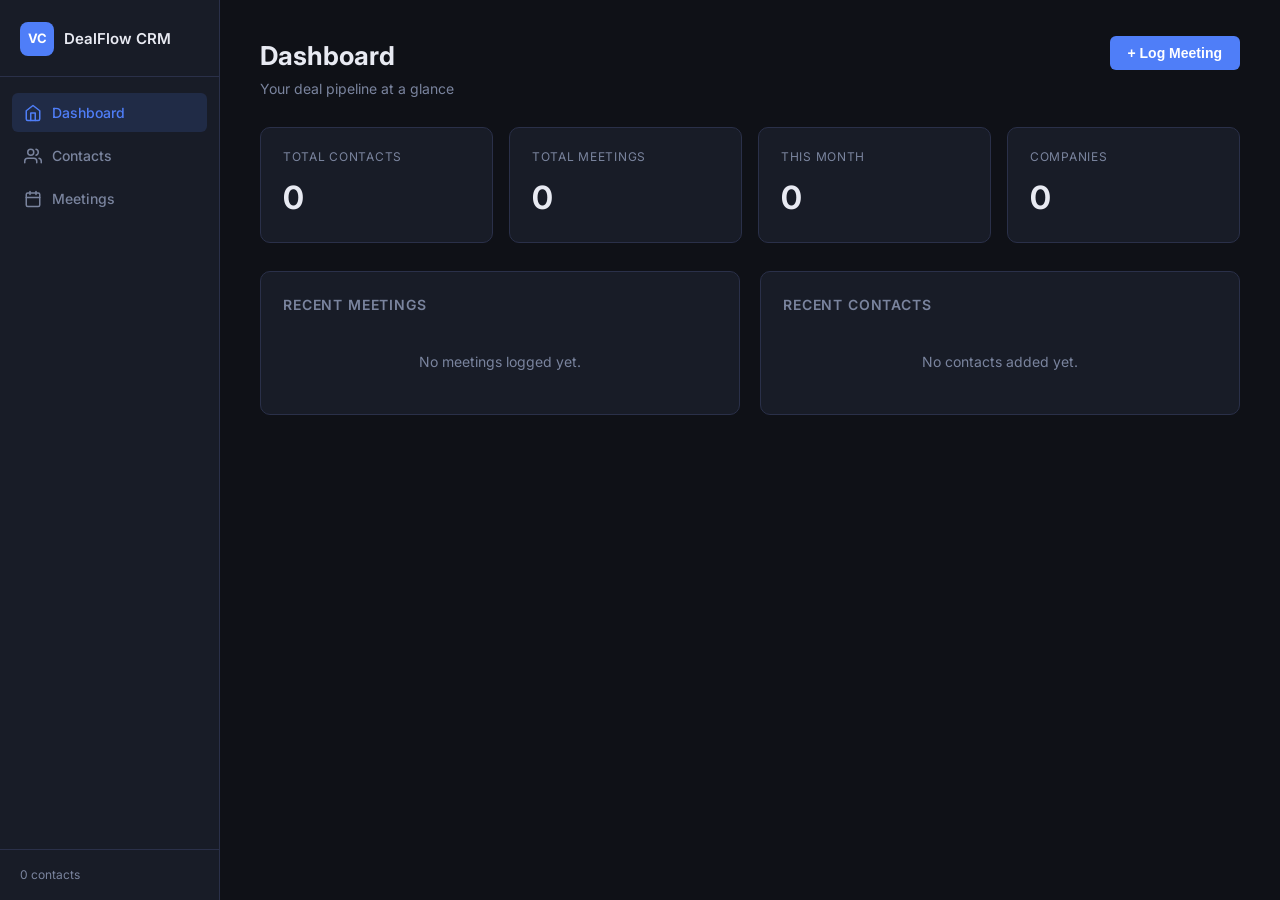
==== index.html @ 414da404 "Build VC CRM: contacts, meetings & notes management Replaces wedding website with a full-featured Ve" ====
<!DOCTYPE html>
<html lang="en">
<head>
  <meta charset="UTF-8" />
  <meta name="viewport" content="width=device-width, initial-scale=1.0" />
  <title>VC CRM</title>
  <link rel="stylesheet" href="styles.css" />
  <link rel="preconnect" href="https://fonts.googleapis.com" />
  <link href="https://fonts.googleapis.com/css2?family=Inter:wght@300;400;500;600;700&display=swap" rel="stylesheet" />
</head>
<body>

  <!-- ══ SIDEBAR ══ -->
  <aside id="sidebar">
    <div class="sidebar-logo">
      <div class="logo-mark">VC</div>
      <span class="logo-text">DealFlow CRM</span>
    </div>
    <nav class="sidebar-nav">
      <a href="#" class="nav-item active" data-view="dashboard">
        <svg viewBox="0 0 24 24"><path d="M3 9l9-7 9 7v11a2 2 0 0 1-2 2H5a2 2 0 0 1-2-2z"/><polyline points="9 22 9 12 15 12 15 22"/></svg>
        Dashboard
      </a>
      <a href="#" class="nav-item" data-view="contacts">
        <svg viewBox="0 0 24 24"><path d="M17 21v-2a4 4 0 0 0-4-4H5a4 4 0 0 0-4 4v2"/><circle cx="9" cy="7" r="4"/><path d="M23 21v-2a4 4 0 0 0-3-3.87"/><path d="M16 3.13a4 4 0 0 1 0 7.75"/></svg>
        Contacts
      </a>
      <a href="#" class="nav-item" data-view="meetings">
        <svg viewBox="0 0 24 24"><rect x="3" y="4" width="18" height="18" rx="2" ry="2"/><line x1="16" y1="2" x2="16" y2="6"/><line x1="8" y1="2" x2="8" y2="6"/><line x1="3" y1="10" x2="21" y2="10"/></svg>
        Meetings
      </a>
    </nav>
    <div class="sidebar-footer">
      <span id="total-contacts-badge">0 contacts</span>
    </div>
  </aside>

  <!-- ══ MAIN ══ -->
  <main id="main">

    <!-- ── DASHBOARD ── -->
    <section id="view-dashboard" class="view active">
      <div class="view-header">
        <div>
          <h1>Dashboard</h1>
          <p class="view-subtitle">Your deal pipeline at a glance</p>
        </div>
        <button class="btn-primary" id="dash-add-meeting">+ Log Meeting</button>
      </div>

      <div class="stats-grid">
        <div class="stat-card">
          <div class="stat-label">Total Contacts</div>
          <div class="stat-value" id="stat-contacts">0</div>
        </div>
        <div class="stat-card">
          <div class="stat-label">Total Meetings</div>
          <div class="stat-value" id="stat-meetings">0</div>
        </div>
        <div class="stat-card">
          <div class="stat-label">This Month</div>
          <div class="stat-value" id="stat-this-month">0</div>
        </div>
        <div class="stat-card">
          <div class="stat-label">Companies</div>
          <div class="stat-value" id="stat-companies">0</div>
        </div>
      </div>

      <div class="dash-grid">
        <div class="dash-panel">
          <h2 class="panel-title">Recent Meetings</h2>
          <div id="recent-meetings-list" class="activity-list">
            <div class="empty-state">No meetings logged yet.</div>
          </div>
        </div>
        <div class="dash-panel">
          <h2 class="panel-title">Recent Contacts</h2>
          <div id="recent-contacts-list" class="activity-list">
            <div class="empty-state">No contacts added yet.</div>
          </div>
        </div>
      </div>
    </section>

    <!-- ── CONTACTS ── -->
    <section id="view-contacts" class="view">
      <div class="view-header">
        <div>
          <h1>Contacts</h1>
          <p class="view-subtitle">Founders, investors & partners</p>
        </div>
        <button class="btn-primary" id="add-contact-btn">+ Add Contact</button>
      </div>

      <div class="toolbar">
        <input type="text" id="contacts-search" class="search-input" placeholder="Search by name, company, or tag…" />
        <select id="contacts-filter-tag" class="filter-select">
          <option value="">All tags</option>
        </select>
      </div>

      <div id="contacts-grid" class="contacts-grid">
        <div class="empty-state full-width">No contacts yet. Add your first one!</div>
      </div>
    </section>

    <!-- ── MEETINGS ── -->
    <section id="view-meetings" class="view">
      <div class="view-header">
        <div>
          <h1>Meetings</h1>
          <p class="view-subtitle">All logged meetings & notes</p>
        </div>
        <button class="btn-primary" id="add-meeting-btn">+ Log Meeting</button>
      </div>

      <div class="toolbar">
        <input type="text" id="meetings-search" class="search-input" placeholder="Search meetings…" />
        <select id="meetings-filter-contact" class="filter-select">
          <option value="">All contacts</option>
        </select>
      </div>

      <div id="meetings-list" class="meetings-list">
        <div class="empty-state">No meetings logged yet.</div>
      </div>
    </section>

  </main>

  <!-- ══ MODAL: CONTACT ══ -->
  <div id="contact-modal" class="modal-backdrop hidden">
    <div class="modal">
      <div class="modal-header">
        <h2 id="contact-modal-title">Add Contact</h2>
        <button class="modal-close" data-close="contact-modal">&times;</button>
      </div>
      <form id="contact-form" class="modal-form" novalidate>
        <input type="hidden" id="contact-id" />
        <div class="form-row">
          <div class="form-group">
            <label for="contact-name">Name *</label>
            <input type="text" id="contact-name" placeholder="Jane Smith" required />
          </div>
          <div class="form-group">
            <label for="contact-company">Company</label>
            <input type="text" id="contact-company" placeholder="Acme Ventures" />
          </div>
        </div>
        <div class="form-row">
          <div class="form-group">
            <label for="contact-role">Role / Title</label>
            <input type="text" id="contact-role" placeholder="Founder & CEO" />
          </div>
          <div class="form-group">
            <label for="contact-email">Email</label>
            <input type="email" id="contact-email" placeholder="jane@acme.com" />
          </div>
        </div>
        <div class="form-row">
          <div class="form-group">
            <label for="contact-phone">Phone</label>
            <input type="tel" id="contact-phone" placeholder="+1 555 000 0000" />
          </div>
          <div class="form-group">
            <label for="contact-linkedin">LinkedIn URL</label>
            <input type="url" id="contact-linkedin" placeholder="https://linkedin.com/in/…" />
          </div>
        </div>
        <div class="form-group">
          <label for="contact-tags">Tags <span class="label-hint">(comma-separated, e.g. Founder, SaaS, Series A)</span></label>
          <input type="text" id="contact-tags" placeholder="Founder, FinTech, Warm Lead" />
        </div>
        <div class="form-group">
          <label for="contact-notes">Notes</label>
          <textarea id="contact-notes" rows="3" placeholder="Background, context, relationship notes…"></textarea>
        </div>
        <div class="modal-actions">
          <button type="button" class="btn-secondary" data-close="contact-modal">Cancel</button>
          <button type="submit" class="btn-primary">Save Contact</button>
        </div>
      </form>
    </div>
  </div>

  <!-- ══ MODAL: MEETING ══ -->
  <div id="meeting-modal" class="modal-backdrop hidden">
    <div class="modal">
      <div class="modal-header">
        <h2 id="meeting-modal-title">Log Meeting</h2>
        <button class="modal-close" data-close="meeting-modal">&times;</button>
      </div>
      <form id="meeting-form" class="modal-form" novalidate>
        <input type="hidden" id="meeting-id" />
        <div class="form-row">
          <div class="form-group">
            <label for="meeting-title">Meeting Title *</label>
            <input type="text" id="meeting-title" placeholder="Intro call with Jane Smith" required />
          </div>
          <div class="form-group">
            <label for="meeting-date">Date *</label>
            <input type="date" id="meeting-date" required />
          </div>
        </div>
        <div class="form-group">
          <label for="meeting-contacts">Contacts</label>
          <select id="meeting-contacts" multiple class="multi-select">
          </select>
          <p class="label-hint">Hold Ctrl / Cmd to select multiple</p>
        </div>
        <div class="form-group">
          <label for="meeting-notes">Meeting Notes</label>
          <textarea id="meeting-notes" rows="5" placeholder="Key discussion points, decisions, impressions…"></textarea>
        </div>
        <div class="form-group">
          <label for="meeting-followups">Follow-up Actions</label>
          <textarea id="meeting-followups" rows="3" placeholder="Send deck, schedule follow-up call, intro to partner…"></textarea>
        </div>
        <div class="modal-actions">
          <button type="button" class="btn-secondary" data-close="meeting-modal">Cancel</button>
          <button type="submit" class="btn-primary">Save Meeting</button>
        </div>
      </form>
    </div>
  </div>

  <!-- ══ MODAL: CONTACT DETAIL ══ -->
  <div id="contact-detail-modal" class="modal-backdrop hidden">
    <div class="modal modal-lg">
      <div class="modal-header">
        <h2 id="detail-name"></h2>
        <button class="modal-close" data-close="contact-detail-modal">&times;</button>
      </div>
      <div id="contact-detail-body" class="contact-detail-body">
      </div>
    </div>
  </div>

  <!-- ══ CONFIRM DELETE ══ -->
  <div id="confirm-modal" class="modal-backdrop hidden">
    <div class="modal modal-sm">
      <div class="modal-header">
        <h2>Confirm Delete</h2>
      </div>
      <div class="modal-body">
        <p id="confirm-message">Are you sure you want to delete this item?</p>
      </div>
      <div class="modal-actions">
        <button class="btn-secondary" id="confirm-cancel">Cancel</button>
        <button class="btn-danger" id="confirm-ok">Delete</button>
      </div>
    </div>
  </div>

  <script src="script.js"></script>
</body>
</html>
---- styles.css ----
/* ══ RESET & BASE ══ */
*, *::before, *::after { box-sizing: border-box; margin: 0; padding: 0; }

:root {
  --bg:        #0f1117;
  --surface:   #181c27;
  --surface2:  #1e2436;
  --border:    #2a3049;
  --accent:    #4f7ef8;
  --accent-dim:#3a5fc4;
  --success:   #2dca73;
  --danger:    #e5534b;
  --warn:      #f0a030;
  --text:      #e8eaf2;
  --text-muted:#7a849e;
  --radius:    10px;
  --radius-sm: 6px;
  --sidebar-w: 220px;
  --shadow:    0 4px 24px rgba(0,0,0,.45);
}

html { font-size: 15px; }
body {
  font-family: 'Inter', system-ui, sans-serif;
  background: var(--bg);
  color: var(--text);
  min-height: 100vh;
  display: flex;
  line-height: 1.5;
}

/* ══ SIDEBAR ══ */
#sidebar {
  width: var(--sidebar-w);
  background: var(--surface);
  border-right: 1px solid var(--border);
  display: flex;
  flex-direction: column;
  position: fixed;
  top: 0; left: 0; bottom: 0;
  z-index: 100;
}

.sidebar-logo {
  display: flex;
  align-items: center;
  gap: 10px;
  padding: 22px 20px 20px;
  border-bottom: 1px solid var(--border);
}
.logo-mark {
  width: 34px; height: 34px;
  background: var(--accent);
  border-radius: 8px;
  display: flex; align-items: center; justify-content: center;
  font-size: 13px; font-weight: 700; color: #fff;
  flex-shrink: 0;
}
.logo-text { font-weight: 600; font-size: 15px; }

.sidebar-nav {
  flex: 1;
  padding: 16px 12px;
  display: flex;
  flex-direction: column;
  gap: 4px;
}
.nav-item {
  display: flex;
  align-items: center;
  gap: 10px;
  padding: 9px 12px;
  border-radius: var(--radius-sm);
  color: var(--text-muted);
  text-decoration: none;
  font-size: 14px;
  font-weight: 500;
  transition: all .15s;
}
.nav-item svg {
  width: 18px; height: 18px;
  stroke: currentColor;
  fill: none;
  stroke-width: 2;
  stroke-linecap: round;
  stroke-linejoin: round;
  flex-shrink: 0;
}
.nav-item:hover { background: var(--surface2); color: var(--text); }
.nav-item.active { background: rgba(79,126,248,.15); color: var(--accent); }

.sidebar-footer {
  padding: 16px 20px;
  border-top: 1px solid var(--border);
  font-size: 12px;
  color: var(--text-muted);
}

/* ══ MAIN ══ */
#main {
  margin-left: var(--sidebar-w);
  flex: 1;
  min-height: 100vh;
  padding: 36px 40px;
  max-width: calc(100vw - var(--sidebar-w));
}

/* ══ VIEWS ══ */
.view { display: none; }
.view.active { display: block; }

.view-header {
  display: flex;
  align-items: flex-start;
  justify-content: space-between;
  margin-bottom: 28px;
  gap: 16px;
}
.view-header h1 { font-size: 26px; font-weight: 700; }
.view-subtitle { color: var(--text-muted); font-size: 14px; margin-top: 3px; }

/* ══ STATS ══ */
.stats-grid {
  display: grid;
  grid-template-columns: repeat(4, 1fr);
  gap: 16px;
  margin-bottom: 28px;
}
.stat-card {
  background: var(--surface);
  border: 1px solid var(--border);
  border-radius: var(--radius);
  padding: 20px 22px;
}
.stat-label { font-size: 12px; color: var(--text-muted); text-transform: uppercase; letter-spacing: .06em; margin-bottom: 8px; }
.stat-value { font-size: 32px; font-weight: 700; color: var(--text); }

/* ══ DASH GRID ══ */
.dash-grid {
  display: grid;
  grid-template-columns: 1fr 1fr;
  gap: 20px;
}
.dash-panel {
  background: var(--surface);
  border: 1px solid var(--border);
  border-radius: var(--radius);
  padding: 22px;
}
.panel-title {
  font-size: 14px;
  font-weight: 600;
  text-transform: uppercase;
  letter-spacing: .06em;
  color: var(--text-muted);
  margin-bottom: 16px;
}

/* Activity list */
.activity-list { display: flex; flex-direction: column; gap: 10px; }
.activity-item {
  display: flex;
  align-items: center;
  gap: 12px;
  padding: 10px 12px;
  background: var(--surface2);
  border-radius: var(--radius-sm);
  cursor: pointer;
  transition: background .15s;
}
.activity-item:hover { background: var(--border); }
.activity-avatar {
  width: 36px; height: 36px;
  border-radius: 50%;
  background: rgba(79,126,248,.2);
  color: var(--accent);
  display: flex; align-items: center; justify-content: center;
  font-size: 13px; font-weight: 700;
  flex-shrink: 0;
}
.activity-avatar.meeting-av {
  background: rgba(45,202,115,.15);
  color: var(--success);
}
.activity-info { flex: 1; min-width: 0; }
.activity-name { font-size: 14px; font-weight: 500; white-space: nowrap; overflow: hidden; text-overflow: ellipsis; }
.activity-meta { font-size: 12px; color: var(--text-muted); margin-top: 2px; }

/* ══ TOOLBAR ══ */
.toolbar {
  display: flex;
  gap: 12px;
  margin-bottom: 24px;
}
.search-input {
  flex: 1;
  background: var(--surface);
  border: 1px solid var(--border);
  border-radius: var(--radius-sm);
  padding: 9px 14px;
  color: var(--text);
  font-size: 14px;
  outline: none;
  transition: border-color .15s;
}
.search-input::placeholder { color: var(--text-muted); }
.search-input:focus { border-color: var(--accent); }
.filter-select {
  background: var(--surface);
  border: 1px solid var(--border);
  border-radius: var(--radius-sm);
  padding: 9px 12px;
  color: var(--text);
  font-size: 14px;
  outline: none;
  cursor: pointer;
  min-width: 160px;
}
.filter-select:focus { border-color: var(--accent); }

/* ══ CONTACTS GRID ══ */
.contacts-grid {
  display: grid;
  grid-template-columns: repeat(auto-fill, minmax(280px, 1fr));
  gap: 16px;
}
.contact-card {
  background: var(--surface);
  border: 1px solid var(--border);
  border-radius: var(--radius);
  padding: 20px;
  cursor: pointer;
  transition: border-color .15s, transform .12s;
  position: relative;
}
.contact-card:hover { border-color: var(--accent); transform: translateY(-2px); }
.contact-card-header { display: flex; align-items: center; gap: 12px; margin-bottom: 12px; }
.contact-card-avatar {
  width: 44px; height: 44px;
  border-radius: 50%;
  background: rgba(79,126,248,.2);
  color: var(--accent);
  display: flex; align-items: center; justify-content: center;
  font-size: 16px; font-weight: 700;
  flex-shrink: 0;
}
.contact-card-name { font-size: 15px; font-weight: 600; }
.contact-card-role { font-size: 12px; color: var(--text-muted); margin-top: 2px; }
.contact-card-company {
  font-size: 13px;
  color: var(--text-muted);
  margin-bottom: 10px;
}
.contact-card-company strong { color: var(--text); }
.contact-card-email {
  font-size: 12px;
  color: var(--text-muted);
  margin-bottom: 10px;
  word-break: break-all;
}
.tags { display: flex; flex-wrap: wrap; gap: 6px; margin-top: 10px; }
.tag {
  background: rgba(79,126,248,.15);
  color: var(--accent);
  font-size: 11px;
  font-weight: 500;
  padding: 2px 8px;
  border-radius: 99px;
  white-space: nowrap;
}

.card-actions {
  position: absolute;
  top: 12px; right: 12px;
  display: flex; gap: 6px;
  opacity: 0;
  transition: opacity .15s;
}
.contact-card:hover .card-actions { opacity: 1; }
.btn-icon {
  width: 28px; height: 28px;
  border-radius: var(--radius-sm);
  border: 1px solid var(--border);
  background: var(--surface2);
  color: var(--text-muted);
  font-size: 14px;
  cursor: pointer;
  display: flex; align-items: center; justify-content: center;
  transition: all .12s;
}
.btn-icon:hover { background: var(--border); color: var(--text); }
.btn-icon.danger:hover { background: rgba(229,83,75,.2); color: var(--danger); border-color: var(--danger); }

/* ══ MEETINGS LIST ══ */
.meetings-list { display: flex; flex-direction: column; gap: 14px; }
.meeting-card {
  background: var(--surface);
  border: 1px solid var(--border);
  border-radius: var(--radius);
  padding: 20px 22px;
  transition: border-color .15s;
  position: relative;
}
.meeting-card:hover { border-color: var(--accent); }
.meeting-card-header { display: flex; align-items: flex-start; justify-content: space-between; gap: 12px; margin-bottom: 10px; }
.meeting-card-title { font-size: 16px; font-weight: 600; }
.meeting-card-date {
  font-size: 12px;
  color: var(--text-muted);
  background: var(--surface2);
  border: 1px solid var(--border);
  padding: 3px 9px;
  border-radius: 99px;
  white-space: nowrap;
  flex-shrink: 0;
}
.meeting-card-contacts { font-size: 13px; color: var(--accent); margin-bottom: 10px; }
.meeting-card-notes {
  font-size: 13px;
  color: var(--text-muted);
  line-height: 1.6;
  white-space: pre-wrap;
  word-break: break-word;
}
.meeting-card-followups {
  margin-top: 10px;
  padding-top: 10px;
  border-top: 1px solid var(--border);
  font-size: 13px;
}
.meeting-followup-label {
  font-size: 11px;
  font-weight: 600;
  text-transform: uppercase;
  letter-spacing: .06em;
  color: var(--warn);
  margin-bottom: 4px;
}
.meeting-followup-text {
  color: var(--text-muted);
  white-space: pre-wrap;
  word-break: break-word;
}
.meeting-card-actions {
  position: absolute;
  top: 14px; right: 16px;
  display: flex; gap: 6px;
  opacity: 0;
  transition: opacity .15s;
}
.meeting-card:hover .meeting-card-actions { opacity: 1; }

/* ══ BUTTONS ══ */
.btn-primary {
  background: var(--accent);
  color: #fff;
  border: none;
  border-radius: var(--radius-sm);
  padding: 9px 18px;
  font-size: 14px;
  font-weight: 600;
  cursor: pointer;
  transition: background .15s;
  white-space: nowrap;
}
.btn-primary:hover { background: var(--accent-dim); }
.btn-secondary {
  background: var(--surface2);
  color: var(--text);
  border: 1px solid var(--border);
  border-radius: var(--radius-sm);
  padding: 9px 18px;
  font-size: 14px;
  font-weight: 500;
  cursor: pointer;
  transition: background .15s;
}
.btn-secondary:hover { background: var(--border); }
.btn-danger {
  background: var(--danger);
  color: #fff;
  border: none;
  border-radius: var(--radius-sm);
  padding: 9px 18px;
  font-size: 14px;
  font-weight: 600;
  cursor: pointer;
  transition: background .15s;
}
.btn-danger:hover { background: #c7392f; }

/* ══ MODAL ══ */
.modal-backdrop {
  position: fixed;
  inset: 0;
  background: rgba(0,0,0,.65);
  display: flex;
  align-items: center;
  justify-content: center;
  z-index: 200;
  padding: 20px;
  backdrop-filter: blur(4px);
}
.modal-backdrop.hidden { display: none; }
.modal {
  background: var(--surface);
  border: 1px solid var(--border);
  border-radius: 14px;
  width: 100%;
  max-width: 560px;
  max-height: 90vh;
  overflow-y: auto;
  box-shadow: var(--shadow);
}
.modal-lg { max-width: 700px; }
.modal-sm { max-width: 380px; }
.modal-header {
  display: flex;
  align-items: center;
  justify-content: space-between;
  padding: 20px 24px 16px;
  border-bottom: 1px solid var(--border);
}
.modal-header h2 { font-size: 18px; font-weight: 600; }
.modal-close {
  width: 30px; height: 30px;
  background: none;
  border: none;
  color: var(--text-muted);
  font-size: 22px;
  cursor: pointer;
  border-radius: var(--radius-sm);
  display: flex; align-items: center; justify-content: center;
  transition: background .12s, color .12s;
}
.modal-close:hover { background: var(--surface2); color: var(--text); }

/* Modal form */
.modal-form { padding: 20px 24px; }
.modal-body { padding: 16px 24px; }
.form-row { display: grid; grid-template-columns: 1fr 1fr; gap: 14px; }
.form-group { display: flex; flex-direction: column; gap: 6px; margin-bottom: 14px; }
.form-group label { font-size: 13px; font-weight: 500; color: var(--text-muted); }
.label-hint { font-size: 11px; color: var(--text-muted); font-weight: 400; display: block; margin-top: 2px; }
.form-group input,
.form-group textarea,
.form-group select {
  background: var(--surface2);
  border: 1px solid var(--border);
  border-radius: var(--radius-sm);
  padding: 9px 12px;
  color: var(--text);
  font-size: 14px;
  font-family: inherit;
  outline: none;
  transition: border-color .15s;
  resize: vertical;
}
.form-group input::placeholder,
.form-group textarea::placeholder { color: var(--text-muted); }
.form-group input:focus,
.form-group textarea:focus,
.form-group select:focus { border-color: var(--accent); }
.multi-select { min-height: 100px; }
.modal-actions {
  display: flex;
  justify-content: flex-end;
  gap: 10px;
  padding-top: 4px;
}

/* ══ CONTACT DETAIL ══ */
.contact-detail-body { padding: 20px 24px 24px; }
.detail-section { margin-bottom: 22px; }
.detail-section-title {
  font-size: 11px;
  font-weight: 700;
  text-transform: uppercase;
  letter-spacing: .08em;
  color: var(--text-muted);
  margin-bottom: 10px;
  padding-bottom: 6px;
  border-bottom: 1px solid var(--border);
}
.detail-row { display: flex; gap: 8px; margin-bottom: 8px; font-size: 14px; }
.detail-row-label { color: var(--text-muted); min-width: 80px; flex-shrink: 0; }
.detail-row-value { color: var(--text); }
.detail-row-value a { color: var(--accent); text-decoration: none; }
.detail-row-value a:hover { text-decoration: underline; }
.detail-notes {
  font-size: 14px;
  color: var(--text-muted);
  line-height: 1.7;
  white-space: pre-wrap;
  word-break: break-word;
}
.detail-meetings-list { display: flex; flex-direction: column; gap: 8px; }
.detail-meeting-item {
  background: var(--surface2);
  border: 1px solid var(--border);
  border-radius: var(--radius-sm);
  padding: 10px 14px;
  cursor: pointer;
  transition: border-color .15s;
}
.detail-meeting-item:hover { border-color: var(--accent); }
.detail-meeting-title { font-size: 14px; font-weight: 500; }
.detail-meeting-date { font-size: 12px; color: var(--text-muted); margin-top: 2px; }

/* ══ EMPTY STATE ══ */
.empty-state {
  color: var(--text-muted);
  font-size: 14px;
  padding: 20px;
  text-align: center;
}
.full-width { grid-column: 1 / -1; }

/* ══ SCROLLBAR ══ */
::-webkit-scrollbar { width: 6px; height: 6px; }
::-webkit-scrollbar-track { background: transparent; }
::-webkit-scrollbar-thumb { background: var(--border); border-radius: 99px; }
::-webkit-scrollbar-thumb:hover { background: var(--text-muted); }

/* ══ RESPONSIVE ══ */
@media (max-width: 1100px) {
  .stats-grid { grid-template-columns: repeat(2, 1fr); }
  .dash-grid { grid-template-columns: 1fr; }
}
@media (max-width: 800px) {
  :root { --sidebar-w: 60px; }
  .logo-text, .sidebar-footer { display: none; }
  .nav-item { justify-content: center; padding: 10px; }
  #main { padding: 24px 20px; }
  .form-row { grid-template-columns: 1fr; }
  .stats-grid { grid-template-columns: repeat(2, 1fr); }
}
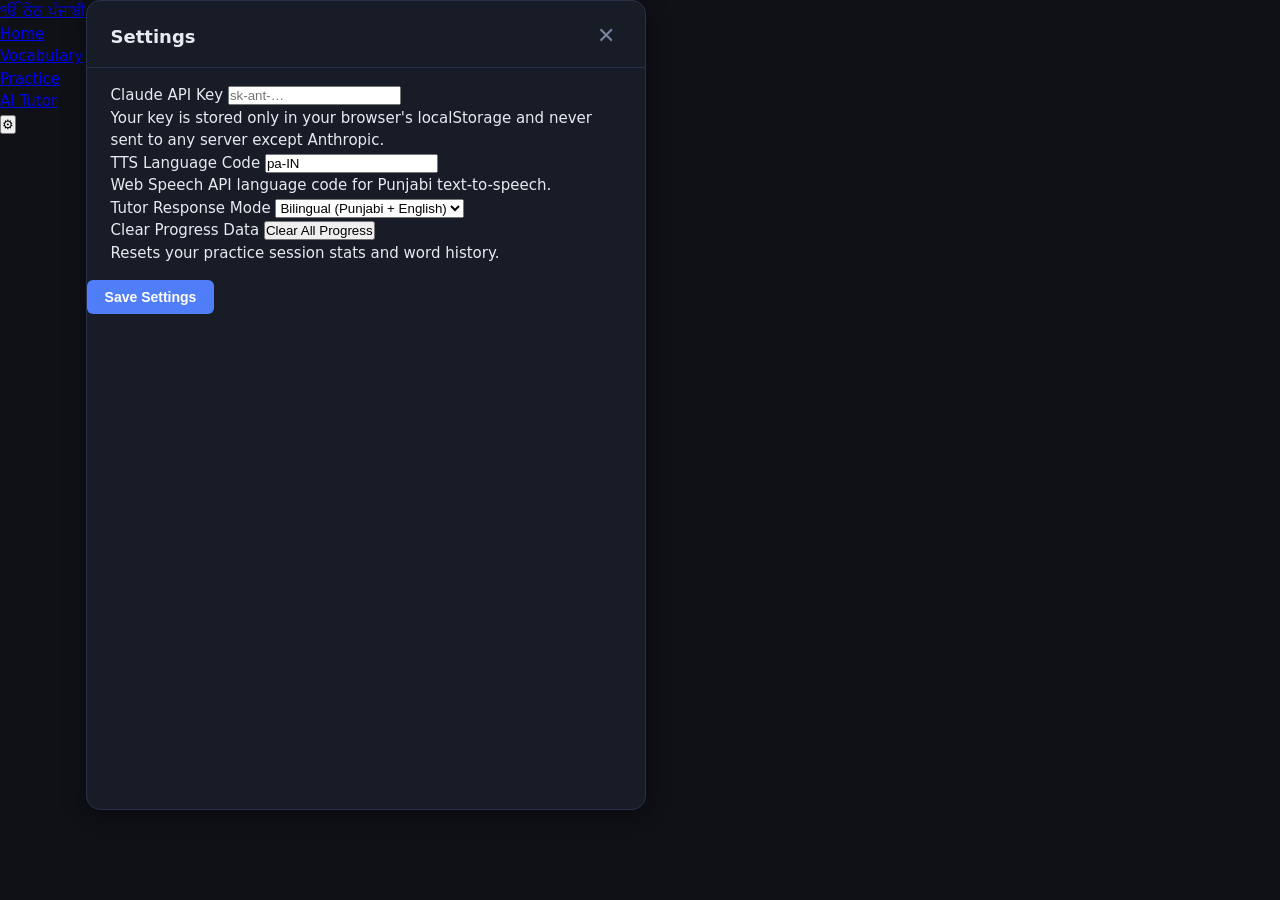
==== commit 788507d5: "Bootstrap Theth Punjabi app: SPA shell and Netlify config Replace wedding website content with a Pun" ====
--- a/index.html
+++ b/index.html
@@ -1,257 +1,367 @@
 <!DOCTYPE html>
-<html lang="en">
+<html lang="pa">
 <head>
   <meta charset="UTF-8" />
   <meta name="viewport" content="width=device-width, initial-scale=1.0" />
-  <title>VC CRM</title>
+  <title>ਠੇਠ ਪੰਜਾਬੀ — Theth Punjabi</title>
   <link rel="stylesheet" href="styles.css" />
   <link rel="preconnect" href="https://fonts.googleapis.com" />
-  <link href="https://fonts.googleapis.com/css2?family=Inter:wght@300;400;500;600;700&display=swap" rel="stylesheet" />
+  <link rel="preconnect" href="https://fonts.gstatic.com" crossorigin />
+  <link href="https://fonts.googleapis.com/css2?family=Cormorant+Garamond:ital,wght@0,300;0,400;0,600;1,300;1,400&family=Playfair+Display:ital,wght@0,400;0,700;1,400&family=Lato:wght@300;400&family=Noto+Sans+Gurmukhi:wght@300;400;600;700&display=swap" rel="stylesheet" />
 </head>
 <body>
 
-  <!-- ══ SIDEBAR ══ -->
-  <aside id="sidebar">
-    <div class="sidebar-logo">
-      <div class="logo-mark">VC</div>
-      <span class="logo-text">DealFlow CRM</span>
+  <!-- ══ NAV ══ -->
+  <nav id="navbar">
+    <div class="nav-inner">
+      <a class="nav-brand" href="#" data-view="home">
+        <span class="nav-brand-ik">ੴ</span>
+        <span class="nav-brand-text">ਠੇਠ ਪੰਜਾਬੀ</span>
+      </a>
+      <ul class="nav-links">
+        <li><a href="#" data-view="home" class="nav-link active">Home</a></li>
+        <li><a href="#" data-view="vocabulary" class="nav-link">Vocabulary</a></li>
+        <li><a href="#" data-view="practice" class="nav-link">Practice</a></li>
+        <li><a href="#" data-view="tutor" class="nav-link">AI Tutor</a></li>
+      </ul>
+      <button class="nav-settings-btn" id="btn-settings" aria-label="Settings">⚙</button>
     </div>
-    <nav class="sidebar-nav">
-      <a href="#" class="nav-item active" data-view="dashboard">
-        <svg viewBox="0 0 24 24"><path d="M3 9l9-7 9 7v11a2 2 0 0 1-2 2H5a2 2 0 0 1-2-2z"/><polyline points="9 22 9 12 15 12 15 22"/></svg>
-        Dashboard
-      </a>
-      <a href="#" class="nav-item" data-view="contacts">
-        <svg viewBox="0 0 24 24"><path d="M17 21v-2a4 4 0 0 0-4-4H5a4 4 0 0 0-4 4v2"/><circle cx="9" cy="7" r="4"/><path d="M23 21v-2a4 4 0 0 0-3-3.87"/><path d="M16 3.13a4 4 0 0 1 0 7.75"/></svg>
-        Contacts
-      </a>
-      <a href="#" class="nav-item" data-view="meetings">
-        <svg viewBox="0 0 24 24"><rect x="3" y="4" width="18" height="18" rx="2" ry="2"/><line x1="16" y1="2" x2="16" y2="6"/><line x1="8" y1="2" x2="8" y2="6"/><line x1="3" y1="10" x2="21" y2="10"/></svg>
-        Meetings
-      </a>
-    </nav>
-    <div class="sidebar-footer">
-      <span id="total-contacts-badge">0 contacts</span>
+  </nav>
+
+  <!-- ══ APP VIEWS ══ -->
+  <main id="app">
+
+    <!-- ── HOME VIEW ── -->
+    <section class="view" id="view-home">
+
+      <!-- Hero -->
+      <header id="home-hero">
+        <div class="mandala mandala-left" aria-hidden="true"></div>
+        <div class="mandala mandala-right" aria-hidden="true"></div>
+
+        <div class="hero-content">
+          <p class="hero-bless">ੴ ਸਤਿ ਨਾਮੁ</p>
+          <h1 class="hero-heading gurmukhi">ਠੇਠ ਪੰਜਾਬੀ ਸਿੱਖੋ</h1>
+          <p class="hero-sub">Learn Pure Punjabi — the way it has always been spoken</p>
+          <div class="hero-divider">
+            <span class="divider-flower">✿</span>
+            <span class="divider-line"></span>
+            <span class="divider-flower">✿</span>
+          </div>
+          <p class="hero-tagline">Rooted in Gurmukhī script · Backed by AI · Inspired by tradition</p>
+          <div class="hero-ctas">
+            <button class="btn-primary" data-view="vocabulary">Browse Vocabulary</button>
+            <button class="btn-secondary" data-view="tutor">Talk to AI Tutor</button>
+          </div>
+        </div>
+
+        <!-- Floating marigolds -->
+        <div class="marigold m1" aria-hidden="true">🌼</div>
+        <div class="marigold m2" aria-hidden="true">🌸</div>
+        <div class="marigold m3" aria-hidden="true">🌼</div>
+        <div class="marigold m4" aria-hidden="true">🌸</div>
+        <div class="marigold m5" aria-hidden="true">🌼</div>
+      </header>
+
+      <!-- Word of the Day -->
+      <section class="section wotd-section">
+        <div class="section-inner">
+          <span class="section-tag">Daily Learning</span>
+          <h2 class="section-title">Word of the Day</h2>
+          <div class="divider-gold"></div>
+          <div class="wotd-card fade-in" id="wotd-card">
+            <div class="wotd-gurmukhi gurmukhi" id="wotd-gur">ਲੋਢਾ</div>
+            <div class="wotd-latin" id="wotd-latin">loṛhā</div>
+            <div class="wotd-pos" id="wotd-pos">noun · masculine</div>
+            <div class="wotd-meaning" id="wotd-meaning">a heavy stone roller used to flatten rooftops</div>
+            <div class="wotd-example gurmukhi" id="wotd-example">ਛੱਤ ਉੱਤੇ ਲੋਢਾ ਫੇਰੋ।</div>
+            <div class="wotd-example-tr" id="wotd-example-tr">Roll the stone on the roof.</div>
+            <button class="btn-listen wotd-listen" id="wotd-listen-btn" aria-label="Listen to pronunciation">
+              <span class="listen-icon">🔊</span> Listen
+            </button>
+          </div>
+        </div>
+      </section>
+
+      <!-- Features -->
+      <section class="section features-section">
+        <div class="section-inner">
+          <span class="section-tag">What You Get</span>
+          <h2 class="section-title">Why Theth Punjabi?</h2>
+          <div class="divider-gold"></div>
+
+          <div class="features-grid">
+            <div class="feature-card fade-in">
+              <div class="feature-icon">📖</div>
+              <h3>Deep Vocabulary</h3>
+              <p>Thousands of authentic Punjabi words drawn from classical literature, folk poetry, and everyday village speech — not just transliterations.</p>
+            </div>
+            <div class="feature-card fade-in">
+              <div class="feature-icon">🎙️</div>
+              <h3>Speak & Listen</h3>
+              <p>Native-quality text-to-speech and browser speech recognition so you can hear correct Punjabi pronunciation and practise speaking aloud.</p>
+            </div>
+            <div class="feature-card fade-in">
+              <div class="feature-icon">🤖</div>
+              <h3>AI Conversation Tutor</h3>
+              <p>Chat in Punjabi with an AI tutor powered by Claude. Get instant corrections, explanations, and cultural context for any word or phrase.</p>
+            </div>
+          </div>
+        </div>
+      </section>
+
+      <!-- Theth Explainer -->
+      <section class="section explainer-section">
+        <div class="section-inner">
+          <span class="section-tag">About the Language</span>
+          <h2 class="section-title">What is "Theth" Punjabi?</h2>
+          <div class="divider-gold"></div>
+          <div class="explainer-body fade-in">
+            <p><strong>ਠੇਠ (Theth)</strong> means <em>pure</em> or <em>genuine</em>. Theth Punjabi refers to the unadulterated, classical form of the language — rich with words that have survived from ancient Indo-Aryan roots, preserved in Guru Granth Sahib Ji, in the poetry of Bulla Shah and Waris Shah, and in the mouths of elders in the villages of Majha, Malwa, and Doaba.</p>
+            <p>Unlike modern colloquial Punjabi — which borrows heavily from Urdu, Hindi, and English — Theth Punjabi carries the full flavour of the culture: its agricultural metaphors, its devotional vocabulary, its earthy humour.</p>
+            <blockquote class="explainer-quote">
+              "ਬੋਲੀ ਉਹ ਜੋ ਦਿਲ ਛੂਹੇ।"
+              <cite>The language that touches the heart.</cite>
+            </blockquote>
+          </div>
+        </div>
+      </section>
+
+    </section><!-- /view-home -->
+
+
+    <!-- ── VOCABULARY VIEW ── -->
+    <section class="view hidden" id="view-vocabulary">
+      <div class="section section-inner vocab-wrapper">
+        <span class="section-tag">Explore Words</span>
+        <h2 class="section-title">Vocabulary</h2>
+        <div class="divider-gold"></div>
+
+        <!-- Search + filter bar -->
+        <div class="vocab-toolbar">
+          <div class="vocab-search-wrap">
+            <input type="search" id="vocab-search" placeholder="Search in Punjabi or English…" autocomplete="off" />
+            <span class="vocab-search-icon">🔍</span>
+          </div>
+          <div class="vocab-categories" id="vocab-categories">
+            <button class="cat-chip active" data-cat="all">All</button>
+            <button class="cat-chip" data-cat="body">Body</button>
+            <button class="cat-chip" data-cat="nature">Nature</button>
+            <button class="cat-chip" data-cat="home">Home</button>
+            <button class="cat-chip" data-cat="farm">Farm</button>
+            <button class="cat-chip" data-cat="emotion">Emotion</button>
+            <button class="cat-chip" data-cat="food">Food</button>
+            <button class="cat-chip" data-cat="time">Time</button>
+            <button class="cat-chip" data-cat="kinship">Kinship</button>
+          </div>
+        </div>
+
+        <!-- Word lookup bar -->
+        <div class="vocab-lookup-bar">
+          <input type="text" id="vocab-lookup" placeholder="Type any Punjabi word for full details…" autocomplete="off" />
+          <button class="btn-primary btn-sm" id="btn-lookup">Look Up</button>
+        </div>
+
+        <!-- Vocab grid -->
+        <div class="vocab-grid" id="vocab-grid">
+          <!-- Populated by script.js -->
+          <div class="vocab-empty hidden" id="vocab-empty">No words found. Try a different search.</div>
+        </div>
+
+        <!-- Detail panel -->
+        <div class="vocab-detail hidden" id="vocab-detail">
+          <button class="vocab-detail-close" id="vocab-detail-close" aria-label="Close">✕</button>
+          <div class="vd-gurmukhi gurmukhi" id="vd-gur"></div>
+          <div class="vd-latin" id="vd-latin"></div>
+          <div class="vd-pos" id="vd-pos"></div>
+          <div class="vd-meaning" id="vd-meaning"></div>
+          <div class="vd-example gurmukhi" id="vd-example"></div>
+          <div class="vd-example-tr" id="vd-example-tr"></div>
+          <div class="vd-actions">
+            <button class="btn-listen" id="vd-listen-btn"><span class="listen-icon">🔊</span> Listen</button>
+            <button class="btn-practice" id="vd-practice-btn">Practice This Word</button>
+          </div>
+        </div>
+
+      </div>
+    </section><!-- /view-vocabulary -->
+
+
+    <!-- ── PRACTICE VIEW ── -->
+    <section class="view hidden" id="view-practice">
+      <div class="section section-inner practice-wrapper">
+        <span class="section-tag">Active Learning</span>
+        <h2 class="section-title">Practice</h2>
+        <div class="divider-gold"></div>
+
+        <!-- Word selector -->
+        <div class="practice-selector">
+          <label for="practice-cat-select">Practice category:</label>
+          <select id="practice-cat-select">
+            <option value="all">All Categories</option>
+            <option value="body">Body</option>
+            <option value="nature">Nature</option>
+            <option value="home">Home</option>
+            <option value="farm">Farm</option>
+            <option value="emotion">Emotion</option>
+            <option value="food">Food</option>
+            <option value="time">Time</option>
+            <option value="kinship">Kinship</option>
+          </select>
+          <button class="btn-primary btn-sm" id="btn-new-word">New Word</button>
+        </div>
+
+        <!-- Practice card -->
+        <div class="practice-card fade-in" id="practice-card">
+          <div class="practice-prompt" id="practice-prompt">
+            <!-- Content injected by JS -->
+            <div class="pc-gurmukhi gurmukhi" id="pc-gur">ਪਾਣੀ</div>
+            <div class="pc-latin" id="pc-latin">pāṇī</div>
+          </div>
+
+          <div class="practice-reveal hidden" id="practice-reveal">
+            <div class="pc-meaning" id="pc-meaning">water</div>
+            <div class="pc-pos" id="pc-pos">noun · masculine</div>
+            <div class="pc-example gurmukhi" id="pc-example">ਪਾਣੀ ਪੀਓ।</div>
+            <div class="pc-example-tr" id="pc-example-tr">Drink water.</div>
+          </div>
+
+          <div class="practice-actions">
+            <button class="btn-listen" id="pc-listen-btn"><span class="listen-icon">🔊</span> Listen</button>
+            <button class="btn-primary btn-sm" id="btn-reveal" style="display:inline-block;">Show Meaning</button>
+            <button class="btn-record" id="btn-record" aria-label="Record your pronunciation">🎙 Speak</button>
+          </div>
+
+          <div class="practice-feedback hidden" id="practice-feedback">
+            <div class="feedback-icon" id="feedback-icon">✓</div>
+            <div class="feedback-msg" id="feedback-msg"></div>
+          </div>
+
+          <div class="practice-rating hidden" id="practice-rating">
+            <p>How well did you know this?</p>
+            <div class="rating-btns">
+              <button class="rating-btn rating-bad"  data-rating="1">Again</button>
+              <button class="rating-btn rating-ok"   data-rating="2">Hard</button>
+              <button class="rating-btn rating-good" data-rating="3">Good</button>
+              <button class="rating-btn rating-easy" data-rating="4">Easy</button>
+            </div>
+          </div>
+        </div>
+
+        <!-- Session stats -->
+        <div class="practice-stats">
+          <div class="stat-pill"><span id="stat-seen">0</span> seen</div>
+          <div class="stat-pill"><span id="stat-correct">0</span> correct</div>
+          <div class="stat-pill"><span id="stat-streak">0</span> streak</div>
+        </div>
+
+      </div>
+    </section><!-- /view-practice -->
+
+
+    <!-- ── TUTOR VIEW ── -->
+    <section class="view hidden" id="view-tutor">
+      <div class="tutor-layout">
+
+        <!-- Sidebar -->
+        <aside class="tutor-sidebar">
+          <div class="sidebar-section">
+            <h3 class="sidebar-heading">Conversation Starters</h3>
+            <ul class="starter-list" id="starter-list">
+              <li><button class="starter-btn" data-msg="ਸਤਿ ਸ੍ਰੀ ਅਕਾਲ! ਮੈਂ ਪੰਜਾਬੀ ਸਿੱਖਣਾ ਚਾਹੁੰਦਾ ਹਾਂ।">Greet & introduce yourself</button></li>
+              <li><button class="starter-btn" data-msg="ਮੈਨੂੰ ਠੇਠ ਪੰਜਾਬੀ ਵਿੱਚ ਰੁੱਤਾਂ ਬਾਰੇ ਦੱਸੋ।">Ask about the seasons</button></li>
+              <li><button class="starter-btn" data-msg="ਦੱਸੋ ਕਿ ਪੰਜਾਬੀ ਵਿੱਚ ਖੇਤੀ ਦੇ ਸ਼ਬਦ ਕੀ ਹਨ।">Farming vocabulary</button></li>
+              <li><button class="starter-btn" data-msg="ਮੈਂ ਇੱਕ ਵਾਕ ਬਣਾਇਆ ਹੈ। ਕੀ ਤੁਸੀਂ ਠੀਕ ਕਰ ਸਕਦੇ ਹੋ?">Correct my sentence</button></li>
+              <li><button class="starter-btn" data-msg="ਵਾਰਿਸ ਸ਼ਾਹ ਦੀ ਕਵਿਤਾ ਵਿੱਚੋਂ ਇੱਕ ਸਤਰ ਦੱਸੋ।">Quote Waris Shah</button></li>
+              <li><button class="starter-btn" data-msg="ਠੇਠ ਪੰਜਾਬੀ ਅਤੇ ਆਮ ਪੰਜਾਬੀ ਵਿੱਚ ਕੀ ਫ਼ਰਕ ਹੈ?">Theth vs modern Punjabi</button></li>
+            </ul>
+          </div>
+          <div class="sidebar-section">
+            <h3 class="sidebar-heading">API Key</h3>
+            <div class="api-key-status" id="api-key-status">
+              <span class="api-dot api-dot-none" id="api-dot"></span>
+              <span id="api-status-text">No key set</span>
+            </div>
+            <button class="btn-secondary btn-sm" id="btn-set-key">Set API Key</button>
+          </div>
+          <div class="sidebar-section">
+            <button class="btn-outline btn-sm" id="btn-reset-chat">Reset Chat</button>
+          </div>
+        </aside>
+
+        <!-- Chat main -->
+        <div class="tutor-main">
+          <div class="chat-window" id="chat-window" role="log" aria-live="polite" aria-label="Chat messages">
+            <!-- Welcome message -->
+            <div class="chat-msg chat-msg-ai" id="chat-welcome">
+              <div class="chat-avatar">ੴ</div>
+              <div class="chat-bubble">
+                <p>ਸਤਿ ਸ੍ਰੀ ਅਕਾਲ! I am your Theth Punjabi AI Tutor. Ask me anything in Punjabi or English — I will respond in Punjabi with English explanations. To unlock full AI responses, add your Claude API key in the sidebar.</p>
+              </div>
+            </div>
+          </div>
+          <form class="chat-input-bar" id="chat-form" autocomplete="off">
+            <textarea
+              id="chat-input"
+              rows="1"
+              placeholder="Type in Punjabi or English… (Enter to send, Shift+Enter for newline)"
+              aria-label="Message input"
+            ></textarea>
+            <button type="submit" class="btn-primary chat-send-btn" aria-label="Send message">Send</button>
+          </form>
+        </div>
+
+      </div>
+    </section><!-- /view-tutor -->
+
+  </main><!-- /app -->
+
+
+  <!-- ══ SETTINGS MODAL ══ -->
+  <div class="modal-overlay hidden" id="modal-overlay"></div>
+  <div class="modal hidden" id="modal-settings" role="dialog" aria-modal="true" aria-labelledby="modal-title">
+    <div class="modal-header">
+      <h2 class="modal-title" id="modal-title">Settings</h2>
+      <button class="modal-close" id="modal-close" aria-label="Close settings">✕</button>
     </div>
-  </aside>
-
-  <!-- ══ MAIN ══ -->
-  <main id="main">
-
-    <!-- ── DASHBOARD ── -->
-    <section id="view-dashboard" class="view active">
-      <div class="view-header">
-        <div>
-          <h1>Dashboard</h1>
-          <p class="view-subtitle">Your deal pipeline at a glance</p>
-        </div>
-        <button class="btn-primary" id="dash-add-meeting">+ Log Meeting</button>
-      </div>
-
-      <div class="stats-grid">
-        <div class="stat-card">
-          <div class="stat-label">Total Contacts</div>
-          <div class="stat-value" id="stat-contacts">0</div>
-        </div>
-        <div class="stat-card">
-          <div class="stat-label">Total Meetings</div>
-          <div class="stat-value" id="stat-meetings">0</div>
-        </div>
-        <div class="stat-card">
-          <div class="stat-label">This Month</div>
-          <div class="stat-value" id="stat-this-month">0</div>
-        </div>
-        <div class="stat-card">
-          <div class="stat-label">Companies</div>
-          <div class="stat-value" id="stat-companies">0</div>
-        </div>
-      </div>
-
-      <div class="dash-grid">
-        <div class="dash-panel">
-          <h2 class="panel-title">Recent Meetings</h2>
-          <div id="recent-meetings-list" class="activity-list">
-            <div class="empty-state">No meetings logged yet.</div>
-          </div>
-        </div>
-        <div class="dash-panel">
-          <h2 class="panel-title">Recent Contacts</h2>
-          <div id="recent-contacts-list" class="activity-list">
-            <div class="empty-state">No contacts added yet.</div>
-          </div>
-        </div>
-      </div>
-    </section>
-
-    <!-- ── CONTACTS ── -->
-    <section id="view-contacts" class="view">
-      <div class="view-header">
-        <div>
-          <h1>Contacts</h1>
-          <p class="view-subtitle">Founders, investors & partners</p>
-        </div>
-        <button class="btn-primary" id="add-contact-btn">+ Add Contact</button>
-      </div>
-
-      <div class="toolbar">
-        <input type="text" id="contacts-search" class="search-input" placeholder="Search by name, company, or tag…" />
-        <select id="contacts-filter-tag" class="filter-select">
-          <option value="">All tags</option>
+    <div class="modal-body">
+
+      <div class="settings-group">
+        <label class="settings-label" for="settings-api-key">Claude API Key</label>
+        <input type="password" id="settings-api-key" placeholder="sk-ant-…" autocomplete="off" />
+        <p class="settings-hint">Your key is stored only in your browser's localStorage and never sent to any server except Anthropic.</p>
+      </div>
+
+      <div class="settings-group">
+        <label class="settings-label" for="settings-tts-lang">TTS Language Code</label>
+        <input type="text" id="settings-tts-lang" placeholder="pa-IN" value="pa-IN" />
+        <p class="settings-hint">Web Speech API language code for Punjabi text-to-speech.</p>
+      </div>
+
+      <div class="settings-group">
+        <label class="settings-label" for="settings-tutor-mode">Tutor Response Mode</label>
+        <select id="settings-tutor-mode">
+          <option value="bilingual">Bilingual (Punjabi + English)</option>
+          <option value="punjabi">Punjabi only</option>
+          <option value="english">English only</option>
         </select>
       </div>
 
-      <div id="contacts-grid" class="contacts-grid">
-        <div class="empty-state full-width">No contacts yet. Add your first one!</div>
-      </div>
-    </section>
-
-    <!-- ── MEETINGS ── -->
-    <section id="view-meetings" class="view">
-      <div class="view-header">
-        <div>
-          <h1>Meetings</h1>
-          <p class="view-subtitle">All logged meetings & notes</p>
-        </div>
-        <button class="btn-primary" id="add-meeting-btn">+ Log Meeting</button>
-      </div>
-
-      <div class="toolbar">
-        <input type="text" id="meetings-search" class="search-input" placeholder="Search meetings…" />
-        <select id="meetings-filter-contact" class="filter-select">
-          <option value="">All contacts</option>
-        </select>
-      </div>
-
-      <div id="meetings-list" class="meetings-list">
-        <div class="empty-state">No meetings logged yet.</div>
-      </div>
-    </section>
-
-  </main>
-
-  <!-- ══ MODAL: CONTACT ══ -->
-  <div id="contact-modal" class="modal-backdrop hidden">
-    <div class="modal">
-      <div class="modal-header">
-        <h2 id="contact-modal-title">Add Contact</h2>
-        <button class="modal-close" data-close="contact-modal">&times;</button>
-      </div>
-      <form id="contact-form" class="modal-form" novalidate>
-        <input type="hidden" id="contact-id" />
-        <div class="form-row">
-          <div class="form-group">
-            <label for="contact-name">Name *</label>
-            <input type="text" id="contact-name" placeholder="Jane Smith" required />
-          </div>
-          <div class="form-group">
-            <label for="contact-company">Company</label>
-            <input type="text" id="contact-company" placeholder="Acme Ventures" />
-          </div>
-        </div>
-        <div class="form-row">
-          <div class="form-group">
-            <label for="contact-role">Role / Title</label>
-            <input type="text" id="contact-role" placeholder="Founder & CEO" />
-          </div>
-          <div class="form-group">
-            <label for="contact-email">Email</label>
-            <input type="email" id="contact-email" placeholder="jane@acme.com" />
-          </div>
-        </div>
-        <div class="form-row">
-          <div class="form-group">
-            <label for="contact-phone">Phone</label>
-            <input type="tel" id="contact-phone" placeholder="+1 555 000 0000" />
-          </div>
-          <div class="form-group">
-            <label for="contact-linkedin">LinkedIn URL</label>
-            <input type="url" id="contact-linkedin" placeholder="https://linkedin.com/in/…" />
-          </div>
-        </div>
-        <div class="form-group">
-          <label for="contact-tags">Tags <span class="label-hint">(comma-separated, e.g. Founder, SaaS, Series A)</span></label>
-          <input type="text" id="contact-tags" placeholder="Founder, FinTech, Warm Lead" />
-        </div>
-        <div class="form-group">
-          <label for="contact-notes">Notes</label>
-          <textarea id="contact-notes" rows="3" placeholder="Background, context, relationship notes…"></textarea>
-        </div>
-        <div class="modal-actions">
-          <button type="button" class="btn-secondary" data-close="contact-modal">Cancel</button>
-          <button type="submit" class="btn-primary">Save Contact</button>
-        </div>
-      </form>
+      <div class="settings-group">
+        <label class="settings-label">Clear Progress Data</label>
+        <button class="btn-outline btn-sm" id="btn-clear-progress">Clear All Progress</button>
+        <p class="settings-hint">Resets your practice session stats and word history.</p>
+      </div>
+
+    </div>
+    <div class="modal-footer">
+      <button class="btn-primary" id="btn-save-settings">Save Settings</button>
     </div>
   </div>
 
-  <!-- ══ MODAL: MEETING ══ -->
-  <div id="meeting-modal" class="modal-backdrop hidden">
-    <div class="modal">
-      <div class="modal-header">
-        <h2 id="meeting-modal-title">Log Meeting</h2>
-        <button class="modal-close" data-close="meeting-modal">&times;</button>
-      </div>
-      <form id="meeting-form" class="modal-form" novalidate>
-        <input type="hidden" id="meeting-id" />
-        <div class="form-row">
-          <div class="form-group">
-            <label for="meeting-title">Meeting Title *</label>
-            <input type="text" id="meeting-title" placeholder="Intro call with Jane Smith" required />
-          </div>
-          <div class="form-group">
-            <label for="meeting-date">Date *</label>
-            <input type="date" id="meeting-date" required />
-          </div>
-        </div>
-        <div class="form-group">
-          <label for="meeting-contacts">Contacts</label>
-          <select id="meeting-contacts" multiple class="multi-select">
-          </select>
-          <p class="label-hint">Hold Ctrl / Cmd to select multiple</p>
-        </div>
-        <div class="form-group">
-          <label for="meeting-notes">Meeting Notes</label>
-          <textarea id="meeting-notes" rows="5" placeholder="Key discussion points, decisions, impressions…"></textarea>
-        </div>
-        <div class="form-group">
-          <label for="meeting-followups">Follow-up Actions</label>
-          <textarea id="meeting-followups" rows="3" placeholder="Send deck, schedule follow-up call, intro to partner…"></textarea>
-        </div>
-        <div class="modal-actions">
-          <button type="button" class="btn-secondary" data-close="meeting-modal">Cancel</button>
-          <button type="submit" class="btn-primary">Save Meeting</button>
-        </div>
-      </form>
-    </div>
-  </div>
-
-  <!-- ══ MODAL: CONTACT DETAIL ══ -->
-  <div id="contact-detail-modal" class="modal-backdrop hidden">
-    <div class="modal modal-lg">
-      <div class="modal-header">
-        <h2 id="detail-name"></h2>
-        <button class="modal-close" data-close="contact-detail-modal">&times;</button>
-      </div>
-      <div id="contact-detail-body" class="contact-detail-body">
-      </div>
-    </div>
-  </div>
-
-  <!-- ══ CONFIRM DELETE ══ -->
-  <div id="confirm-modal" class="modal-backdrop hidden">
-    <div class="modal modal-sm">
-      <div class="modal-header">
-        <h2>Confirm Delete</h2>
-      </div>
-      <div class="modal-body">
-        <p id="confirm-message">Are you sure you want to delete this item?</p>
-      </div>
-      <div class="modal-actions">
-        <button class="btn-secondary" id="confirm-cancel">Cancel</button>
-        <button class="btn-danger" id="confirm-ok">Delete</button>
-      </div>
-    </div>
-  </div>
+
+  <!-- ══ TOAST ══ -->
+  <div class="toast hidden" id="toast" role="status" aria-live="assertive"></div>
 
   <script src="script.js"></script>
 </body>
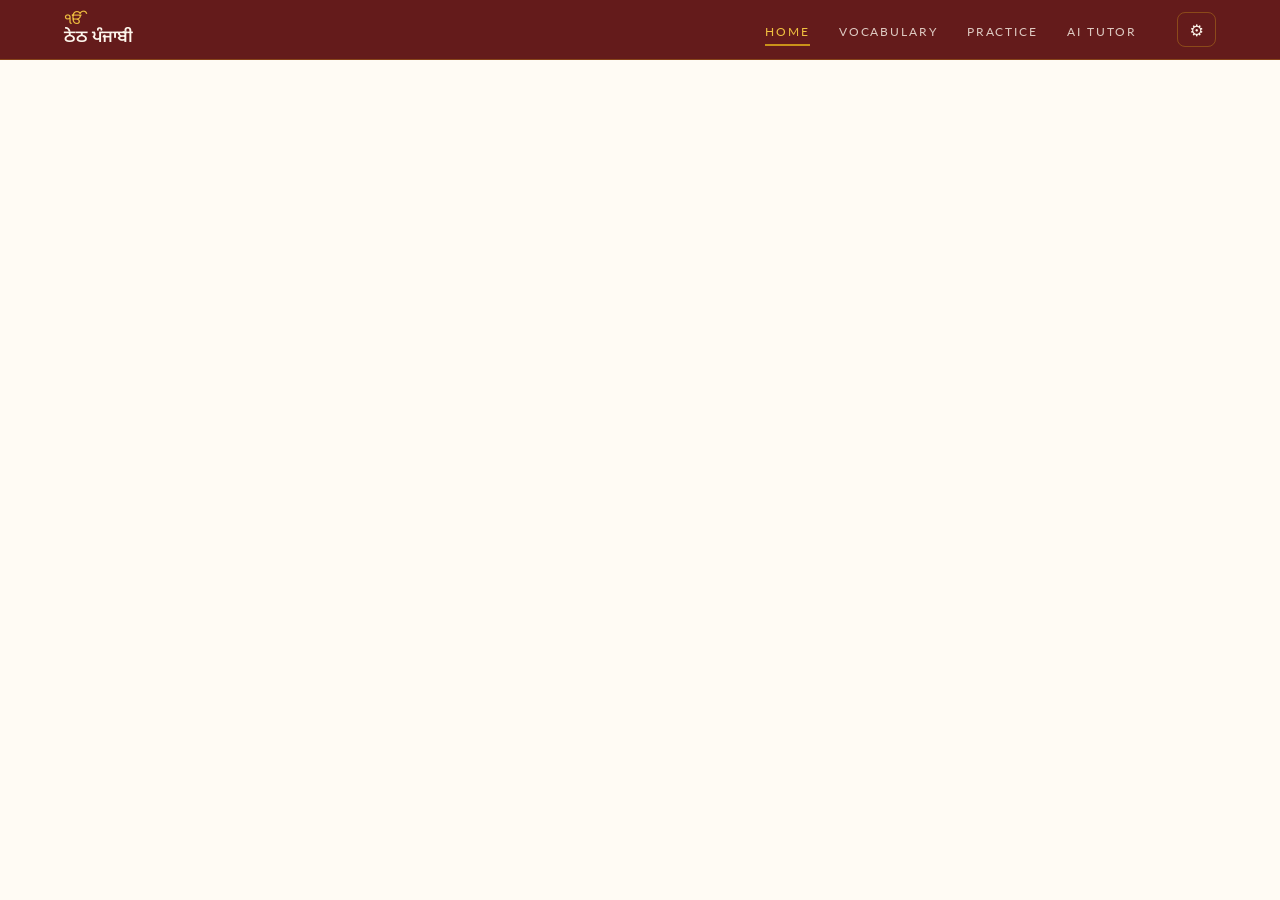
==== commit f4742dac: "Add Theth Punjabi learning app — core files (WIP) - Replace wedding site with language learning app " ====
--- a/index.html
+++ b/index.html
@@ -94,11 +94,11 @@
             <div class="feature-card fade-in">
               <div class="feature-icon">📖</div>
               <h3>Deep Vocabulary</h3>
-              <p>Thousands of authentic Punjabi words drawn from classical literature, folk poetry, and everyday village speech — not just transliterations.</p>
+              <p>Hundreds of authentic Punjabi words drawn from classical literature, folk poetry, and everyday village speech — not just transliterations.</p>
             </div>
             <div class="feature-card fade-in">
               <div class="feature-icon">🎙️</div>
-              <h3>Speak & Listen</h3>
+              <h3>Speak &amp; Listen</h3>
               <p>Native-quality text-to-speech and browser speech recognition so you can hear correct Punjabi pronunciation and practise speaking aloud.</p>
             </div>
             <div class="feature-card fade-in">
@@ -214,7 +214,6 @@
         <!-- Practice card -->
         <div class="practice-card fade-in" id="practice-card">
           <div class="practice-prompt" id="practice-prompt">
-            <!-- Content injected by JS -->
             <div class="pc-gurmukhi gurmukhi" id="pc-gur">ਪਾਣੀ</div>
             <div class="pc-latin" id="pc-latin">pāṇī</div>
           </div>
@@ -228,7 +227,7 @@
 
           <div class="practice-actions">
             <button class="btn-listen" id="pc-listen-btn"><span class="listen-icon">🔊</span> Listen</button>
-            <button class="btn-primary btn-sm" id="btn-reveal" style="display:inline-block;">Show Meaning</button>
+            <button class="btn-primary btn-sm" id="btn-reveal">Show Meaning</button>
             <button class="btn-record" id="btn-record" aria-label="Record your pronunciation">🎙 Speak</button>
           </div>
 
@@ -268,7 +267,7 @@
           <div class="sidebar-section">
             <h3 class="sidebar-heading">Conversation Starters</h3>
             <ul class="starter-list" id="starter-list">
-              <li><button class="starter-btn" data-msg="ਸਤਿ ਸ੍ਰੀ ਅਕਾਲ! ਮੈਂ ਪੰਜਾਬੀ ਸਿੱਖਣਾ ਚਾਹੁੰਦਾ ਹਾਂ।">Greet & introduce yourself</button></li>
+              <li><button class="starter-btn" data-msg="ਸਤਿ ਸ੍ਰੀ ਅਕਾਲ! ਮੈਂ ਪੰਜਾਬੀ ਸਿੱਖਣਾ ਚਾਹੁੰਦਾ ਹਾਂ।">Greet &amp; introduce yourself</button></li>
               <li><button class="starter-btn" data-msg="ਮੈਨੂੰ ਠੇਠ ਪੰਜਾਬੀ ਵਿੱਚ ਰੁੱਤਾਂ ਬਾਰੇ ਦੱਸੋ।">Ask about the seasons</button></li>
               <li><button class="starter-btn" data-msg="ਦੱਸੋ ਕਿ ਪੰਜਾਬੀ ਵਿੱਚ ਖੇਤੀ ਦੇ ਸ਼ਬਦ ਕੀ ਹਨ।">Farming vocabulary</button></li>
               <li><button class="starter-btn" data-msg="ਮੈਂ ਇੱਕ ਵਾਕ ਬਣਾਇਆ ਹੈ। ਕੀ ਤੁਸੀਂ ਠੀਕ ਕਰ ਸਕਦੇ ਹੋ?">Correct my sentence</button></li>
@@ -363,6 +362,10 @@
   <!-- ══ TOAST ══ -->
   <div class="toast hidden" id="toast" role="status" aria-live="assertive"></div>
 
+  <script src="vocabulary.js"></script>
+  <script src="vocabulary-wt.js"></script>
+  <script src="speech.js"></script>
+  <script src="ai-tutor.js"></script>
   <script src="script.js"></script>
 </body>
 </html>
--- a/styles.css
+++ b/styles.css
@@ -1,537 +1,670 @@
-/* ══ RESET & BASE ══ */
+/* ══════════════════════════════════════════════════
+   ਥੇਠ ਪੰਜਾਬੀ — Theth Punjabi Language Learning App
+   Colors: Crimson Red · Marigold Gold · Ivory
+   ══════════════════════════════════════════════════ */
+
+/* ── TOKENS ── */
+:root {
+  --red:        #8B1A1A;
+  --red-dark:   #5C0F0F;
+  --red-light:  #C0392B;
+  --gold:       #C9921A;
+  --gold-light: #F0C040;
+  --marigold:   #E8961A;
+  --ivory:      #FDF6EC;
+  --ivory-dark: #F5ECD7;
+  --cream:      #FFFBF4;
+  --text:       #2C1A0E;
+  --text-mid:   #5A3820;
+  --text-light: #8B6345;
+  --white:      #FFFFFF;
+
+  --ff-display:  'Playfair Display', Georgia, serif;
+  --ff-serif:    'Cormorant Garamond', Georgia, serif;
+  --ff-sans:     'Lato', system-ui, sans-serif;
+  --ff-gurmukhi: 'Noto Sans Gurmukhi', 'Noto Sans', sans-serif;
+
+  --gurmukhi-xl: clamp(2.5rem, 8vw,  4.5rem);
+  --gurmukhi-lg: clamp(1.8rem, 5vw,  3rem);
+  --gurmukhi-md: clamp(1.2rem, 3vw,  1.8rem);
+  --gurmukhi-sm: 1.1rem;
+
+  --radius:    12px;
+  --shadow:    0 8px 40px rgba(44,26,14,.12);
+  --shadow-lg: 0 20px 60px rgba(44,26,14,.18);
+}
+
+/* ── RESET ── */
 *, *::before, *::after { box-sizing: border-box; margin: 0; padding: 0; }
-
-:root {
-  --bg:        #0f1117;
-  --surface:   #181c27;
-  --surface2:  #1e2436;
-  --border:    #2a3049;
-  --accent:    #4f7ef8;
-  --accent-dim:#3a5fc4;
-  --success:   #2dca73;
-  --danger:    #e5534b;
-  --warn:      #f0a030;
-  --text:      #e8eaf2;
-  --text-muted:#7a849e;
-  --radius:    10px;
-  --radius-sm: 6px;
-  --sidebar-w: 220px;
-  --shadow:    0 4px 24px rgba(0,0,0,.45);
-}
-
-html { font-size: 15px; }
-body {
-  font-family: 'Inter', system-ui, sans-serif;
-  background: var(--bg);
-  color: var(--text);
-  min-height: 100vh;
-  display: flex;
-  line-height: 1.5;
-}
-
-/* ══ SIDEBAR ══ */
-#sidebar {
-  width: var(--sidebar-w);
-  background: var(--surface);
-  border-right: 1px solid var(--border);
-  display: flex;
-  flex-direction: column;
-  position: fixed;
-  top: 0; left: 0; bottom: 0;
-  z-index: 100;
-}
-
-.sidebar-logo {
-  display: flex;
-  align-items: center;
-  gap: 10px;
-  padding: 22px 20px 20px;
-  border-bottom: 1px solid var(--border);
-}
-.logo-mark {
-  width: 34px; height: 34px;
-  background: var(--accent);
-  border-radius: 8px;
+html { scroll-behavior: smooth; font-size: 16px; }
+body { font-family: var(--ff-sans); color: var(--text); background: var(--cream); overflow-x: hidden; }
+img { max-width: 100%; display: block; }
+a { color: inherit; text-decoration: none; }
+button { cursor: pointer; font-family: inherit; }
+
+/* ── NAV ── */
+#navbar {
+  position: fixed; top: 0; left: 0; right: 0; z-index: 100;
+  background: rgba(92,15,15,.95);
+  backdrop-filter: blur(8px);
+  border-bottom: 1px solid rgba(201,146,26,.35);
+}
+.nav-inner {
+  max-width: 1200px; margin: 0 auto;
+  display: flex; align-items: center; gap: 2rem;
+  padding: .75rem 1.5rem;
+}
+.nav-brand { display: flex; flex-direction: column; line-height: 1.1; }
+.nav-brand-ik { font-family: var(--ff-gurmukhi); font-size: .95rem; color: var(--gold-light); }
+.nav-brand-text { font-family: var(--ff-gurmukhi); font-size: 1.05rem; font-weight: 600; color: var(--ivory); }
+.nav-links { list-style: none; display: flex; gap: 1.8rem; margin-left: auto; }
+.nav-links a {
+  font-size: .75rem; font-weight: 400; letter-spacing: .16em;
+  text-transform: uppercase; color: rgba(253,246,236,.8);
+  transition: color .2s; padding: .3rem 0;
+  border-bottom: 2px solid transparent;
+}
+.nav-links a:hover, .nav-links a.active { color: var(--gold-light); border-bottom-color: var(--gold); }
+.nav-settings-btn {
+  background: none; border: 1px solid rgba(201,146,26,.4);
+  border-radius: 8px; color: var(--ivory); padding: .4rem .7rem;
+  font-size: 1rem; transition: background .2s;
+  margin-left: .5rem;
+}
+.nav-settings-btn:hover { background: rgba(201,146,26,.2); }
+
+/* ── VIEW SYSTEM ── */
+.view { display: none; padding-top: 60px; }
+.view.active { display: block; }
+
+/* ── SHARED ── */
+.section-inner { max-width: 1100px; margin: 0 auto; padding: 4rem 1.5rem; }
+.section-tag {
+  display: inline-block; font-size: .7rem; font-weight: 400;
+  letter-spacing: .25em; text-transform: uppercase; color: var(--gold); margin-bottom: .6rem;
+}
+.section-title {
+  font-family: var(--ff-display); font-size: clamp(1.8rem, 4vw, 2.8rem);
+  font-weight: 400; color: var(--red-dark); line-height: 1.2; margin-bottom: .8rem;
+}
+.divider-gold {
+  width: 60px; height: 3px;
+  background: linear-gradient(90deg, var(--gold), var(--marigold));
+  border-radius: 2px; margin: 0 auto 2.5rem;
+}
+.hidden { display: none !important; }
+
+/* Buttons */
+.btn-primary {
+  display: inline-block; font-size: .78rem; font-weight: 400;
+  letter-spacing: .18em; text-transform: uppercase;
+  color: var(--red-dark);
+  background: linear-gradient(135deg, var(--gold-light), var(--gold));
+  padding: .85rem 2.2rem; border-radius: 50px; border: none;
+  box-shadow: 0 4px 20px rgba(201,146,26,.45);
+  transition: transform .2s, box-shadow .2s;
+}
+.btn-primary:hover { transform: translateY(-2px); box-shadow: 0 8px 28px rgba(201,146,26,.6); }
+.btn-secondary {
+  display: inline-block; font-size: .78rem; font-weight: 400;
+  letter-spacing: .15em; text-transform: uppercase;
+  color: var(--red); background: transparent;
+  border: 1.5px solid var(--gold); border-radius: 50px;
+  padding: .8rem 2rem; transition: background .2s, color .2s;
+}
+.btn-secondary:hover { background: var(--gold); color: var(--white); }
+.btn-danger {
+  display: inline-block; font-size: .78rem; letter-spacing: .12em;
+  text-transform: uppercase; color: var(--white);
+  background: var(--red-light); border: none; border-radius: 50px;
+  padding: .75rem 1.8rem; transition: background .2s;
+}
+.btn-danger:hover { background: var(--red-dark); }
+.btn-icon {
+  background: none; border: none; padding: .3rem .5rem;
+  font-size: 1.1rem; color: var(--gold); transition: transform .2s;
+}
+.btn-icon:hover { transform: scale(1.2); }
+
+/* Fade-in animation */
+.fade-in { opacity: 0; transform: translateY(24px); transition: opacity .65s ease, transform .65s ease; }
+.fade-in.visible { opacity: 1; transform: none; }
+
+/* Mandala decorations */
+.mandala {
+  position: absolute; top: 50%; transform: translateY(-50%);
+  width: 420px; height: 420px; border-radius: 50%; opacity: .07; pointer-events: none;
+}
+.mandala::before, .mandala::after {
+  content: ''; position: absolute; inset: 0; border-radius: 50%;
+  border: 2px solid var(--gold-light);
+}
+.mandala::after { inset: 20px; border-width: 1px; animation: spin 40s linear infinite; }
+.mandala-left  { left: -140px; }
+.mandala-right { right: -140px; }
+@keyframes spin { to { transform: rotate(360deg); } }
+
+/* Floating marigolds */
+.marigold { position: absolute; font-size: 2rem; opacity: .22; animation: float 6s ease-in-out infinite; pointer-events: none; user-select: none; }
+.m1 { top: 12%; left:  8%; animation-delay: 0s;   font-size: 1.6rem; }
+.m2 { top: 20%; right: 6%; animation-delay: 1.5s; font-size: 2.2rem; }
+.m3 { bottom:18%; left: 12%; animation-delay: 3s;  font-size: 1.4rem; }
+.m4 { bottom:10%; right:10%; animation-delay: 4.5s; font-size: 1.8rem; }
+@keyframes float { 0%,100% { transform: translateY(0) rotate(0deg); } 50% { transform: translateY(-16px) rotate(7deg); } }
+
+/* ── HOME HERO ── */
+.home-hero {
+  position: relative; min-height: 100svh;
   display: flex; align-items: center; justify-content: center;
-  font-size: 13px; font-weight: 700; color: #fff;
-  flex-shrink: 0;
-}
-.logo-text { font-weight: 600; font-size: 15px; }
-
-.sidebar-nav {
-  flex: 1;
-  padding: 16px 12px;
-  display: flex;
-  flex-direction: column;
-  gap: 4px;
-}
-.nav-item {
-  display: flex;
-  align-items: center;
-  gap: 10px;
-  padding: 9px 12px;
-  border-radius: var(--radius-sm);
-  color: var(--text-muted);
-  text-decoration: none;
-  font-size: 14px;
-  font-weight: 500;
-  transition: all .15s;
-}
-.nav-item svg {
-  width: 18px; height: 18px;
-  stroke: currentColor;
-  fill: none;
-  stroke-width: 2;
-  stroke-linecap: round;
-  stroke-linejoin: round;
-  flex-shrink: 0;
-}
-.nav-item:hover { background: var(--surface2); color: var(--text); }
-.nav-item.active { background: rgba(79,126,248,.15); color: var(--accent); }
-
-.sidebar-footer {
-  padding: 16px 20px;
-  border-top: 1px solid var(--border);
-  font-size: 12px;
-  color: var(--text-muted);
-}
-
-/* ══ MAIN ══ */
-#main {
-  margin-left: var(--sidebar-w);
-  flex: 1;
-  min-height: 100vh;
-  padding: 36px 40px;
-  max-width: calc(100vw - var(--sidebar-w));
-}
-
-/* ══ VIEWS ══ */
-.view { display: none; }
-.view.active { display: block; }
-
-.view-header {
-  display: flex;
-  align-items: flex-start;
-  justify-content: space-between;
-  margin-bottom: 28px;
-  gap: 16px;
-}
-.view-header h1 { font-size: 26px; font-weight: 700; }
-.view-subtitle { color: var(--text-muted); font-size: 14px; margin-top: 3px; }
-
-/* ══ STATS ══ */
-.stats-grid {
+  overflow: hidden;
+  background:
+    radial-gradient(ellipse at 20% 50%, rgba(201,146,26,.18) 0%, transparent 55%),
+    radial-gradient(ellipse at 80% 50%, rgba(201,146,26,.12) 0%, transparent 55%),
+    linear-gradient(160deg, var(--red-dark) 0%, #6B1111 45%, var(--red) 100%);
+}
+.home-hero::before, .home-hero::after {
+  content: ''; position: absolute; left: 0; right: 0; height: 6px;
+  background: repeating-linear-gradient(
+    90deg, var(--gold) 0, var(--gold) 8px, var(--marigold) 8px, var(--marigold) 16px,
+    var(--gold-light) 16px, var(--gold-light) 24px, var(--marigold) 24px, var(--marigold) 32px
+  );
+}
+.home-hero::before { top: 0; }
+.home-hero::after  { bottom: 0; }
+.hero-content { position: relative; z-index: 2; text-align: center; padding: 5rem 2rem 4rem; max-width: 760px; }
+.hero-bless { font-family: var(--ff-gurmukhi); font-size: 1.1rem; color: var(--gold-light); letter-spacing: .06em; margin-bottom: 1.4rem; opacity: .9; }
+.hero-gurmukhi { font-family: var(--ff-gurmukhi); font-size: var(--gurmukhi-xl); font-weight: 700; color: var(--ivory); text-shadow: 0 2px 24px rgba(0,0,0,.45); line-height: 1.1; margin-bottom: .4rem; }
+.hero-subtitle { font-family: var(--ff-display); font-size: clamp(1.4rem, 3.5vw, 2.2rem); font-style: italic; color: var(--gold-light); margin-bottom: 1rem; }
+.hero-tagline { font-family: var(--ff-serif); font-style: italic; font-size: clamp(1rem, 2.2vw, 1.25rem); color: var(--ivory-dark); opacity: .85; margin-bottom: 2rem; line-height: 1.6; }
+.hero-divider { display: flex; align-items: center; justify-content: center; gap: .8rem; margin: 1rem auto 1.8rem; }
+.divider-line { width: 80px; height: 1px; background: linear-gradient(90deg, transparent, var(--gold), transparent); }
+.hero-cta { display: flex; gap: 1rem; justify-content: center; flex-wrap: wrap; }
+
+/* ── FEATURE CARDS ── */
+.feature-cards { display: grid; grid-template-columns: repeat(auto-fit, minmax(260px, 1fr)); gap: 1.8rem; text-align: left; }
+.feature-card {
+  background: var(--white); border-radius: var(--radius);
+  padding: 2rem 1.8rem; box-shadow: var(--shadow);
+  border-top: 4px solid var(--gold); cursor: pointer;
+  transition: transform .25s, box-shadow .25s;
+}
+.feature-card:hover { transform: translateY(-6px); box-shadow: var(--shadow-lg); }
+.feature-card-icon { font-size: 2.2rem; margin-bottom: .9rem; }
+.feature-card h3 { font-family: var(--ff-display); font-size: 1.3rem; color: var(--red-dark); margin-bottom: .3rem; }
+.feature-card h3 span { display: block; font-family: var(--ff-gurmukhi); font-size: .95rem; color: var(--gold); font-style: normal; }
+.feature-card p { font-size: .93rem; line-height: 1.65; color: var(--text-mid); margin-top: .5rem; }
+
+/* ── THETH EXPLAINER ── */
+.theth-explainer { background: var(--ivory); }
+.theth-explainer .section-inner { text-align: center; }
+.explainer-body { font-family: var(--ff-serif); font-size: 1.1rem; line-height: 1.8; color: var(--text-mid); max-width: 700px; margin: 0 auto 2.5rem; }
+
+/* ── WORD OF DAY ── */
+.word-of-day {
+  max-width: 440px; margin: 0 auto;
+  background: var(--white); border-radius: var(--radius);
+  border: 2px solid var(--gold); padding: 2rem;
+  box-shadow: var(--shadow); text-align: center;
+}
+.wod-label { font-size: .68rem; letter-spacing: .25em; text-transform: uppercase; color: var(--gold); margin-bottom: .8rem; }
+.wod-gurmukhi { font-family: var(--ff-gurmukhi); font-size: var(--gurmukhi-lg); color: var(--red-dark); line-height: 1.2; }
+.wod-roman { font-family: var(--ff-serif); font-style: italic; font-size: 1.1rem; color: var(--text-mid); margin: .3rem 0; }
+.wod-english { font-size: .92rem; color: var(--text-light); margin-bottom: 1rem; }
+
+/* ── VOCABULARY VIEW ── */
+#view-vocabulary .section-inner { text-align: left; }
+.vocab-controls { margin-bottom: 1.5rem; }
+.vocab-search-input {
+  width: 100%; padding: .8rem 1.2rem; font-size: 1rem;
+  border: 1.5px solid #E0CCAA; border-radius: var(--radius);
+  background: var(--white); color: var(--text); outline: none;
+  font-family: var(--ff-gurmukhi); margin-bottom: 1rem;
+  transition: border-color .2s, box-shadow .2s;
+}
+.vocab-search-input:focus { border-color: var(--gold); box-shadow: 0 0 0 3px rgba(201,146,26,.12); }
+.filter-chips { display: flex; flex-wrap: wrap; gap: .5rem; }
+.chip {
+  font-size: .72rem; letter-spacing: .1em; text-transform: uppercase;
+  padding: .4rem .9rem; border-radius: 50px;
+  border: 1.5px solid #E0CCAA; background: var(--white);
+  color: var(--text-mid); transition: all .2s; white-space: nowrap;
+}
+.chip:hover { border-color: var(--gold); color: var(--gold); }
+.chip.active { background: var(--gold); border-color: var(--gold); color: var(--white); }
+
+/* Word lookup bar */
+.word-lookup-bar { display: flex; gap: .6rem; margin: 1.2rem 0 1.5rem; }
+.word-lookup-input {
+  flex: 1; padding: .75rem 1rem; font-family: var(--ff-gurmukhi);
+  font-size: 1rem; border: 1.5px solid #E0CCAA; border-radius: var(--radius);
+  background: var(--white); color: var(--text); outline: none;
+  transition: border-color .2s;
+}
+.word-lookup-input:focus { border-color: var(--gold); }
+
+/* Vocab grid */
+.vocab-grid {
   display: grid;
-  grid-template-columns: repeat(4, 1fr);
-  gap: 16px;
-  margin-bottom: 28px;
-}
-.stat-card {
-  background: var(--surface);
-  border: 1px solid var(--border);
-  border-radius: var(--radius);
-  padding: 20px 22px;
-}
-.stat-label { font-size: 12px; color: var(--text-muted); text-transform: uppercase; letter-spacing: .06em; margin-bottom: 8px; }
-.stat-value { font-size: 32px; font-weight: 700; color: var(--text); }
-
-/* ══ DASH GRID ══ */
-.dash-grid {
-  display: grid;
-  grid-template-columns: 1fr 1fr;
-  gap: 20px;
-}
-.dash-panel {
-  background: var(--surface);
-  border: 1px solid var(--border);
-  border-radius: var(--radius);
-  padding: 22px;
-}
-.panel-title {
-  font-size: 14px;
-  font-weight: 600;
-  text-transform: uppercase;
-  letter-spacing: .06em;
-  color: var(--text-muted);
-  margin-bottom: 16px;
-}
-
-/* Activity list */
-.activity-list { display: flex; flex-direction: column; gap: 10px; }
-.activity-item {
-  display: flex;
-  align-items: center;
-  gap: 12px;
-  padding: 10px 12px;
-  background: var(--surface2);
-  border-radius: var(--radius-sm);
-  cursor: pointer;
-  transition: background .15s;
-}
-.activity-item:hover { background: var(--border); }
-.activity-avatar {
-  width: 36px; height: 36px;
-  border-radius: 50%;
-  background: rgba(79,126,248,.2);
-  color: var(--accent);
+  grid-template-columns: repeat(auto-fill, minmax(175px, 1fr));
+  gap: 1rem; margin-bottom: 2rem;
+}
+.vocab-card {
+  background: var(--white); border-radius: var(--radius);
+  padding: 1.2rem 1rem; box-shadow: 0 2px 12px rgba(44,26,14,.08);
+  cursor: pointer; position: relative;
+  transition: transform .2s, box-shadow .2s; border: 1.5px solid transparent;
+}
+.vocab-card:hover { transform: translateY(-4px); box-shadow: var(--shadow); border-color: var(--gold); }
+.card-gurmukhi { font-family: var(--ff-gurmukhi); font-size: var(--gurmukhi-sm); font-weight: 600; color: var(--red-dark); margin-bottom: .2rem; }
+.card-roman { font-family: var(--ff-serif); font-style: italic; font-size: .88rem; color: var(--text-mid); }
+.card-english { font-size: .8rem; color: var(--text-light); margin-top: .15rem; }
+.card-speak-btn { position: absolute; top: .6rem; right: .6rem; font-size: .9rem; background: none; border: none; color: var(--gold); opacity: .6; padding: .2rem; transition: opacity .2s; }
+.card-speak-btn:hover { opacity: 1; }
+
+/* Vocab detail panel */
+.vocab-detail {
+  background: var(--white); border-radius: var(--radius);
+  padding: 2rem; border: 2px solid var(--gold); box-shadow: var(--shadow-lg);
+  margin-bottom: 2rem; position: relative;
+  animation: slideDown .25s ease;
+}
+@keyframes slideDown { from { opacity:0; transform: translateY(-10px); } to { opacity:1; transform:none; } }
+.vocab-detail-close { position: absolute; top: 1rem; right: 1rem; background: none; border: none; font-size: 1.2rem; color: var(--text-light); transition: color .2s; }
+.vocab-detail-close:hover { color: var(--red); }
+.detail-gurmukhi { font-family: var(--ff-gurmukhi); font-size: var(--gurmukhi-lg); color: var(--red-dark); font-weight: 700; margin-bottom: .3rem; }
+.detail-roman { font-family: var(--ff-serif); font-style: italic; font-size: 1.15rem; color: var(--text-mid); }
+.detail-meaning { font-size: 1rem; color: var(--text); margin: .4rem 0 .6rem; }
+.detail-meta { display: flex; gap: .6rem; align-items: center; flex-wrap: wrap; margin-bottom: 1rem; }
+.category-badge {
+  font-size: .68rem; letter-spacing: .12em; text-transform: uppercase;
+  padding: .25rem .7rem; border-radius: 50px;
+  background: var(--ivory-dark); color: var(--text-mid);
+}
+.confidence-badge { font-size: .7rem; padding: .25rem .7rem; border-radius: 50px; font-weight: 600; }
+.confidence-badge.high     { background: rgba(39,174,96,.12);  color: #1a7a40; }
+.confidence-badge.medium   { background: rgba(201,146,26,.15); color: #8B6000; }
+.confidence-badge.low      { background: rgba(192,57,43,.12);  color: #8B1A1A; }
+.source-label { font-size: .7rem; color: var(--text-light); letter-spacing: .08em; }
+.detail-example { margin: 1rem 0; padding: 1rem 1.2rem; background: var(--ivory); border-radius: 8px; border-left: 3px solid var(--gold); }
+.detail-example p { font-size: .92rem; line-height: 1.65; margin-bottom: .2rem; }
+.detail-example .ex-gurmukhi { font-family: var(--ff-gurmukhi); font-weight: 600; color: var(--red-dark); }
+.detail-example .ex-roman    { font-style: italic; color: var(--text-mid); }
+.detail-example .ex-english  { color: var(--text-light); }
+.detail-actions { display: flex; gap: .8rem; flex-wrap: wrap; margin-top: 1.2rem; }
+.detail-mahaan-kosh { font-size: .82rem; color: var(--gold); text-decoration: underline; align-self: center; }
+
+/* ── PRACTICE VIEW ── */
+#view-practice .section-inner { text-align: center; }
+.practice-select-row { display: flex; gap: .8rem; justify-content: center; flex-wrap: wrap; margin-bottom: 2rem; align-items: center; }
+.practice-select-row label { font-size: .8rem; color: var(--text-mid); }
+.practice-select-row select {
+  padding: .6rem 1rem; border: 1.5px solid #E0CCAA; border-radius: 8px;
+  background: var(--white); font-family: inherit; color: var(--text);
+  outline: none; min-width: 240px;
+}
+.practice-card {
+  max-width: 560px; margin: 0 auto 2rem;
+  background: var(--white); border-radius: var(--radius);
+  padding: 2.5rem 2rem; box-shadow: var(--shadow-lg);
+  border-top: 5px solid var(--gold);
+}
+.practice-gurmukhi { font-family: var(--ff-gurmukhi); font-size: var(--gurmukhi-lg); color: var(--red-dark); font-weight: 700; margin-bottom: .25rem; }
+.practice-roman { font-family: var(--ff-serif); font-style: italic; font-size: 1.1rem; color: var(--text-mid); }
+.practice-meaning { font-size: .93rem; color: var(--text-light); margin-bottom: 1.8rem; }
+.practice-step { margin-top: 1.2rem; }
+.step-label { font-size: .72rem; letter-spacing: .2em; text-transform: uppercase; color: var(--gold); margin-bottom: .7rem; }
+.btn-record {
+  display: inline-flex; align-items: center; gap: .6rem;
+  background: linear-gradient(135deg, var(--red), var(--red-dark));
+  color: var(--ivory); border: none; border-radius: 50px;
+  padding: .9rem 2rem; font-size: .82rem; letter-spacing: .12em;
+  box-shadow: 0 4px 18px rgba(139,26,26,.35); transition: transform .2s, box-shadow .2s;
+}
+.btn-record:hover { transform: translateY(-2px); box-shadow: 0 8px 24px rgba(139,26,26,.45); }
+.btn-record.recording {
+  animation: pulse-record 1.2s ease-in-out infinite;
+  background: linear-gradient(135deg, #c0392b, var(--red-dark));
+}
+@keyframes pulse-record { 0%,100% { box-shadow: 0 0 0 0 rgba(139,26,26,.6); } 50% { box-shadow: 0 0 0 14px rgba(139,26,26,0); } }
+.recording-indicator { font-size: .85rem; color: var(--red); margin-top: .7rem; display: flex; align-items: center; justify-content: center; gap: .5rem; }
+.pulse-dot { width: 9px; height: 9px; border-radius: 50%; background: var(--red); animation: blink 1s infinite; }
+@keyframes blink { 0%,100% { opacity:1; } 50% { opacity:.2; } }
+.practice-feedback { margin-top: 1.5rem; padding: 1.5rem; background: var(--ivory); border-radius: var(--radius); text-align: left; }
+.feedback-heard { font-size: .9rem; color: var(--text-mid); margin-bottom: .8rem; }
+.feedback-heard strong { color: var(--text); }
+.feedback-badge { display: inline-block; padding: .35rem .9rem; border-radius: 50px; font-size: .78rem; font-weight: 700; letter-spacing: .1em; text-transform: uppercase; margin-bottom: .6rem; }
+.feedback-badge.perfect { background: rgba(201,146,26,.2); color: #7A5500; }
+.feedback-badge.good    { background: rgba(39,174,96,.15);  color: #1a7040; }
+.feedback-badge.partial { background: rgba(230,126,34,.15); color: #8B4A00; }
+.feedback-badge.miss    { background: rgba(192,57,43,.12);  color: #8B1A1A; }
+.feedback-msg { font-family: var(--ff-gurmukhi); font-size: .95rem; color: var(--text-mid); margin-bottom: 1rem; }
+.speech-notice { max-width: 560px; margin: 1rem auto; padding: .8rem 1.2rem; background: rgba(201,146,26,.1); border-left: 3px solid var(--gold); border-radius: 0 8px 8px 0; font-size: .88rem; color: var(--text-mid); }
+
+/* ── AI TUTOR VIEW ── */
+#view-tutor { padding-top: 60px; }
+.tutor-layout {
+  display: grid; grid-template-columns: 280px 1fr;
+  height: calc(100vh - 60px);
+}
+.tutor-sidebar {
+  background: var(--ivory); border-right: 1px solid #E0CCAA;
+  overflow-y: auto; padding: 1.5rem;
+  display: flex; flex-direction: column; gap: 1rem;
+}
+.tutor-sidebar h3 { font-family: var(--ff-display); font-size: 1.1rem; color: var(--red-dark); }
+.tutor-sidebar h3 span { display: block; font-family: var(--ff-sans); font-size: .72rem; letter-spacing: .15em; text-transform: uppercase; color: var(--gold); font-style: normal; margin-top: .1rem; }
+.starter-list { list-style: none; display: flex; flex-direction: column; gap: .4rem; }
+.starter-btn {
+  width: 100%; text-align: left; padding: .65rem .9rem;
+  background: var(--white); border: 1px solid #E0CCAA; border-radius: 8px;
+  font-size: .84rem; color: var(--text-mid); line-height: 1.4;
+  transition: background .2s, border-color .2s; white-space: normal;
+}
+.starter-btn:hover { background: rgba(201,146,26,.08); border-color: var(--gold); color: var(--text); }
+.api-key-status { font-size: .78rem; padding: .5rem .8rem; border-radius: 8px; display: flex; align-items: center; gap: .5rem; margin-top: auto; }
+.api-key-status::before { content: '●'; font-size: .7rem; }
+.api-key-status.has-key  { background: rgba(39,174,96,.1);  color: #1a7040; }
+.api-key-status.has-key::before  { color: #27ae60; }
+.api-key-status.no-key   { background: rgba(192,57,43,.1);  color: #8B1A1A; cursor: pointer; }
+.api-key-status.no-key::before   { color: var(--red); }
+
+.tutor-main { display: flex; flex-direction: column; overflow: hidden; }
+.chat-window { flex: 1; overflow-y: auto; padding: 1.5rem; display: flex; flex-direction: column; gap: 1.2rem; background: var(--cream); }
+.chat-msg { display: flex; gap: .8rem; max-width: 85%; }
+.chat-msg.user { margin-left: auto; flex-direction: row-reverse; }
+.msg-avatar { width: 34px; height: 34px; border-radius: 50%; display: flex; align-items: center; justify-content: center; font-size: 1rem; flex-shrink: 0; align-self: flex-end; }
+.chat-msg.ai  .msg-avatar { background: var(--ivory-dark); border: 1px solid var(--gold); }
+.chat-msg.user .msg-avatar { background: var(--red); color: var(--ivory); }
+.msg-body { display: flex; flex-direction: column; gap: .3rem; }
+.chat-msg.ai  .msg-body { background: var(--white); border: 1px solid #E0CCAA; border-radius: 0 var(--radius) var(--radius) var(--radius); padding: 1rem 1.2rem; box-shadow: 0 2px 8px rgba(44,26,14,.08); }
+.chat-msg.user .msg-body { background: linear-gradient(135deg, var(--red), var(--red-dark)); border-radius: var(--radius) 0 var(--radius) var(--radius); padding: .9rem 1.1rem; }
+.msg-gurmukhi { font-family: var(--ff-gurmukhi); font-size: 1rem; color: var(--red-dark); font-weight: 600; line-height: 1.5; }
+.msg-roman    { font-style: italic; font-size: .9rem; color: var(--text-mid); }
+.msg-english  { font-size: .88rem; color: var(--text-light); border-top: 1px solid var(--ivory-dark); padding-top: .4rem; margin-top: .2rem; }
+.chat-msg.user .msg-text { color: var(--ivory); font-size: .95rem; line-height: 1.5; }
+.msg-speak-btn { background: none; border: none; color: var(--gold); font-size: .9rem; padding: .2rem; align-self: flex-start; margin-top: .3rem; opacity: .7; transition: opacity .2s; }
+.msg-speak-btn:hover { opacity: 1; }
+.chat-empty { text-align: center; margin: auto; color: var(--text-light); font-size: .9rem; padding: 2rem; }
+.chat-empty .empty-icon { font-size: 2.5rem; margin-bottom: 1rem; }
+
+.chat-input-bar {
+  padding: 1rem 1.2rem; background: var(--white);
+  border-top: 1px solid #E0CCAA;
+  display: flex; gap: .6rem; align-items: flex-end;
+}
+.chat-input {
+  flex: 1; padding: .75rem 1rem; border: 1.5px solid #E0CCAA; border-radius: var(--radius);
+  font-family: var(--ff-gurmukhi); font-size: .96rem; color: var(--text);
+  background: var(--cream); outline: none; resize: none;
+  transition: border-color .2s; line-height: 1.4;
+}
+.chat-input:focus { border-color: var(--gold); }
+.btn-voice-input {
+  padding: .75rem; border: 1.5px solid #E0CCAA; border-radius: 50%;
+  background: var(--white); font-size: 1.1rem; color: var(--red);
+  transition: background .2s, border-color .2s;
+}
+.btn-voice-input:hover, .btn-voice-input.active { background: var(--red); color: var(--ivory); border-color: var(--red); }
+.btn-send { padding: .75rem 1.4rem; white-space: nowrap; }
+.tutor-status { padding: .4rem 1.2rem; font-size: .82rem; color: var(--text-light); background: var(--white); border-top: 1px solid var(--ivory-dark); min-height: 1.8rem; }
+.tutor-status.error { color: var(--red); }
+.tutor-controls { padding: .6rem 1.2rem; background: var(--white); border-top: 1px solid var(--ivory-dark); display: flex; justify-content: flex-end; }
+.btn-reset-chat { font-size: .75rem; letter-spacing: .12em; text-transform: uppercase; color: var(--text-light); background: none; border: none; padding: .4rem .8rem; transition: color .2s; }
+.btn-reset-chat:hover { color: var(--red); }
+
+/* ── SETTINGS MODAL ── */
+.modal {
+  display: none; position: fixed; inset: 0; z-index: 200;
+  align-items: center; justify-content: center;
+  padding: 1rem;
+}
+.modal.open { display: flex; }
+.modal-overlay { position: fixed; inset: 0; background: rgba(44,26,14,.55); z-index: 199; display: none; }
+.modal-overlay.active { display: block; }
+.modal-content {
+  background: var(--white); border-radius: var(--radius);
+  padding: 2rem 2.2rem; max-width: 480px; width: 100%;
+  max-height: 90vh; overflow-y: auto; position: relative; z-index: 201;
+  box-shadow: var(--shadow-lg);
+}
+.modal-content h2 { font-family: var(--ff-display); font-size: 1.6rem; color: var(--red-dark); margin-bottom: .5rem; }
+.modal-close { position: absolute; top: 1rem; right: 1rem; background: none; border: none; font-size: 1.3rem; color: var(--text-light); transition: color .2s; }
+.modal-close:hover { color: var(--red); }
+.settings-group { margin-bottom: 1.4rem; }
+.settings-group label { display: block; font-size: .78rem; font-weight: 400; letter-spacing: .12em; text-transform: uppercase; color: var(--text-mid); margin-bottom: .5rem; }
+.settings-group input[type="password"],
+.settings-group input[type="text"] {
+  width: 100%; padding: .7rem .9rem; border: 1.5px solid #E0CCAA; border-radius: 8px;
+  font-family: var(--ff-sans); font-size: .95rem; color: var(--text);
+  background: var(--ivory); outline: none; transition: border-color .2s;
+}
+.settings-group input:focus { border-color: var(--gold); }
+.api-key-wrapper { display: flex; gap: .5rem; }
+.api-key-wrapper input { flex: 1; }
+.btn-toggle-key { padding: .5rem .8rem; background: var(--ivory-dark); border: 1.5px solid #E0CCAA; border-radius: 8px; font-size: .9rem; color: var(--text-mid); transition: background .2s; }
+.btn-toggle-key:hover { background: var(--ivory); }
+.settings-hint { font-size: .8rem; color: var(--text-light); margin-top: .4rem; line-height: 1.5; }
+.settings-hint a { color: var(--gold); text-decoration: underline; }
+.settings-group input[type="range"] { width: 100%; accent-color: var(--gold); }
+.tts-rate-row { display: flex; align-items: center; gap: .8rem; }
+.tts-rate-row input { flex: 1; }
+.tts-rate-val { font-size: .9rem; color: var(--text-mid); min-width: 36px; }
+.modal-actions { display: flex; flex-direction: column; gap: .6rem; margin-top: 1.5rem; }
+
+/* ── TOAST ── */
+.toast {
+  position: fixed; bottom: 2rem; left: 50%; transform: translateX(-50%) translateY(12px);
+  background: var(--text); color: var(--ivory);
+  padding: .7rem 1.6rem; border-radius: 50px; font-size: .88rem;
+  box-shadow: var(--shadow); opacity: 0; pointer-events: none;
+  transition: opacity .3s, transform .3s; z-index: 300; white-space: nowrap;
+}
+.toast.visible { opacity: 1; transform: translateX(-50%) translateY(0); }
+.toast.error { background: var(--red-dark); }
+.toast.success { background: #1a7040; }
+
+/* ── RESPONSIVE ── */
+@media (max-width: 900px) {
+  .tutor-layout { grid-template-columns: 1fr; }
+  .tutor-sidebar { max-height: 220px; }
+  .chat-msg { max-width: 95%; }
+}
+@media (max-width: 768px) {
+  .nav-links { gap: 1rem; }
+  .nav-links a { font-size: .68rem; }
+  .vocab-grid { grid-template-columns: repeat(auto-fill, minmax(150px, 1fr)); }
+  .feature-cards { grid-template-columns: 1fr; }
+  .mandala { width: 260px; height: 260px; }
+  .hero-cta { flex-direction: column; align-items: center; }
+}
+@media (max-width: 480px) {
+  .nav-links { display: none; }
+  .practice-card { padding: 1.5rem 1rem; }
+  .chat-msg { max-width: 100%; }
+  .modal-content { padding: 1.5rem; }
+}
+
+/* ── ID-BASED HERO (index.html uses #home-hero) ── */
+#home-hero {
+  position: relative; min-height: 100svh;
   display: flex; align-items: center; justify-content: center;
-  font-size: 13px; font-weight: 700;
-  flex-shrink: 0;
-}
-.activity-avatar.meeting-av {
-  background: rgba(45,202,115,.15);
-  color: var(--success);
-}
-.activity-info { flex: 1; min-width: 0; }
-.activity-name { font-size: 14px; font-weight: 500; white-space: nowrap; overflow: hidden; text-overflow: ellipsis; }
-.activity-meta { font-size: 12px; color: var(--text-muted); margin-top: 2px; }
-
-/* ══ TOOLBAR ══ */
-.toolbar {
-  display: flex;
-  gap: 12px;
-  margin-bottom: 24px;
-}
-.search-input {
-  flex: 1;
-  background: var(--surface);
-  border: 1px solid var(--border);
-  border-radius: var(--radius-sm);
-  padding: 9px 14px;
-  color: var(--text);
-  font-size: 14px;
-  outline: none;
-  transition: border-color .15s;
-}
-.search-input::placeholder { color: var(--text-muted); }
-.search-input:focus { border-color: var(--accent); }
-.filter-select {
-  background: var(--surface);
-  border: 1px solid var(--border);
-  border-radius: var(--radius-sm);
-  padding: 9px 12px;
-  color: var(--text);
-  font-size: 14px;
-  outline: none;
-  cursor: pointer;
-  min-width: 160px;
-}
-.filter-select:focus { border-color: var(--accent); }
-
-/* ══ CONTACTS GRID ══ */
-.contacts-grid {
-  display: grid;
-  grid-template-columns: repeat(auto-fill, minmax(280px, 1fr));
-  gap: 16px;
-}
-.contact-card {
-  background: var(--surface);
-  border: 1px solid var(--border);
-  border-radius: var(--radius);
-  padding: 20px;
-  cursor: pointer;
-  transition: border-color .15s, transform .12s;
-  position: relative;
-}
-.contact-card:hover { border-color: var(--accent); transform: translateY(-2px); }
-.contact-card-header { display: flex; align-items: center; gap: 12px; margin-bottom: 12px; }
-.contact-card-avatar {
-  width: 44px; height: 44px;
-  border-radius: 50%;
-  background: rgba(79,126,248,.2);
-  color: var(--accent);
-  display: flex; align-items: center; justify-content: center;
-  font-size: 16px; font-weight: 700;
-  flex-shrink: 0;
-}
-.contact-card-name { font-size: 15px; font-weight: 600; }
-.contact-card-role { font-size: 12px; color: var(--text-muted); margin-top: 2px; }
-.contact-card-company {
-  font-size: 13px;
-  color: var(--text-muted);
-  margin-bottom: 10px;
-}
-.contact-card-company strong { color: var(--text); }
-.contact-card-email {
-  font-size: 12px;
-  color: var(--text-muted);
-  margin-bottom: 10px;
-  word-break: break-all;
-}
-.tags { display: flex; flex-wrap: wrap; gap: 6px; margin-top: 10px; }
-.tag {
-  background: rgba(79,126,248,.15);
-  color: var(--accent);
-  font-size: 11px;
-  font-weight: 500;
-  padding: 2px 8px;
-  border-radius: 99px;
-  white-space: nowrap;
-}
-
-.card-actions {
-  position: absolute;
-  top: 12px; right: 12px;
-  display: flex; gap: 6px;
-  opacity: 0;
-  transition: opacity .15s;
-}
-.contact-card:hover .card-actions { opacity: 1; }
-.btn-icon {
-  width: 28px; height: 28px;
-  border-radius: var(--radius-sm);
-  border: 1px solid var(--border);
-  background: var(--surface2);
-  color: var(--text-muted);
-  font-size: 14px;
-  cursor: pointer;
-  display: flex; align-items: center; justify-content: center;
-  transition: all .12s;
-}
-.btn-icon:hover { background: var(--border); color: var(--text); }
-.btn-icon.danger:hover { background: rgba(229,83,75,.2); color: var(--danger); border-color: var(--danger); }
-
-/* ══ MEETINGS LIST ══ */
-.meetings-list { display: flex; flex-direction: column; gap: 14px; }
-.meeting-card {
-  background: var(--surface);
-  border: 1px solid var(--border);
-  border-radius: var(--radius);
-  padding: 20px 22px;
-  transition: border-color .15s;
-  position: relative;
-}
-.meeting-card:hover { border-color: var(--accent); }
-.meeting-card-header { display: flex; align-items: flex-start; justify-content: space-between; gap: 12px; margin-bottom: 10px; }
-.meeting-card-title { font-size: 16px; font-weight: 600; }
-.meeting-card-date {
-  font-size: 12px;
-  color: var(--text-muted);
-  background: var(--surface2);
-  border: 1px solid var(--border);
-  padding: 3px 9px;
-  border-radius: 99px;
-  white-space: nowrap;
-  flex-shrink: 0;
-}
-.meeting-card-contacts { font-size: 13px; color: var(--accent); margin-bottom: 10px; }
-.meeting-card-notes {
-  font-size: 13px;
-  color: var(--text-muted);
-  line-height: 1.6;
-  white-space: pre-wrap;
-  word-break: break-word;
-}
-.meeting-card-followups {
-  margin-top: 10px;
-  padding-top: 10px;
-  border-top: 1px solid var(--border);
-  font-size: 13px;
-}
-.meeting-followup-label {
-  font-size: 11px;
-  font-weight: 600;
-  text-transform: uppercase;
-  letter-spacing: .06em;
-  color: var(--warn);
-  margin-bottom: 4px;
-}
-.meeting-followup-text {
-  color: var(--text-muted);
-  white-space: pre-wrap;
-  word-break: break-word;
-}
-.meeting-card-actions {
-  position: absolute;
-  top: 14px; right: 16px;
-  display: flex; gap: 6px;
-  opacity: 0;
-  transition: opacity .15s;
-}
-.meeting-card:hover .meeting-card-actions { opacity: 1; }
-
-/* ══ BUTTONS ══ */
-.btn-primary {
-  background: var(--accent);
-  color: #fff;
-  border: none;
-  border-radius: var(--radius-sm);
-  padding: 9px 18px;
-  font-size: 14px;
-  font-weight: 600;
-  cursor: pointer;
-  transition: background .15s;
-  white-space: nowrap;
-}
-.btn-primary:hover { background: var(--accent-dim); }
-.btn-secondary {
-  background: var(--surface2);
-  color: var(--text);
-  border: 1px solid var(--border);
-  border-radius: var(--radius-sm);
-  padding: 9px 18px;
-  font-size: 14px;
-  font-weight: 500;
-  cursor: pointer;
-  transition: background .15s;
-}
-.btn-secondary:hover { background: var(--border); }
-.btn-danger {
-  background: var(--danger);
-  color: #fff;
-  border: none;
-  border-radius: var(--radius-sm);
-  padding: 9px 18px;
-  font-size: 14px;
-  font-weight: 600;
-  cursor: pointer;
-  transition: background .15s;
-}
-.btn-danger:hover { background: #c7392f; }
-
-/* ══ MODAL ══ */
-.modal-backdrop {
-  position: fixed;
-  inset: 0;
-  background: rgba(0,0,0,.65);
-  display: flex;
-  align-items: center;
-  justify-content: center;
-  z-index: 200;
-  padding: 20px;
-  backdrop-filter: blur(4px);
-}
-.modal-backdrop.hidden { display: none; }
-.modal {
-  background: var(--surface);
-  border: 1px solid var(--border);
-  border-radius: 14px;
-  width: 100%;
-  max-width: 560px;
-  max-height: 90vh;
-  overflow-y: auto;
-  box-shadow: var(--shadow);
-}
-.modal-lg { max-width: 700px; }
-.modal-sm { max-width: 380px; }
-.modal-header {
-  display: flex;
-  align-items: center;
-  justify-content: space-between;
-  padding: 20px 24px 16px;
-  border-bottom: 1px solid var(--border);
-}
-.modal-header h2 { font-size: 18px; font-weight: 600; }
-.modal-close {
-  width: 30px; height: 30px;
-  background: none;
-  border: none;
-  color: var(--text-muted);
-  font-size: 22px;
-  cursor: pointer;
-  border-radius: var(--radius-sm);
-  display: flex; align-items: center; justify-content: center;
-  transition: background .12s, color .12s;
-}
-.modal-close:hover { background: var(--surface2); color: var(--text); }
-
-/* Modal form */
-.modal-form { padding: 20px 24px; }
-.modal-body { padding: 16px 24px; }
-.form-row { display: grid; grid-template-columns: 1fr 1fr; gap: 14px; }
-.form-group { display: flex; flex-direction: column; gap: 6px; margin-bottom: 14px; }
-.form-group label { font-size: 13px; font-weight: 500; color: var(--text-muted); }
-.label-hint { font-size: 11px; color: var(--text-muted); font-weight: 400; display: block; margin-top: 2px; }
-.form-group input,
-.form-group textarea,
-.form-group select {
-  background: var(--surface2);
-  border: 1px solid var(--border);
-  border-radius: var(--radius-sm);
-  padding: 9px 12px;
-  color: var(--text);
-  font-size: 14px;
-  font-family: inherit;
-  outline: none;
-  transition: border-color .15s;
-  resize: vertical;
-}
-.form-group input::placeholder,
-.form-group textarea::placeholder { color: var(--text-muted); }
-.form-group input:focus,
-.form-group textarea:focus,
-.form-group select:focus { border-color: var(--accent); }
-.multi-select { min-height: 100px; }
-.modal-actions {
-  display: flex;
-  justify-content: flex-end;
-  gap: 10px;
-  padding-top: 4px;
-}
-
-/* ══ CONTACT DETAIL ══ */
-.contact-detail-body { padding: 20px 24px 24px; }
-.detail-section { margin-bottom: 22px; }
-.detail-section-title {
-  font-size: 11px;
-  font-weight: 700;
-  text-transform: uppercase;
-  letter-spacing: .08em;
-  color: var(--text-muted);
-  margin-bottom: 10px;
-  padding-bottom: 6px;
-  border-bottom: 1px solid var(--border);
-}
-.detail-row { display: flex; gap: 8px; margin-bottom: 8px; font-size: 14px; }
-.detail-row-label { color: var(--text-muted); min-width: 80px; flex-shrink: 0; }
-.detail-row-value { color: var(--text); }
-.detail-row-value a { color: var(--accent); text-decoration: none; }
-.detail-row-value a:hover { text-decoration: underline; }
-.detail-notes {
-  font-size: 14px;
-  color: var(--text-muted);
-  line-height: 1.7;
-  white-space: pre-wrap;
-  word-break: break-word;
-}
-.detail-meetings-list { display: flex; flex-direction: column; gap: 8px; }
-.detail-meeting-item {
-  background: var(--surface2);
-  border: 1px solid var(--border);
-  border-radius: var(--radius-sm);
-  padding: 10px 14px;
-  cursor: pointer;
-  transition: border-color .15s;
-}
-.detail-meeting-item:hover { border-color: var(--accent); }
-.detail-meeting-title { font-size: 14px; font-weight: 500; }
-.detail-meeting-date { font-size: 12px; color: var(--text-muted); margin-top: 2px; }
-
-/* ══ EMPTY STATE ══ */
-.empty-state {
-  color: var(--text-muted);
-  font-size: 14px;
-  padding: 20px;
-  text-align: center;
-}
-.full-width { grid-column: 1 / -1; }
-
-/* ══ SCROLLBAR ══ */
-::-webkit-scrollbar { width: 6px; height: 6px; }
-::-webkit-scrollbar-track { background: transparent; }
-::-webkit-scrollbar-thumb { background: var(--border); border-radius: 99px; }
-::-webkit-scrollbar-thumb:hover { background: var(--text-muted); }
-
-/* ══ RESPONSIVE ══ */
-@media (max-width: 1100px) {
-  .stats-grid { grid-template-columns: repeat(2, 1fr); }
-  .dash-grid { grid-template-columns: 1fr; }
-}
-@media (max-width: 800px) {
-  :root { --sidebar-w: 60px; }
-  .logo-text, .sidebar-footer { display: none; }
-  .nav-item { justify-content: center; padding: 10px; }
-  #main { padding: 24px 20px; }
-  .form-row { grid-template-columns: 1fr; }
-  .stats-grid { grid-template-columns: repeat(2, 1fr); }
-}
+  overflow: hidden;
+  background:
+    radial-gradient(ellipse at 20% 50%, rgba(201,146,26,.18) 0%, transparent 55%),
+    radial-gradient(ellipse at 80% 50%, rgba(201,146,26,.12) 0%, transparent 55%),
+    linear-gradient(160deg, var(--red-dark) 0%, #6B1111 45%, var(--red) 100%);
+}
+#home-hero::before, #home-hero::after {
+  content: ''; position: absolute; left: 0; right: 0; height: 6px;
+  background: repeating-linear-gradient(
+    90deg, var(--gold) 0, var(--gold) 8px, var(--marigold) 8px, var(--marigold) 16px,
+    var(--gold-light) 16px, var(--gold-light) 24px, var(--marigold) 24px, var(--marigold) 32px
+  );
+}
+#home-hero::before { top: 0; }
+#home-hero::after  { bottom: 0; }
+.hero-heading { font-family: var(--ff-gurmukhi); font-size: var(--gurmukhi-xl); font-weight: 700; color: var(--ivory); text-shadow: 0 2px 24px rgba(0,0,0,.45); line-height: 1.1; margin-bottom: .4rem; }
+.hero-sub { font-family: var(--ff-display); font-size: clamp(1rem, 2.5vw, 1.4rem); font-style: italic; color: var(--gold-light); margin-bottom: .8rem; }
+.hero-tagline { font-family: var(--ff-serif); font-style: italic; font-size: clamp(.9rem, 2vw, 1.1rem); color: var(--ivory-dark); opacity: .85; margin-bottom: 2rem; }
+.hero-ctas { display: flex; gap: 1rem; justify-content: center; flex-wrap: wrap; }
+.hero-divider { display: flex; align-items: center; justify-content: center; gap: .8rem; margin: .8rem 0 1rem; }
+.divider-flower { color: var(--gold-light); font-size: 1rem; }
+.divider-line { width: 60px; height: 1px; background: linear-gradient(90deg, transparent, var(--gold), transparent); }
+
+/* Section spacing */
+.section { padding: 4rem 0; }
+.wotd-section { background: var(--ivory); }
+.wotd-section .section-inner { text-align: center; }
+.features-section .section-inner { text-align: center; }
+.features-grid { display: grid; grid-template-columns: repeat(auto-fit, minmax(260px, 1fr)); gap: 1.8rem; text-align: left; margin-top: 1rem; }
+.explainer-section { background: var(--cream); }
+.explainer-section .section-inner { max-width: 760px; text-align: center; }
+.explainer-body { font-family: var(--ff-serif); font-size: 1.05rem; line-height: 1.8; color: var(--text-mid); }
+.explainer-quote { border-left: 3px solid var(--gold); padding: .8rem 1.2rem; margin: 1.2rem auto; text-align: left; max-width: 600px; font-style: italic; color: var(--text); }
+
+/* Word of the Day */
+.wotd-card { max-width: 420px; margin: 0 auto; background: var(--white); border-radius: var(--radius); border: 2px solid var(--gold); padding: 2rem; box-shadow: var(--shadow); }
+.wotd-gurmukhi { font-family: var(--ff-gurmukhi); font-size: var(--gurmukhi-lg); color: var(--red-dark); font-weight: 700; }
+.wotd-latin { font-style: italic; color: var(--text-mid); font-size: 1.05rem; margin: .2rem 0; }
+.wotd-pos { font-size: .76rem; color: var(--text-light); letter-spacing: .08em; margin-bottom: .5rem; }
+.wotd-meaning { font-size: .95rem; color: var(--text); margin-bottom: .8rem; }
+.wotd-example { font-family: var(--ff-gurmukhi); font-size: .95rem; color: var(--red-dark); }
+.wotd-example-tr { font-size: .85rem; color: var(--text-light); margin-bottom: 1rem; }
+
+/* Vocab toolbar */
+.vocab-wrapper { text-align: left; }
+.vocab-toolbar { display: flex; flex-direction: column; gap: .8rem; margin-bottom: 1.2rem; }
+.vocab-search-wrap { position: relative; }
+.vocab-search-wrap input {
+  width: 100%; padding: .8rem 2.5rem .8rem 1rem;
+  border: 1.5px solid #E0CCAA; border-radius: var(--radius);
+  font-family: var(--ff-gurmukhi); font-size: 1rem; color: var(--text);
+  background: var(--white); outline: none; transition: border-color .2s;
+}
+.vocab-search-wrap input:focus { border-color: var(--gold); }
+.vocab-search-icon { position: absolute; right: .9rem; top: 50%; transform: translateY(-50%); pointer-events: none; }
+.vocab-categories { display: flex; flex-wrap: wrap; gap: .4rem; }
+.cat-chip {
+  font-size: .7rem; letter-spacing: .1em; text-transform: uppercase;
+  padding: .35rem .85rem; border-radius: 50px;
+  border: 1.5px solid #E0CCAA; background: var(--white);
+  color: var(--text-mid); transition: all .2s; white-space: nowrap;
+}
+.cat-chip:hover { border-color: var(--gold); color: var(--gold); }
+.cat-chip.active { background: var(--gold); border-color: var(--gold); color: var(--white); }
+.vocab-lookup-bar { display: flex; gap: .6rem; margin: .5rem 0 1.2rem; }
+.vocab-lookup-bar input {
+  flex: 1; padding: .7rem 1rem; font-family: var(--ff-gurmukhi);
+  font-size: .96rem; border: 1.5px solid #E0CCAA; border-radius: var(--radius);
+  background: var(--white); color: var(--text); outline: none; transition: border-color .2s;
+}
+.vocab-lookup-bar input:focus { border-color: var(--gold); }
+.btn-sm { padding: .6rem 1.2rem; font-size: .75rem; }
+.vocab-empty { padding: 2rem; text-align: center; color: var(--text-light); font-size: .95rem; }
+
+/* Vocab detail panel */
+.vd-gurmukhi { font-family: var(--ff-gurmukhi); font-size: var(--gurmukhi-lg); color: var(--red-dark); font-weight: 700; margin-bottom: .25rem; }
+.vd-latin { font-style: italic; color: var(--text-mid); font-size: 1.1rem; margin-bottom: .2rem; }
+.vd-pos { font-size: .76rem; letter-spacing: .1em; color: var(--text-light); margin-bottom: .6rem; }
+.vd-meaning { font-size: 1rem; color: var(--text); margin-bottom: .5rem; }
+.vd-example { font-family: var(--ff-gurmukhi); font-size: .95rem; color: var(--red-dark); margin-bottom: .2rem; }
+.vd-example-tr { font-size: .88rem; color: var(--text-light); margin-bottom: 1rem; }
+.vd-actions { display: flex; gap: .7rem; flex-wrap: wrap; }
+.vd-source { font-size: .72rem; color: var(--text-light); margin-top: .6rem; padding: .4rem .7rem; background: var(--ivory); border-radius: 8px; display: inline-block; }
+.vd-mahaan { font-size: .82rem; color: var(--gold); text-decoration: underline; margin-top: .4rem; display: inline-block; }
+
+/* Practice */
+.practice-wrapper { text-align: center; max-width: 700px; }
+.practice-selector { display: flex; gap: .8rem; justify-content: center; flex-wrap: wrap; align-items: center; margin-bottom: 2rem; }
+.practice-selector label { font-size: .8rem; color: var(--text-mid); }
+.practice-selector select { padding: .6rem 1rem; border: 1.5px solid #E0CCAA; border-radius: 8px; background: var(--white); font-family: inherit; color: var(--text); outline: none; min-width: 180px; }
+.pc-gurmukhi { font-family: var(--ff-gurmukhi); font-size: var(--gurmukhi-lg); color: var(--red-dark); font-weight: 700; margin-bottom: .25rem; }
+.pc-latin { font-style: italic; color: var(--text-mid); font-size: 1.05rem; margin-bottom: 1.5rem; }
+.pc-meaning { font-size: 1rem; color: var(--text); font-weight: 600; margin-bottom: .2rem; }
+.pc-pos { font-size: .76rem; color: var(--text-light); margin-bottom: .5rem; }
+.pc-example { font-family: var(--ff-gurmukhi); font-size: .95rem; color: var(--red-dark); margin-bottom: .2rem; }
+.pc-example-tr { font-size: .85rem; color: var(--text-light); margin-bottom: 1rem; }
+.practice-actions { display: flex; gap: .8rem; justify-content: center; flex-wrap: wrap; margin: 1.2rem 0; }
+.btn-listen, .btn-practice, .btn-outline {
+  display: inline-flex; align-items: center; gap: .4rem;
+  padding: .6rem 1.2rem; border-radius: 50px; font-size: .82rem;
+  border: 1.5px solid var(--gold); background: transparent;
+  color: var(--red-dark); transition: background .2s, color .2s;
+}
+.btn-listen:hover, .btn-practice:hover, .btn-outline:hover { background: var(--gold); color: var(--white); }
+.listen-icon { font-size: .9rem; }
+.feedback-icon { font-size: 2rem; margin-bottom: .5rem; }
+.practice-rating { margin: 1rem 0; }
+.rating-btns { display: flex; gap: .6rem; justify-content: center; flex-wrap: wrap; }
+.rating-btn { padding: .5rem 1.1rem; border-radius: 50px; border: 1.5px solid #E0CCAA; font-size: .78rem; background: var(--white); color: var(--text-mid); transition: background .2s; }
+.rating-bad:hover  { background: rgba(192,57,43,.15);  border-color: var(--red);  color: var(--red); }
+.rating-ok:hover   { background: rgba(230,126,34,.15); border-color: #E67E22; color: #8B4A00; }
+.rating-good:hover { background: rgba(39,174,96,.12);  border-color: #27ae60; color: #1a7040; }
+.rating-easy:hover { background: rgba(201,146,26,.15); border-color: var(--gold); color: var(--gold); }
+.practice-stats { display: flex; gap: .7rem; justify-content: center; flex-wrap: wrap; margin-top: 1.5rem; }
+.stat-pill { background: var(--white); border: 1px solid #E0CCAA; border-radius: 50px; padding: .35rem .9rem; font-size: .82rem; color: var(--text-mid); }
+.stat-pill span { font-weight: 700; color: var(--red-dark); }
+
+/* Tutor chat */
+.chat-msg { display: flex; gap: .7rem; max-width: 88%; }
+.chat-msg-ai  { margin-right: auto; }
+.chat-msg-user { margin-left: auto; flex-direction: row-reverse; }
+.chat-avatar { width: 32px; height: 32px; border-radius: 50%; display: flex; align-items: center; justify-content: center; font-size: .85rem; flex-shrink: 0; align-self: flex-end; background: var(--ivory-dark); border: 1px solid var(--gold); font-family: var(--ff-gurmukhi); }
+.chat-msg-user .chat-avatar { background: var(--red); color: var(--ivory); }
+.chat-bubble {
+  background: var(--white); border: 1px solid #E0CCAA;
+  border-radius: 0 var(--radius) var(--radius) var(--radius);
+  padding: .9rem 1.1rem; font-size: .93rem; line-height: 1.6;
+  box-shadow: 0 2px 8px rgba(44,26,14,.06);
+}
+.chat-msg-user .chat-bubble { background: linear-gradient(135deg, var(--red), var(--red-dark)); color: var(--ivory); border-radius: var(--radius) 0 var(--radius) var(--radius); border-color: transparent; }
+.bubble-gurmukhi { font-family: var(--ff-gurmukhi); font-size: 1rem; color: var(--red-dark); font-weight: 600; margin-bottom: .3rem; }
+.bubble-roman { font-style: italic; font-size: .88rem; color: var(--text-mid); margin-bottom: .25rem; }
+.bubble-english { font-size: .86rem; color: var(--text-light); border-top: 1px solid var(--ivory-dark); padding-top: .35rem; margin-top: .2rem; }
+.bubble-speak { background: none; border: none; color: var(--gold); font-size: .85rem; padding: .15rem; opacity: .7; transition: opacity .2s; float: right; }
+.bubble-speak:hover { opacity: 1; }
+.chat-input-bar { display: flex; gap: .6rem; padding: 1rem; background: var(--white); border-top: 1px solid #E0CCAA; }
+.chat-input-bar textarea {
+  flex: 1; padding: .7rem .95rem; border: 1.5px solid #E0CCAA; border-radius: var(--radius);
+  font-family: var(--ff-gurmukhi); font-size: .96rem; color: var(--text);
+  background: var(--cream); outline: none; resize: none; line-height: 1.45;
+  transition: border-color .2s; max-height: 120px;
+}
+.chat-input-bar textarea:focus { border-color: var(--gold); }
+.chat-send-btn { align-self: flex-end; }
+.sidebar-heading { font-family: var(--ff-display); font-size: .95rem; color: var(--red-dark); margin-bottom: .7rem; }
+.sidebar-section { margin-bottom: 1.2rem; }
+.api-dot { display: inline-block; width: 9px; height: 9px; border-radius: 50%; margin-right: .4rem; }
+.api-dot-none    { background: #ccc; }
+.api-dot-ok      { background: #27ae60; }
+.api-dot-error   { background: var(--red); }
+.api-key-status  { font-size: .82rem; color: var(--text-mid); display: flex; align-items: center; margin-bottom: .6rem; }
+.btn-reset-chat { font-size: .75rem; color: var(--text-light); }
+
+/* Modal */
+.modal { position: fixed; top: 50%; left: 50%; transform: translate(-50%, -50%); z-index: 201; background: var(--white); border-radius: var(--radius); box-shadow: var(--shadow-lg); width: min(480px, 94vw); max-height: 90vh; overflow-y: auto; }
+.modal-overlay { position: fixed; inset: 0; background: rgba(44,26,14,.55); z-index: 200; }
+.modal-header { padding: 1.5rem 1.8rem 0; display: flex; align-items: center; justify-content: space-between; }
+.modal-title { font-family: var(--ff-display); font-size: 1.5rem; color: var(--red-dark); }
+.modal-close { background: none; border: none; font-size: 1.3rem; color: var(--text-light); padding: .3rem; transition: color .2s; }
+.modal-close:hover { color: var(--red); }
+.modal-body { padding: 1.2rem 1.8rem; }
+.modal-footer { padding: .8rem 1.8rem 1.5rem; display: flex; justify-content: flex-end; }
+.settings-label { display: block; font-size: .75rem; font-weight: 400; letter-spacing: .12em; text-transform: uppercase; color: var(--text-mid); margin-bottom: .4rem; }
+.settings-group { margin-bottom: 1.2rem; }
+.settings-group input, .settings-group select {
+  width: 100%; padding: .65rem .9rem; border: 1.5px solid #E0CCAA; border-radius: 8px;
+  font-family: var(--ff-sans); font-size: .95rem; color: var(--text);
+  background: var(--ivory); outline: none; transition: border-color .2s;
+}
+.settings-group input:focus, .settings-group select:focus { border-color: var(--gold); }
+.settings-hint { font-size: .78rem; color: var(--text-light); margin-top: .35rem; line-height: 1.5; }
+
+/* Toast */
+.toast { position: fixed; bottom: 2rem; left: 50%; transform: translateX(-50%) translateY(10px); background: var(--text); color: var(--ivory); padding: .65rem 1.6rem; border-radius: 50px; font-size: .88rem; box-shadow: var(--shadow); opacity: 0; pointer-events: none; transition: opacity .3s, transform .3s; z-index: 400; white-space: nowrap; }
+.toast.toast-visible { opacity: 1; transform: translateX(-50%) translateY(0); }
+.toast.toast-error   { background: var(--red-dark); }
+.toast.toast-success { background: #1a7040; }
+
+/* Gurmukhi utility class */
+.gurmukhi { font-family: var(--ff-gurmukhi); }
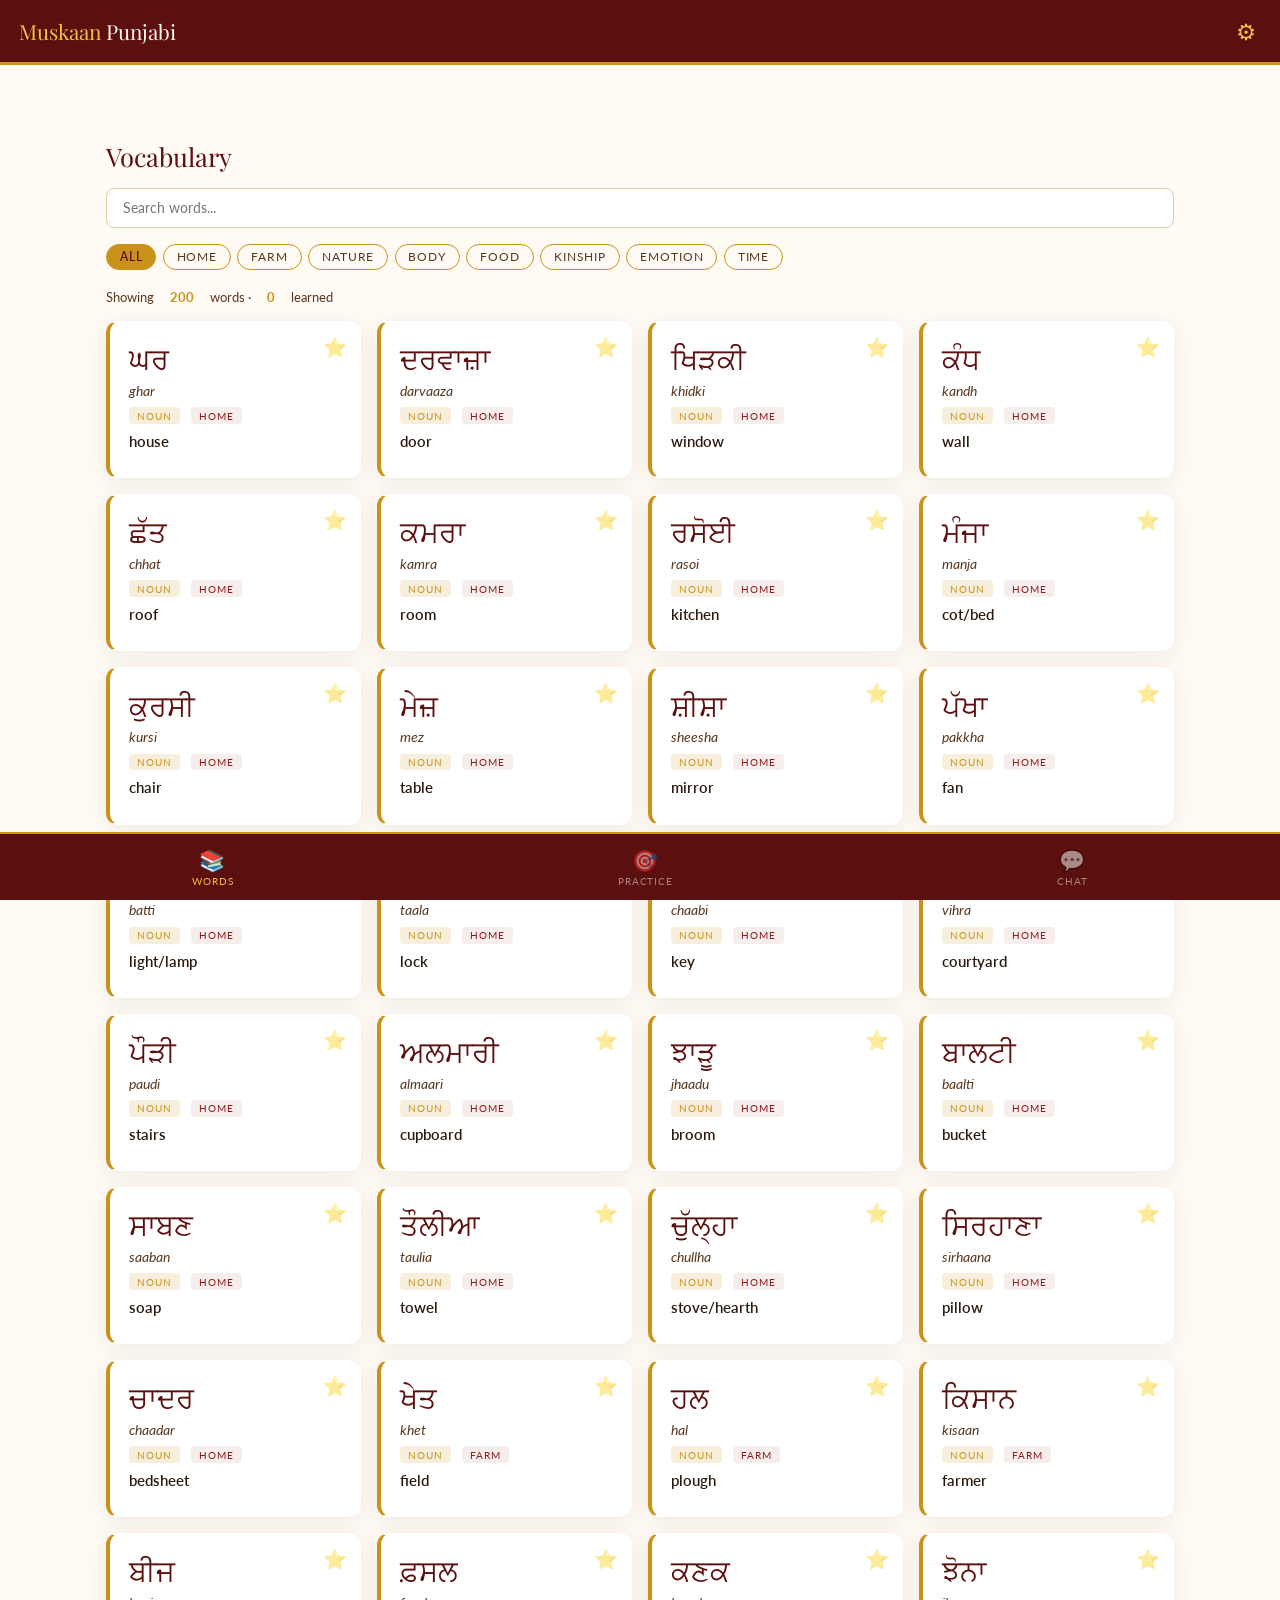
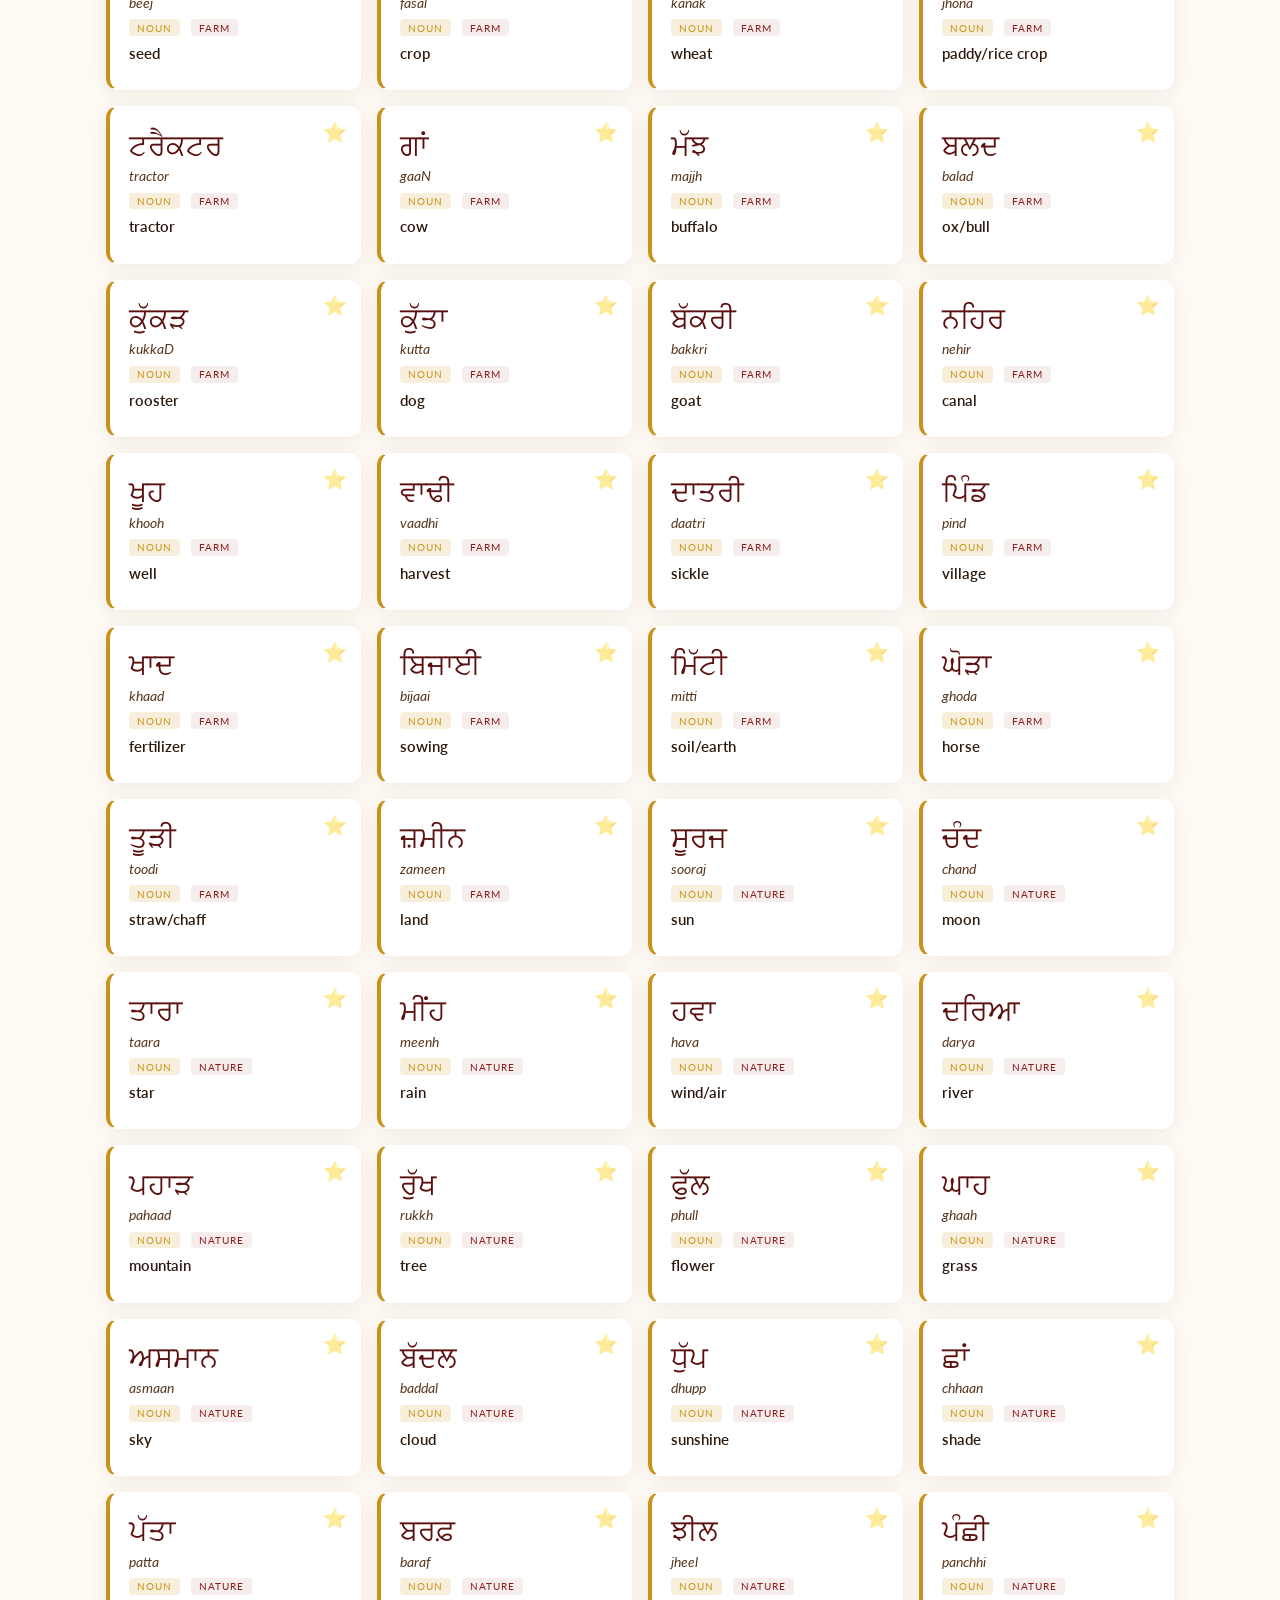
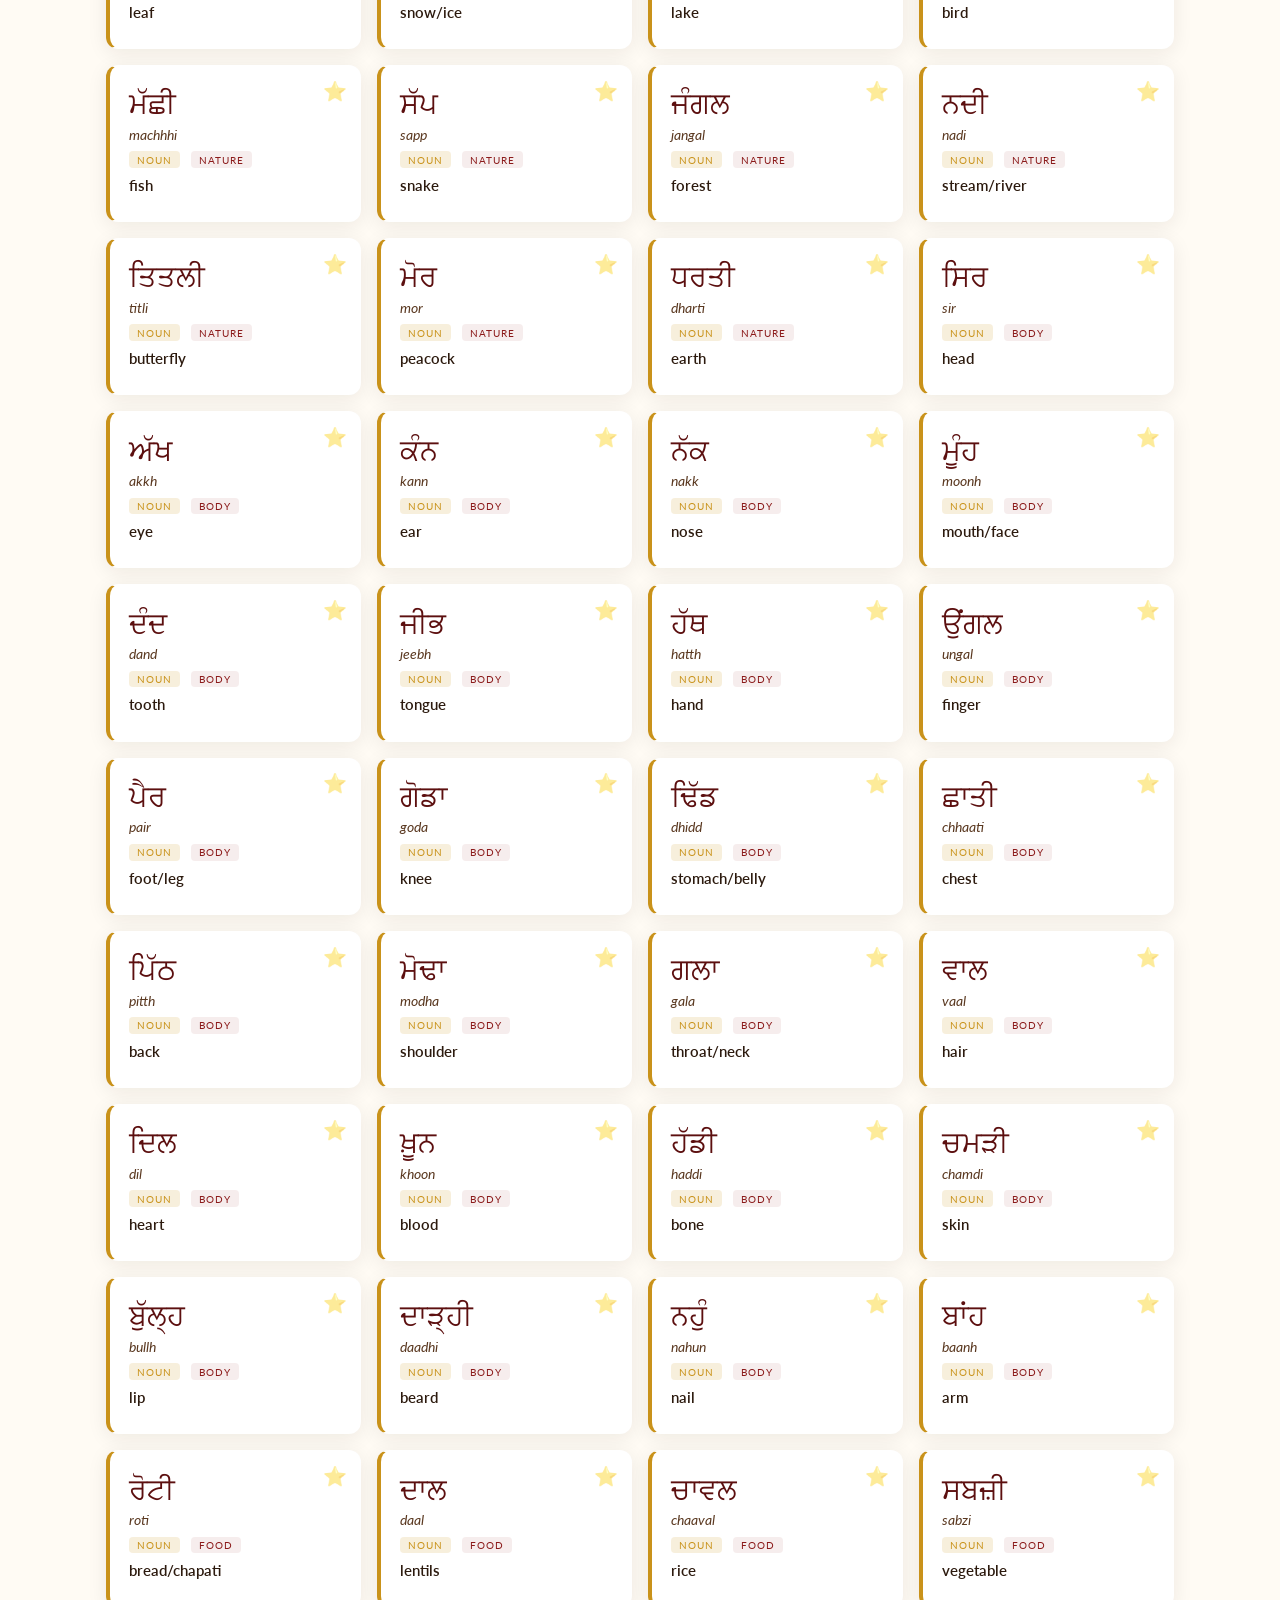
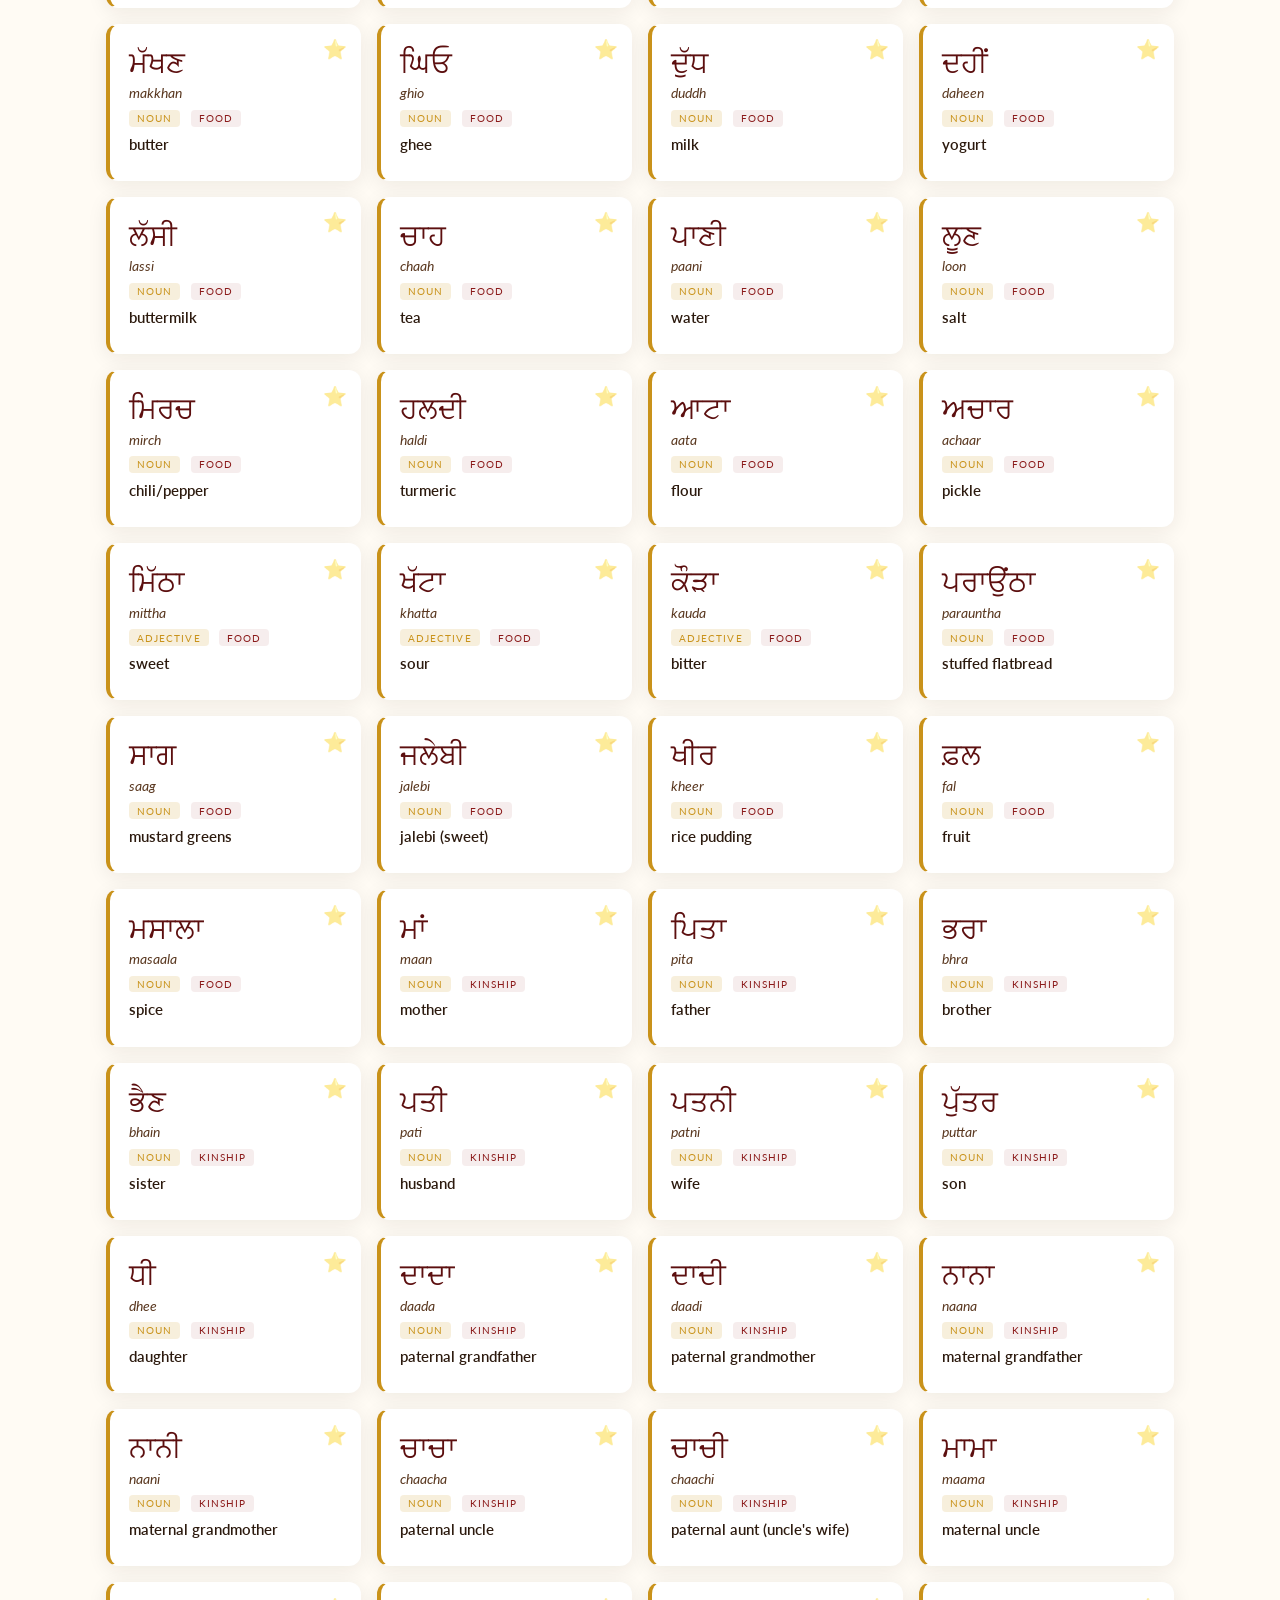
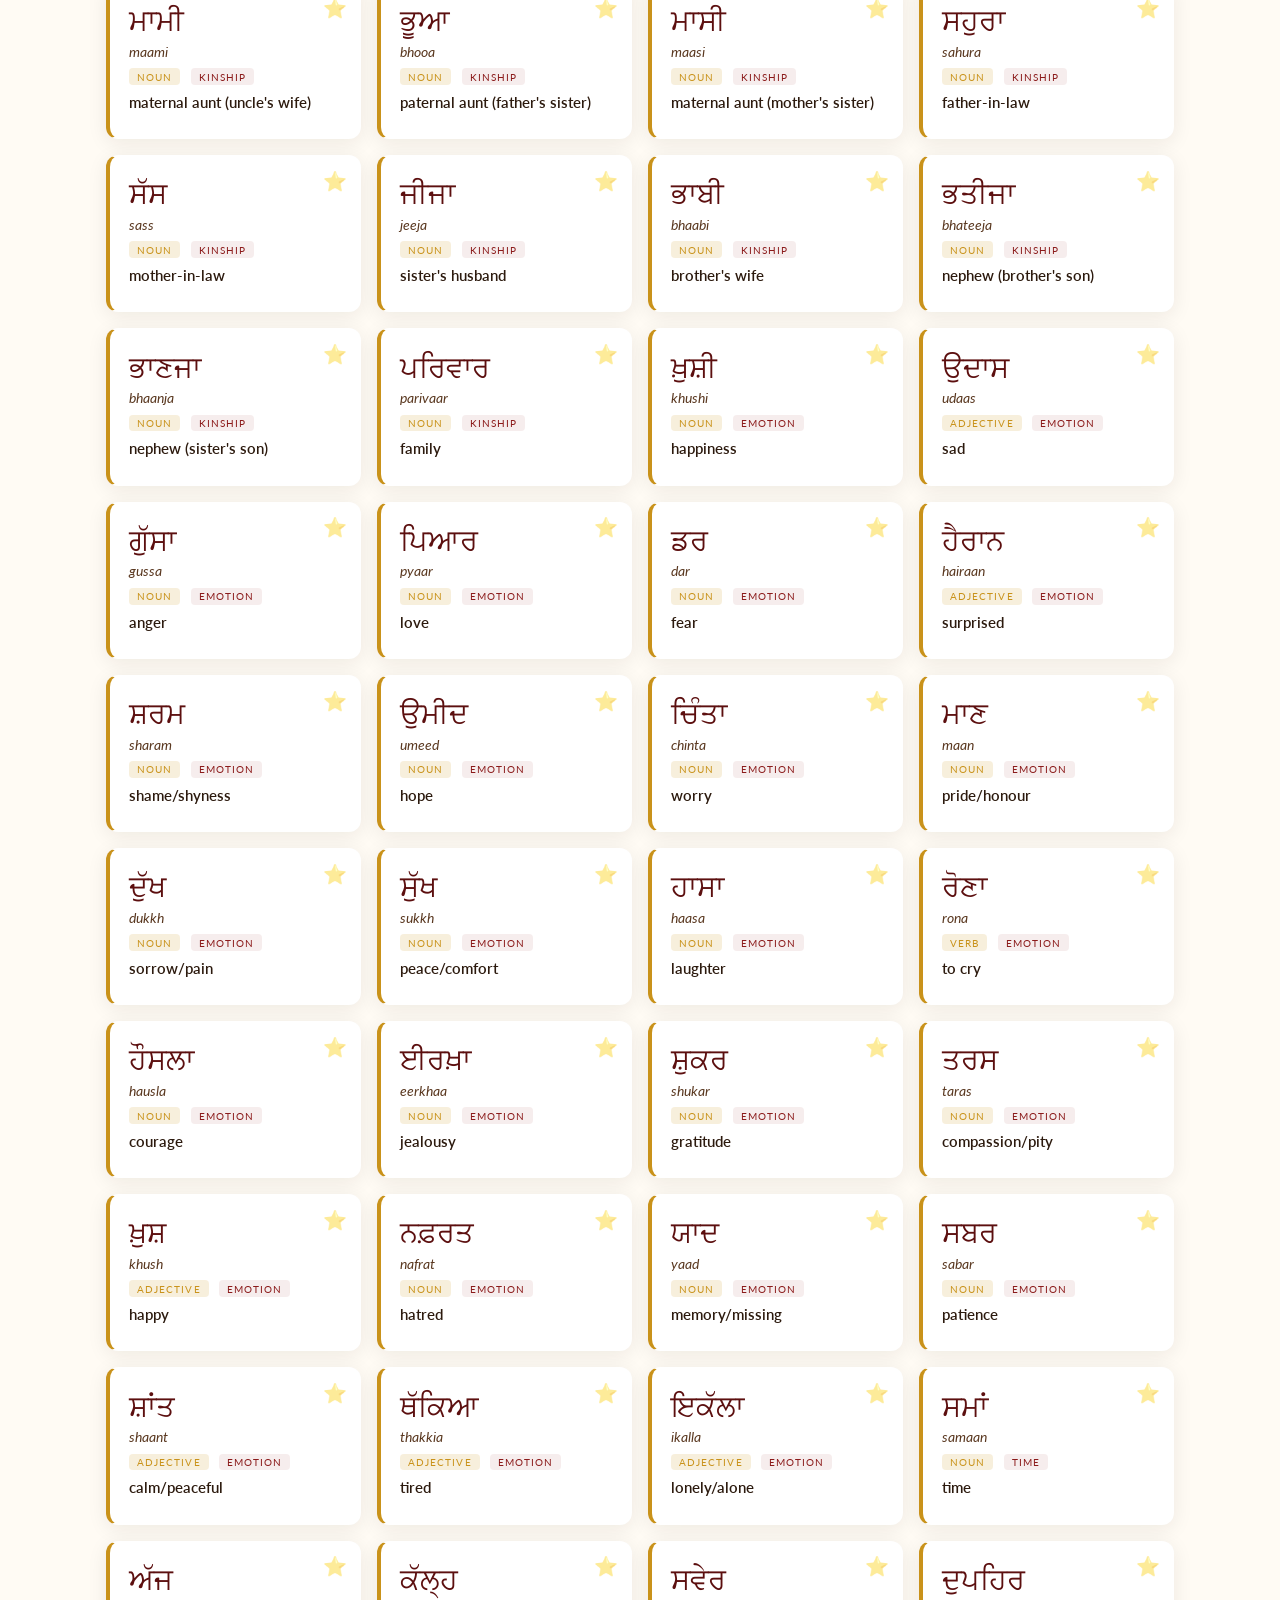
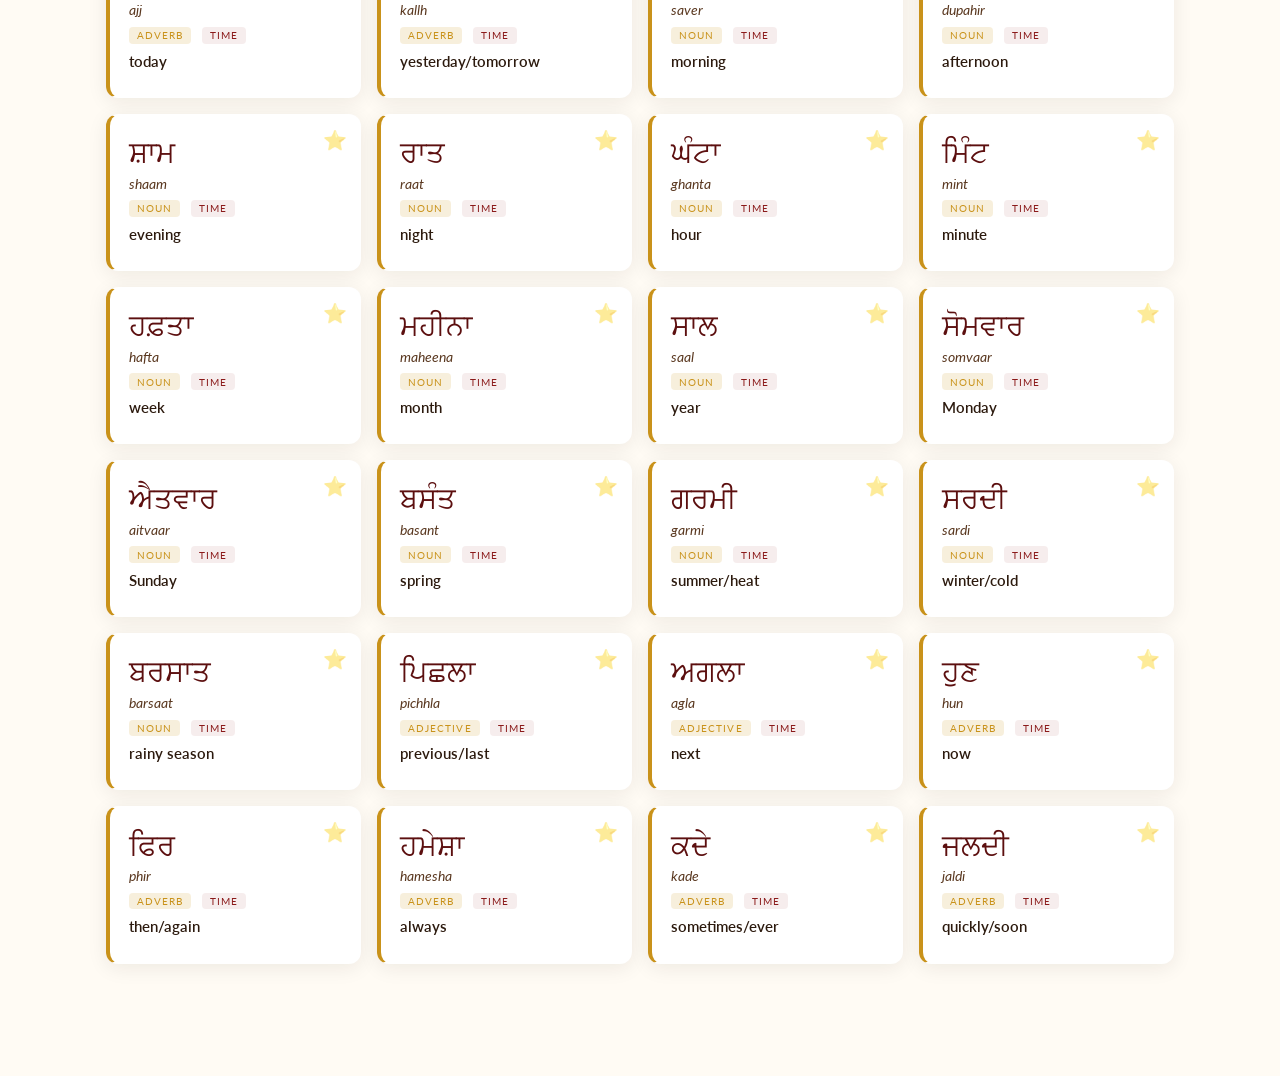
==== commit dcf0da7c: "Add Punjabi vocabulary learning app with 200 words and 4-view controller - vocabulary.js: 200 authen" ====
--- a/index.html
+++ b/index.html
@@ -1,371 +1,17 @@
 <!DOCTYPE html>
-<html lang="pa">
+<html lang="en">
 <head>
   <meta charset="UTF-8" />
   <meta name="viewport" content="width=device-width, initial-scale=1.0" />
-  <title>ਠੇਠ ਪੰਜਾਬੀ — Theth Punjabi</title>
+  <title>Muskaan — Learn Punjabi</title>
   <link rel="stylesheet" href="styles.css" />
   <link rel="preconnect" href="https://fonts.googleapis.com" />
   <link rel="preconnect" href="https://fonts.gstatic.com" crossorigin />
-  <link href="https://fonts.googleapis.com/css2?family=Cormorant+Garamond:ital,wght@0,300;0,400;0,600;1,300;1,400&family=Playfair+Display:ital,wght@0,400;0,700;1,400&family=Lato:wght@300;400&family=Noto+Sans+Gurmukhi:wght@300;400;600;700&display=swap" rel="stylesheet" />
+  <link href="https://fonts.googleapis.com/css2?family=Cormorant+Garamond:ital,wght@0,300;0,400;0,600;1,300;1,400&family=Playfair+Display:ital,wght@0,400;0,700;1,400&family=Lato:wght@300;400&display=swap" rel="stylesheet" />
 </head>
 <body>
-
-  <!-- ══ NAV ══ -->
-  <nav id="navbar">
-    <div class="nav-inner">
-      <a class="nav-brand" href="#" data-view="home">
-        <span class="nav-brand-ik">ੴ</span>
-        <span class="nav-brand-text">ਠੇਠ ਪੰਜਾਬੀ</span>
-      </a>
-      <ul class="nav-links">
-        <li><a href="#" data-view="home" class="nav-link active">Home</a></li>
-        <li><a href="#" data-view="vocabulary" class="nav-link">Vocabulary</a></li>
-        <li><a href="#" data-view="practice" class="nav-link">Practice</a></li>
-        <li><a href="#" data-view="tutor" class="nav-link">AI Tutor</a></li>
-      </ul>
-      <button class="nav-settings-btn" id="btn-settings" aria-label="Settings">⚙</button>
-    </div>
-  </nav>
-
-  <!-- ══ APP VIEWS ══ -->
-  <main id="app">
-
-    <!-- ── HOME VIEW ── -->
-    <section class="view" id="view-home">
-
-      <!-- Hero -->
-      <header id="home-hero">
-        <div class="mandala mandala-left" aria-hidden="true"></div>
-        <div class="mandala mandala-right" aria-hidden="true"></div>
-
-        <div class="hero-content">
-          <p class="hero-bless">ੴ ਸਤਿ ਨਾਮੁ</p>
-          <h1 class="hero-heading gurmukhi">ਠੇਠ ਪੰਜਾਬੀ ਸਿੱਖੋ</h1>
-          <p class="hero-sub">Learn Pure Punjabi — the way it has always been spoken</p>
-          <div class="hero-divider">
-            <span class="divider-flower">✿</span>
-            <span class="divider-line"></span>
-            <span class="divider-flower">✿</span>
-          </div>
-          <p class="hero-tagline">Rooted in Gurmukhī script · Backed by AI · Inspired by tradition</p>
-          <div class="hero-ctas">
-            <button class="btn-primary" data-view="vocabulary">Browse Vocabulary</button>
-            <button class="btn-secondary" data-view="tutor">Talk to AI Tutor</button>
-          </div>
-        </div>
-
-        <!-- Floating marigolds -->
-        <div class="marigold m1" aria-hidden="true">🌼</div>
-        <div class="marigold m2" aria-hidden="true">🌸</div>
-        <div class="marigold m3" aria-hidden="true">🌼</div>
-        <div class="marigold m4" aria-hidden="true">🌸</div>
-        <div class="marigold m5" aria-hidden="true">🌼</div>
-      </header>
-
-      <!-- Word of the Day -->
-      <section class="section wotd-section">
-        <div class="section-inner">
-          <span class="section-tag">Daily Learning</span>
-          <h2 class="section-title">Word of the Day</h2>
-          <div class="divider-gold"></div>
-          <div class="wotd-card fade-in" id="wotd-card">
-            <div class="wotd-gurmukhi gurmukhi" id="wotd-gur">ਲੋਢਾ</div>
-            <div class="wotd-latin" id="wotd-latin">loṛhā</div>
-            <div class="wotd-pos" id="wotd-pos">noun · masculine</div>
-            <div class="wotd-meaning" id="wotd-meaning">a heavy stone roller used to flatten rooftops</div>
-            <div class="wotd-example gurmukhi" id="wotd-example">ਛੱਤ ਉੱਤੇ ਲੋਢਾ ਫੇਰੋ।</div>
-            <div class="wotd-example-tr" id="wotd-example-tr">Roll the stone on the roof.</div>
-            <button class="btn-listen wotd-listen" id="wotd-listen-btn" aria-label="Listen to pronunciation">
-              <span class="listen-icon">🔊</span> Listen
-            </button>
-          </div>
-        </div>
-      </section>
-
-      <!-- Features -->
-      <section class="section features-section">
-        <div class="section-inner">
-          <span class="section-tag">What You Get</span>
-          <h2 class="section-title">Why Theth Punjabi?</h2>
-          <div class="divider-gold"></div>
-
-          <div class="features-grid">
-            <div class="feature-card fade-in">
-              <div class="feature-icon">📖</div>
-              <h3>Deep Vocabulary</h3>
-              <p>Hundreds of authentic Punjabi words drawn from classical literature, folk poetry, and everyday village speech — not just transliterations.</p>
-            </div>
-            <div class="feature-card fade-in">
-              <div class="feature-icon">🎙️</div>
-              <h3>Speak &amp; Listen</h3>
-              <p>Native-quality text-to-speech and browser speech recognition so you can hear correct Punjabi pronunciation and practise speaking aloud.</p>
-            </div>
-            <div class="feature-card fade-in">
-              <div class="feature-icon">🤖</div>
-              <h3>AI Conversation Tutor</h3>
-              <p>Chat in Punjabi with an AI tutor powered by Claude. Get instant corrections, explanations, and cultural context for any word or phrase.</p>
-            </div>
-          </div>
-        </div>
-      </section>
-
-      <!-- Theth Explainer -->
-      <section class="section explainer-section">
-        <div class="section-inner">
-          <span class="section-tag">About the Language</span>
-          <h2 class="section-title">What is "Theth" Punjabi?</h2>
-          <div class="divider-gold"></div>
-          <div class="explainer-body fade-in">
-            <p><strong>ਠੇਠ (Theth)</strong> means <em>pure</em> or <em>genuine</em>. Theth Punjabi refers to the unadulterated, classical form of the language — rich with words that have survived from ancient Indo-Aryan roots, preserved in Guru Granth Sahib Ji, in the poetry of Bulla Shah and Waris Shah, and in the mouths of elders in the villages of Majha, Malwa, and Doaba.</p>
-            <p>Unlike modern colloquial Punjabi — which borrows heavily from Urdu, Hindi, and English — Theth Punjabi carries the full flavour of the culture: its agricultural metaphors, its devotional vocabulary, its earthy humour.</p>
-            <blockquote class="explainer-quote">
-              "ਬੋਲੀ ਉਹ ਜੋ ਦਿਲ ਛੂਹੇ।"
-              <cite>The language that touches the heart.</cite>
-            </blockquote>
-          </div>
-        </div>
-      </section>
-
-    </section><!-- /view-home -->
-
-
-    <!-- ── VOCABULARY VIEW ── -->
-    <section class="view hidden" id="view-vocabulary">
-      <div class="section section-inner vocab-wrapper">
-        <span class="section-tag">Explore Words</span>
-        <h2 class="section-title">Vocabulary</h2>
-        <div class="divider-gold"></div>
-
-        <!-- Search + filter bar -->
-        <div class="vocab-toolbar">
-          <div class="vocab-search-wrap">
-            <input type="search" id="vocab-search" placeholder="Search in Punjabi or English…" autocomplete="off" />
-            <span class="vocab-search-icon">🔍</span>
-          </div>
-          <div class="vocab-categories" id="vocab-categories">
-            <button class="cat-chip active" data-cat="all">All</button>
-            <button class="cat-chip" data-cat="body">Body</button>
-            <button class="cat-chip" data-cat="nature">Nature</button>
-            <button class="cat-chip" data-cat="home">Home</button>
-            <button class="cat-chip" data-cat="farm">Farm</button>
-            <button class="cat-chip" data-cat="emotion">Emotion</button>
-            <button class="cat-chip" data-cat="food">Food</button>
-            <button class="cat-chip" data-cat="time">Time</button>
-            <button class="cat-chip" data-cat="kinship">Kinship</button>
-          </div>
-        </div>
-
-        <!-- Word lookup bar -->
-        <div class="vocab-lookup-bar">
-          <input type="text" id="vocab-lookup" placeholder="Type any Punjabi word for full details…" autocomplete="off" />
-          <button class="btn-primary btn-sm" id="btn-lookup">Look Up</button>
-        </div>
-
-        <!-- Vocab grid -->
-        <div class="vocab-grid" id="vocab-grid">
-          <!-- Populated by script.js -->
-          <div class="vocab-empty hidden" id="vocab-empty">No words found. Try a different search.</div>
-        </div>
-
-        <!-- Detail panel -->
-        <div class="vocab-detail hidden" id="vocab-detail">
-          <button class="vocab-detail-close" id="vocab-detail-close" aria-label="Close">✕</button>
-          <div class="vd-gurmukhi gurmukhi" id="vd-gur"></div>
-          <div class="vd-latin" id="vd-latin"></div>
-          <div class="vd-pos" id="vd-pos"></div>
-          <div class="vd-meaning" id="vd-meaning"></div>
-          <div class="vd-example gurmukhi" id="vd-example"></div>
-          <div class="vd-example-tr" id="vd-example-tr"></div>
-          <div class="vd-actions">
-            <button class="btn-listen" id="vd-listen-btn"><span class="listen-icon">🔊</span> Listen</button>
-            <button class="btn-practice" id="vd-practice-btn">Practice This Word</button>
-          </div>
-        </div>
-
-      </div>
-    </section><!-- /view-vocabulary -->
-
-
-    <!-- ── PRACTICE VIEW ── -->
-    <section class="view hidden" id="view-practice">
-      <div class="section section-inner practice-wrapper">
-        <span class="section-tag">Active Learning</span>
-        <h2 class="section-title">Practice</h2>
-        <div class="divider-gold"></div>
-
-        <!-- Word selector -->
-        <div class="practice-selector">
-          <label for="practice-cat-select">Practice category:</label>
-          <select id="practice-cat-select">
-            <option value="all">All Categories</option>
-            <option value="body">Body</option>
-            <option value="nature">Nature</option>
-            <option value="home">Home</option>
-            <option value="farm">Farm</option>
-            <option value="emotion">Emotion</option>
-            <option value="food">Food</option>
-            <option value="time">Time</option>
-            <option value="kinship">Kinship</option>
-          </select>
-          <button class="btn-primary btn-sm" id="btn-new-word">New Word</button>
-        </div>
-
-        <!-- Practice card -->
-        <div class="practice-card fade-in" id="practice-card">
-          <div class="practice-prompt" id="practice-prompt">
-            <div class="pc-gurmukhi gurmukhi" id="pc-gur">ਪਾਣੀ</div>
-            <div class="pc-latin" id="pc-latin">pāṇī</div>
-          </div>
-
-          <div class="practice-reveal hidden" id="practice-reveal">
-            <div class="pc-meaning" id="pc-meaning">water</div>
-            <div class="pc-pos" id="pc-pos">noun · masculine</div>
-            <div class="pc-example gurmukhi" id="pc-example">ਪਾਣੀ ਪੀਓ।</div>
-            <div class="pc-example-tr" id="pc-example-tr">Drink water.</div>
-          </div>
-
-          <div class="practice-actions">
-            <button class="btn-listen" id="pc-listen-btn"><span class="listen-icon">🔊</span> Listen</button>
-            <button class="btn-primary btn-sm" id="btn-reveal">Show Meaning</button>
-            <button class="btn-record" id="btn-record" aria-label="Record your pronunciation">🎙 Speak</button>
-          </div>
-
-          <div class="practice-feedback hidden" id="practice-feedback">
-            <div class="feedback-icon" id="feedback-icon">✓</div>
-            <div class="feedback-msg" id="feedback-msg"></div>
-          </div>
-
-          <div class="practice-rating hidden" id="practice-rating">
-            <p>How well did you know this?</p>
-            <div class="rating-btns">
-              <button class="rating-btn rating-bad"  data-rating="1">Again</button>
-              <button class="rating-btn rating-ok"   data-rating="2">Hard</button>
-              <button class="rating-btn rating-good" data-rating="3">Good</button>
-              <button class="rating-btn rating-easy" data-rating="4">Easy</button>
-            </div>
-          </div>
-        </div>
-
-        <!-- Session stats -->
-        <div class="practice-stats">
-          <div class="stat-pill"><span id="stat-seen">0</span> seen</div>
-          <div class="stat-pill"><span id="stat-correct">0</span> correct</div>
-          <div class="stat-pill"><span id="stat-streak">0</span> streak</div>
-        </div>
-
-      </div>
-    </section><!-- /view-practice -->
-
-
-    <!-- ── TUTOR VIEW ── -->
-    <section class="view hidden" id="view-tutor">
-      <div class="tutor-layout">
-
-        <!-- Sidebar -->
-        <aside class="tutor-sidebar">
-          <div class="sidebar-section">
-            <h3 class="sidebar-heading">Conversation Starters</h3>
-            <ul class="starter-list" id="starter-list">
-              <li><button class="starter-btn" data-msg="ਸਤਿ ਸ੍ਰੀ ਅਕਾਲ! ਮੈਂ ਪੰਜਾਬੀ ਸਿੱਖਣਾ ਚਾਹੁੰਦਾ ਹਾਂ।">Greet &amp; introduce yourself</button></li>
-              <li><button class="starter-btn" data-msg="ਮੈਨੂੰ ਠੇਠ ਪੰਜਾਬੀ ਵਿੱਚ ਰੁੱਤਾਂ ਬਾਰੇ ਦੱਸੋ।">Ask about the seasons</button></li>
-              <li><button class="starter-btn" data-msg="ਦੱਸੋ ਕਿ ਪੰਜਾਬੀ ਵਿੱਚ ਖੇਤੀ ਦੇ ਸ਼ਬਦ ਕੀ ਹਨ।">Farming vocabulary</button></li>
-              <li><button class="starter-btn" data-msg="ਮੈਂ ਇੱਕ ਵਾਕ ਬਣਾਇਆ ਹੈ। ਕੀ ਤੁਸੀਂ ਠੀਕ ਕਰ ਸਕਦੇ ਹੋ?">Correct my sentence</button></li>
-              <li><button class="starter-btn" data-msg="ਵਾਰਿਸ ਸ਼ਾਹ ਦੀ ਕਵਿਤਾ ਵਿੱਚੋਂ ਇੱਕ ਸਤਰ ਦੱਸੋ।">Quote Waris Shah</button></li>
-              <li><button class="starter-btn" data-msg="ਠੇਠ ਪੰਜਾਬੀ ਅਤੇ ਆਮ ਪੰਜਾਬੀ ਵਿੱਚ ਕੀ ਫ਼ਰਕ ਹੈ?">Theth vs modern Punjabi</button></li>
-            </ul>
-          </div>
-          <div class="sidebar-section">
-            <h3 class="sidebar-heading">API Key</h3>
-            <div class="api-key-status" id="api-key-status">
-              <span class="api-dot api-dot-none" id="api-dot"></span>
-              <span id="api-status-text">No key set</span>
-            </div>
-            <button class="btn-secondary btn-sm" id="btn-set-key">Set API Key</button>
-          </div>
-          <div class="sidebar-section">
-            <button class="btn-outline btn-sm" id="btn-reset-chat">Reset Chat</button>
-          </div>
-        </aside>
-
-        <!-- Chat main -->
-        <div class="tutor-main">
-          <div class="chat-window" id="chat-window" role="log" aria-live="polite" aria-label="Chat messages">
-            <!-- Welcome message -->
-            <div class="chat-msg chat-msg-ai" id="chat-welcome">
-              <div class="chat-avatar">ੴ</div>
-              <div class="chat-bubble">
-                <p>ਸਤਿ ਸ੍ਰੀ ਅਕਾਲ! I am your Theth Punjabi AI Tutor. Ask me anything in Punjabi or English — I will respond in Punjabi with English explanations. To unlock full AI responses, add your Claude API key in the sidebar.</p>
-              </div>
-            </div>
-          </div>
-          <form class="chat-input-bar" id="chat-form" autocomplete="off">
-            <textarea
-              id="chat-input"
-              rows="1"
-              placeholder="Type in Punjabi or English… (Enter to send, Shift+Enter for newline)"
-              aria-label="Message input"
-            ></textarea>
-            <button type="submit" class="btn-primary chat-send-btn" aria-label="Send message">Send</button>
-          </form>
-        </div>
-
-      </div>
-    </section><!-- /view-tutor -->
-
-  </main><!-- /app -->
-
-
-  <!-- ══ SETTINGS MODAL ══ -->
-  <div class="modal-overlay hidden" id="modal-overlay"></div>
-  <div class="modal hidden" id="modal-settings" role="dialog" aria-modal="true" aria-labelledby="modal-title">
-    <div class="modal-header">
-      <h2 class="modal-title" id="modal-title">Settings</h2>
-      <button class="modal-close" id="modal-close" aria-label="Close settings">✕</button>
-    </div>
-    <div class="modal-body">
-
-      <div class="settings-group">
-        <label class="settings-label" for="settings-api-key">Claude API Key</label>
-        <input type="password" id="settings-api-key" placeholder="sk-ant-…" autocomplete="off" />
-        <p class="settings-hint">Your key is stored only in your browser's localStorage and never sent to any server except Anthropic.</p>
-      </div>
-
-      <div class="settings-group">
-        <label class="settings-label" for="settings-tts-lang">TTS Language Code</label>
-        <input type="text" id="settings-tts-lang" placeholder="pa-IN" value="pa-IN" />
-        <p class="settings-hint">Web Speech API language code for Punjabi text-to-speech.</p>
-      </div>
-
-      <div class="settings-group">
-        <label class="settings-label" for="settings-tutor-mode">Tutor Response Mode</label>
-        <select id="settings-tutor-mode">
-          <option value="bilingual">Bilingual (Punjabi + English)</option>
-          <option value="punjabi">Punjabi only</option>
-          <option value="english">English only</option>
-        </select>
-      </div>
-
-      <div class="settings-group">
-        <label class="settings-label">Clear Progress Data</label>
-        <button class="btn-outline btn-sm" id="btn-clear-progress">Clear All Progress</button>
-        <p class="settings-hint">Resets your practice session stats and word history.</p>
-      </div>
-
-    </div>
-    <div class="modal-footer">
-      <button class="btn-primary" id="btn-save-settings">Save Settings</button>
-    </div>
-  </div>
-
-
-  <!-- ══ TOAST ══ -->
-  <div class="toast hidden" id="toast" role="status" aria-live="assertive"></div>
-
+  <!-- App is built dynamically by script.js -->
   <script src="vocabulary.js"></script>
-  <script src="vocabulary-wt.js"></script>
-  <script src="speech.js"></script>
-  <script src="ai-tutor.js"></script>
   <script src="script.js"></script>
 </body>
 </html>
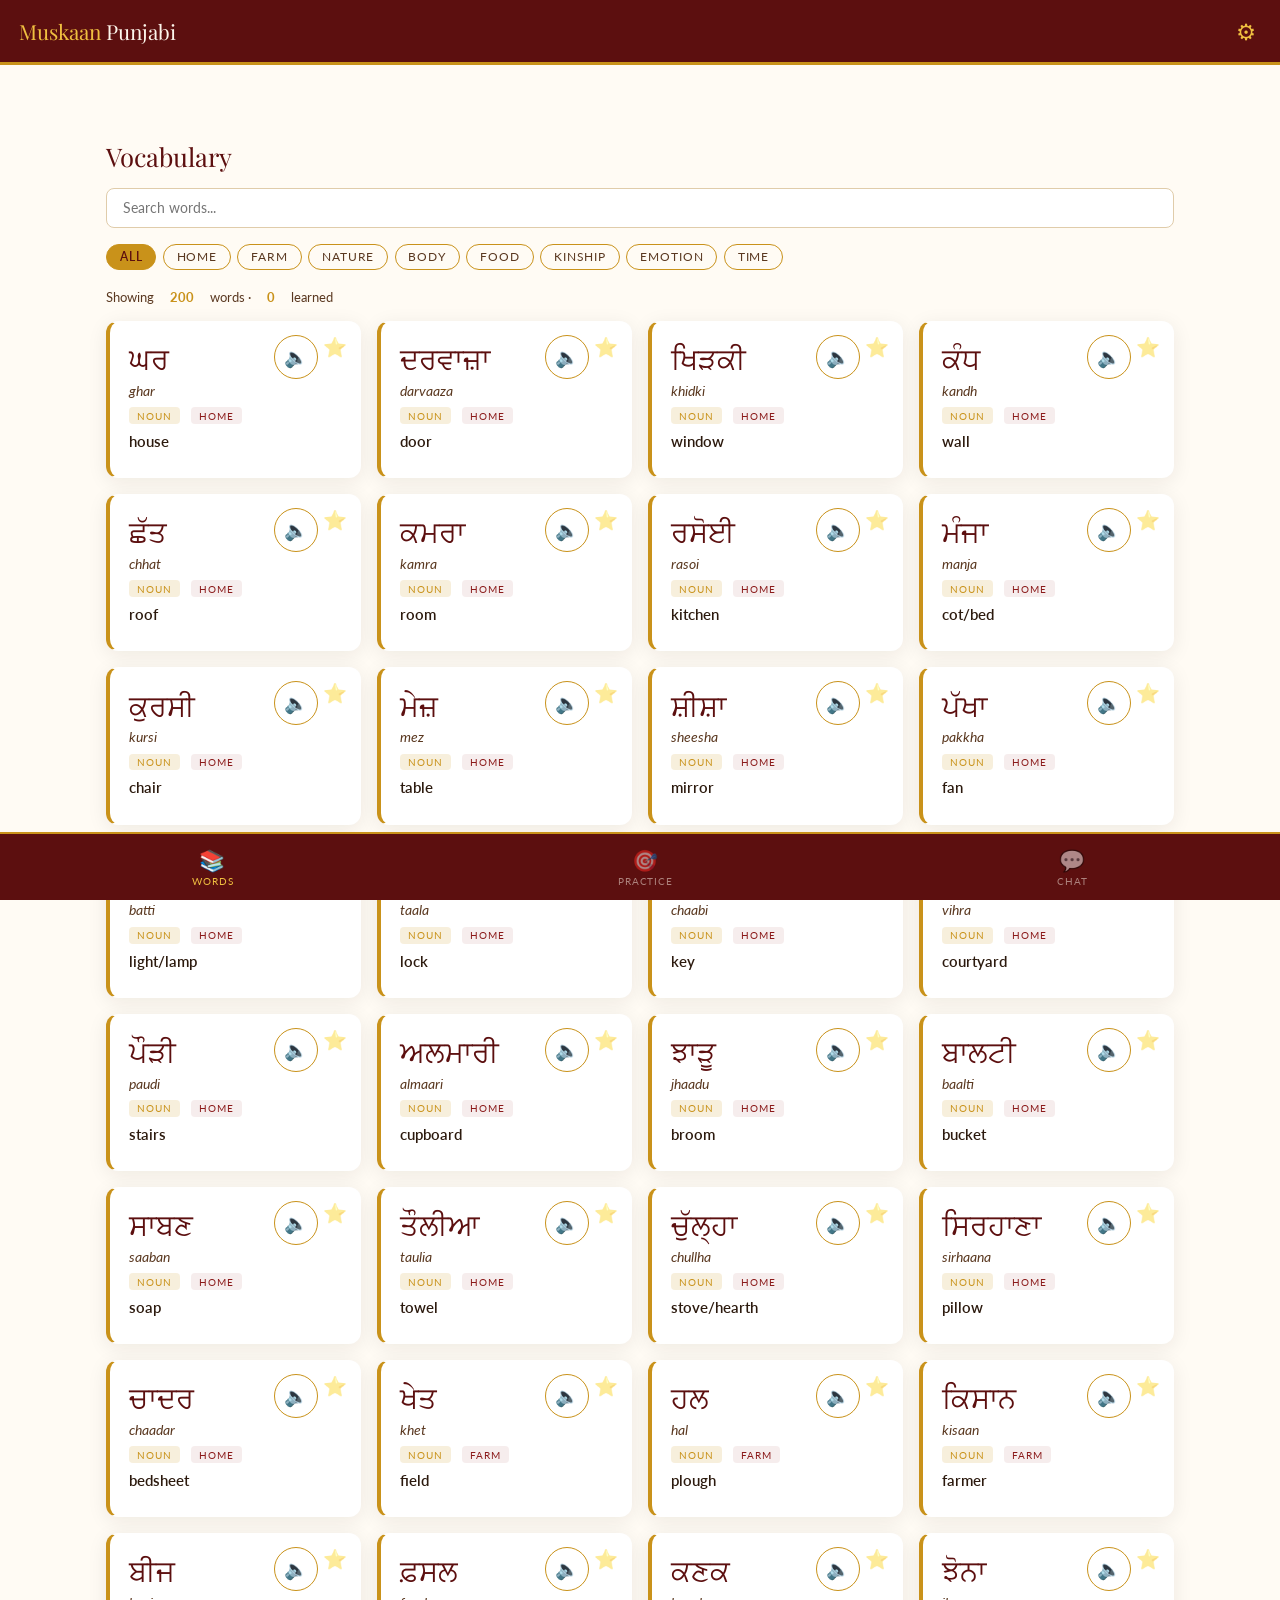
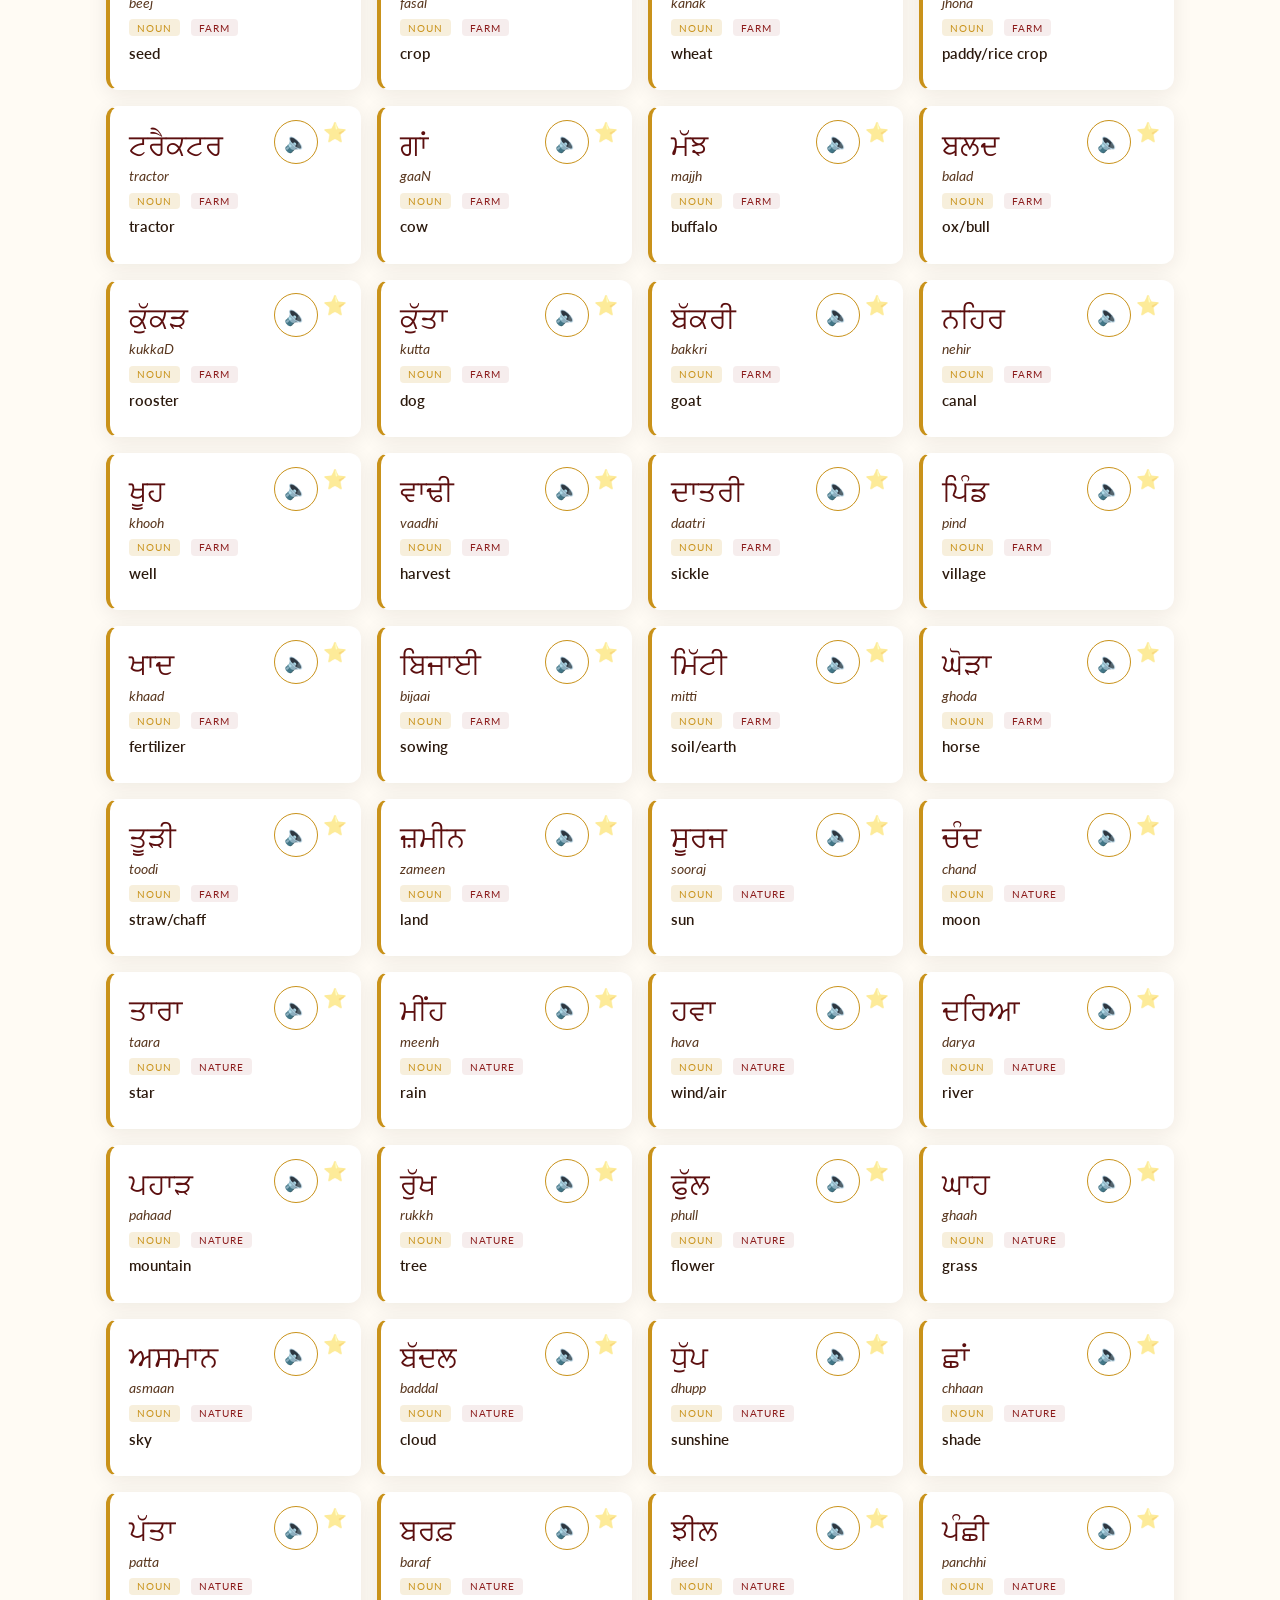
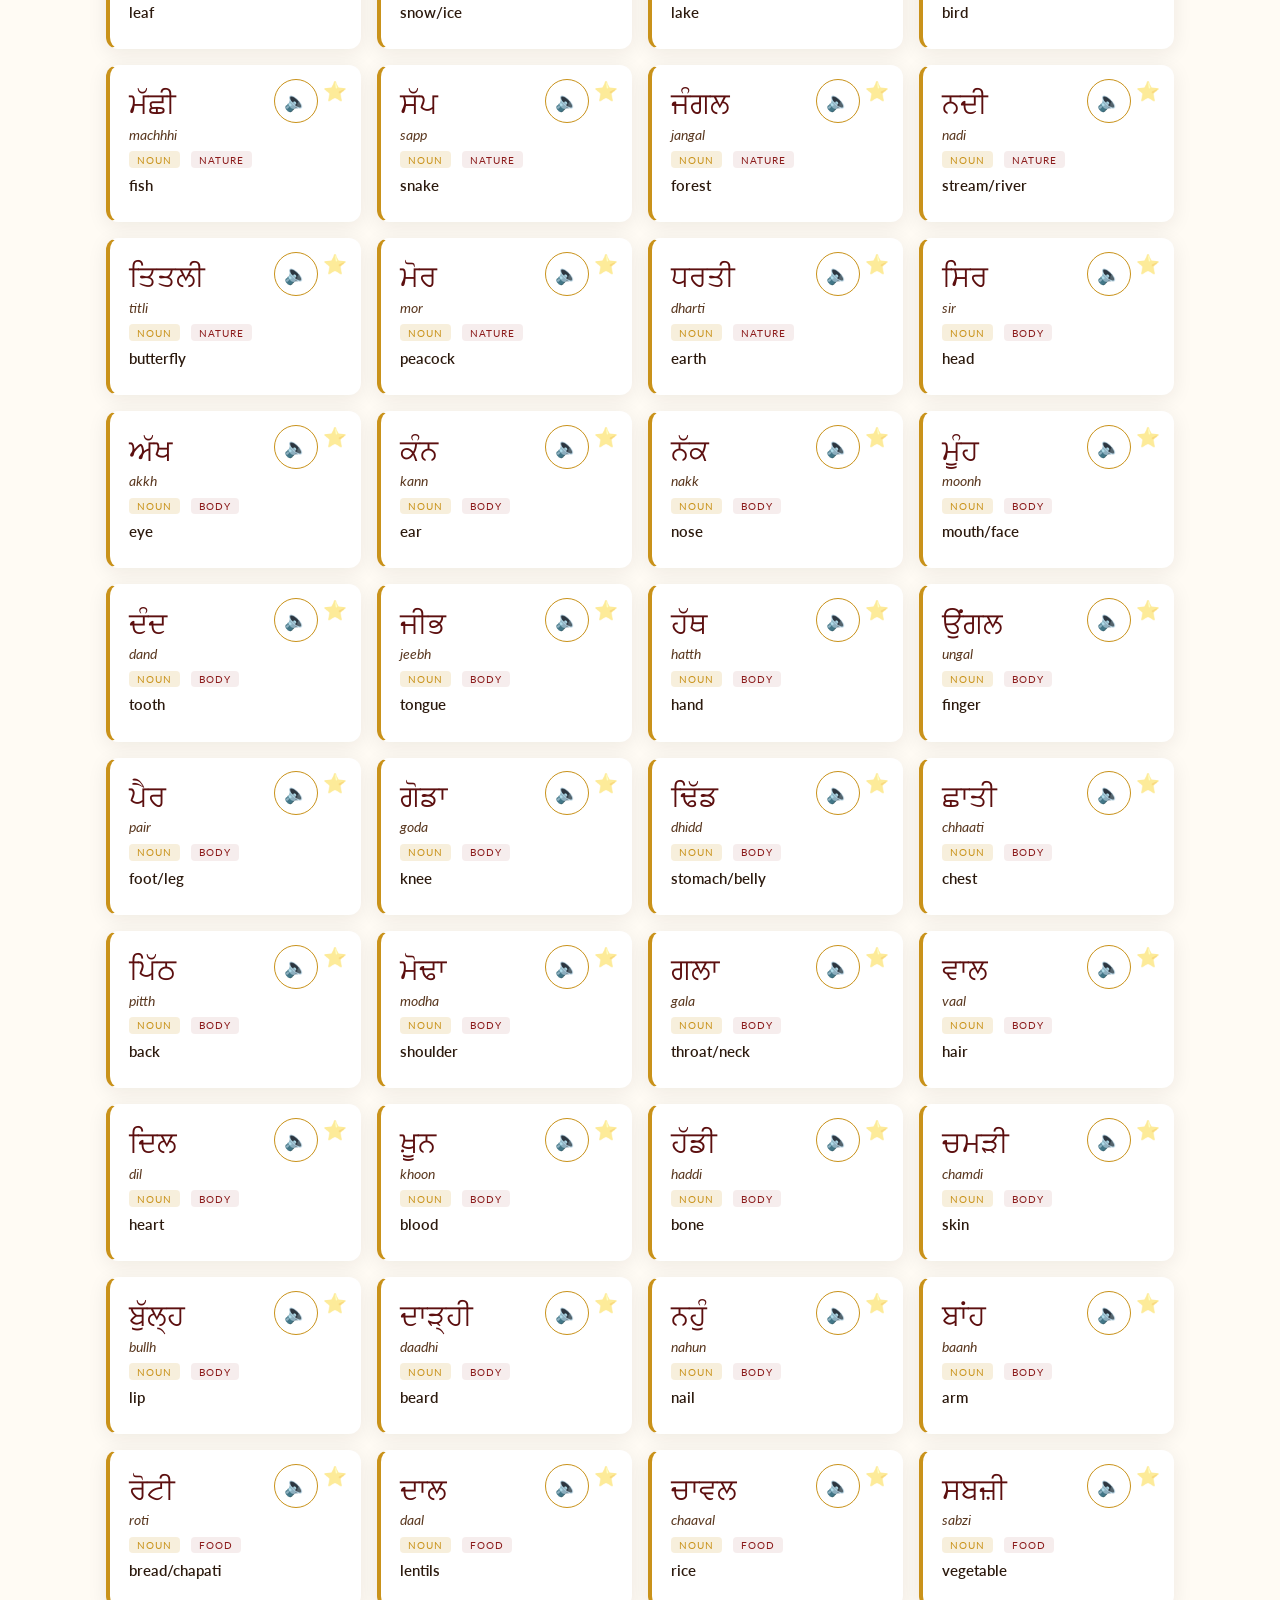
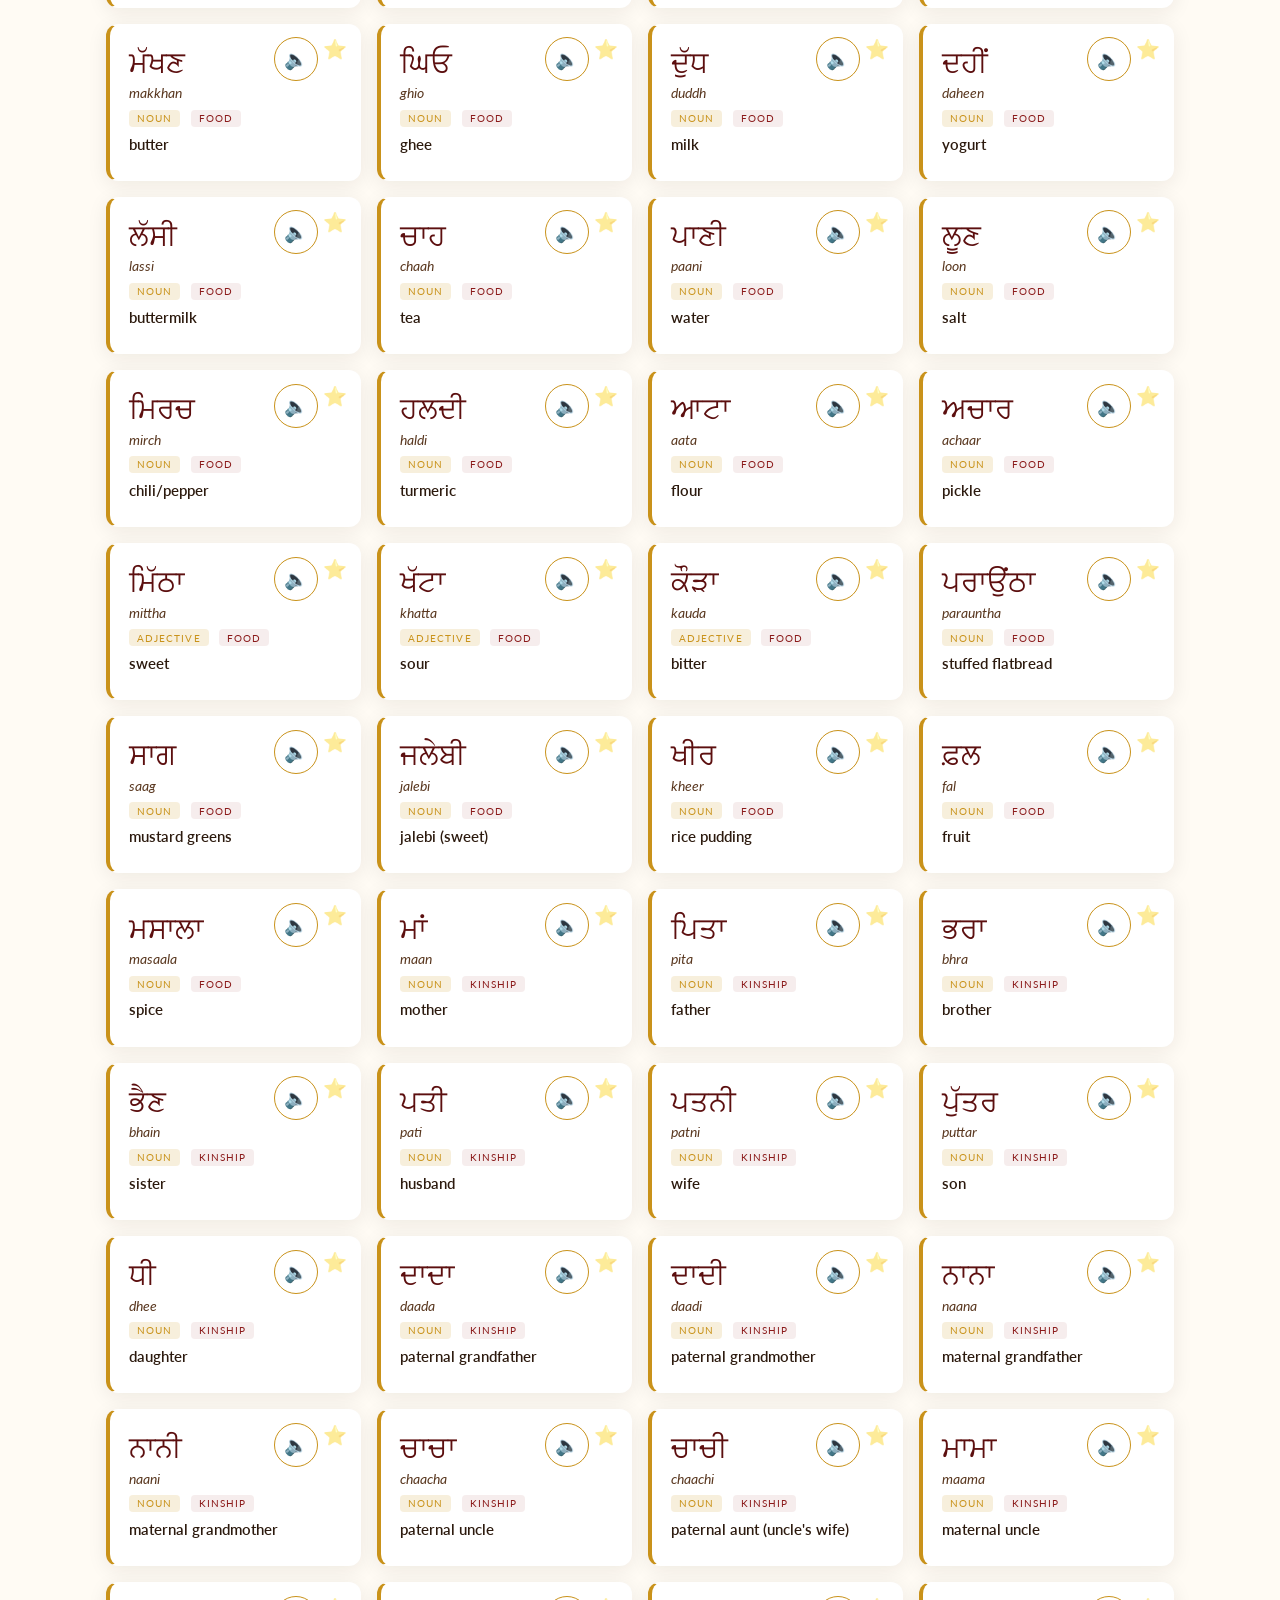
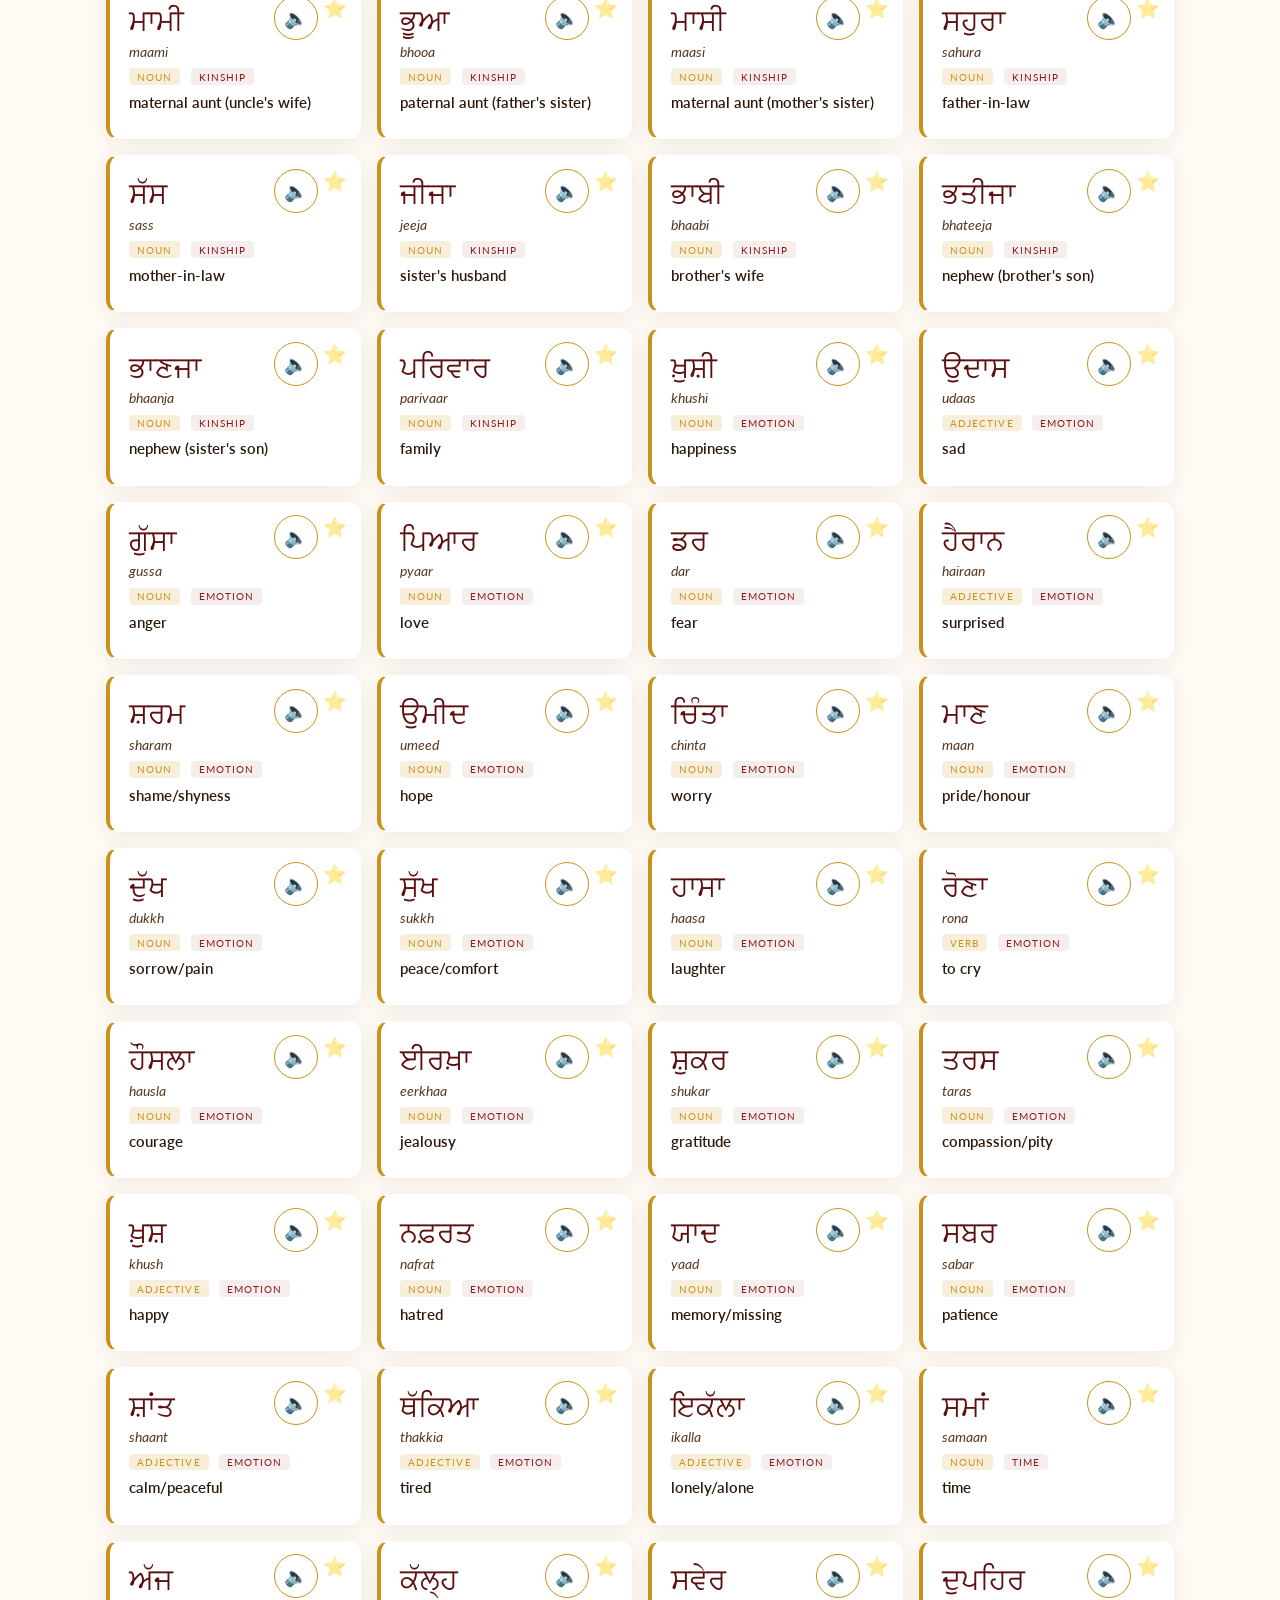
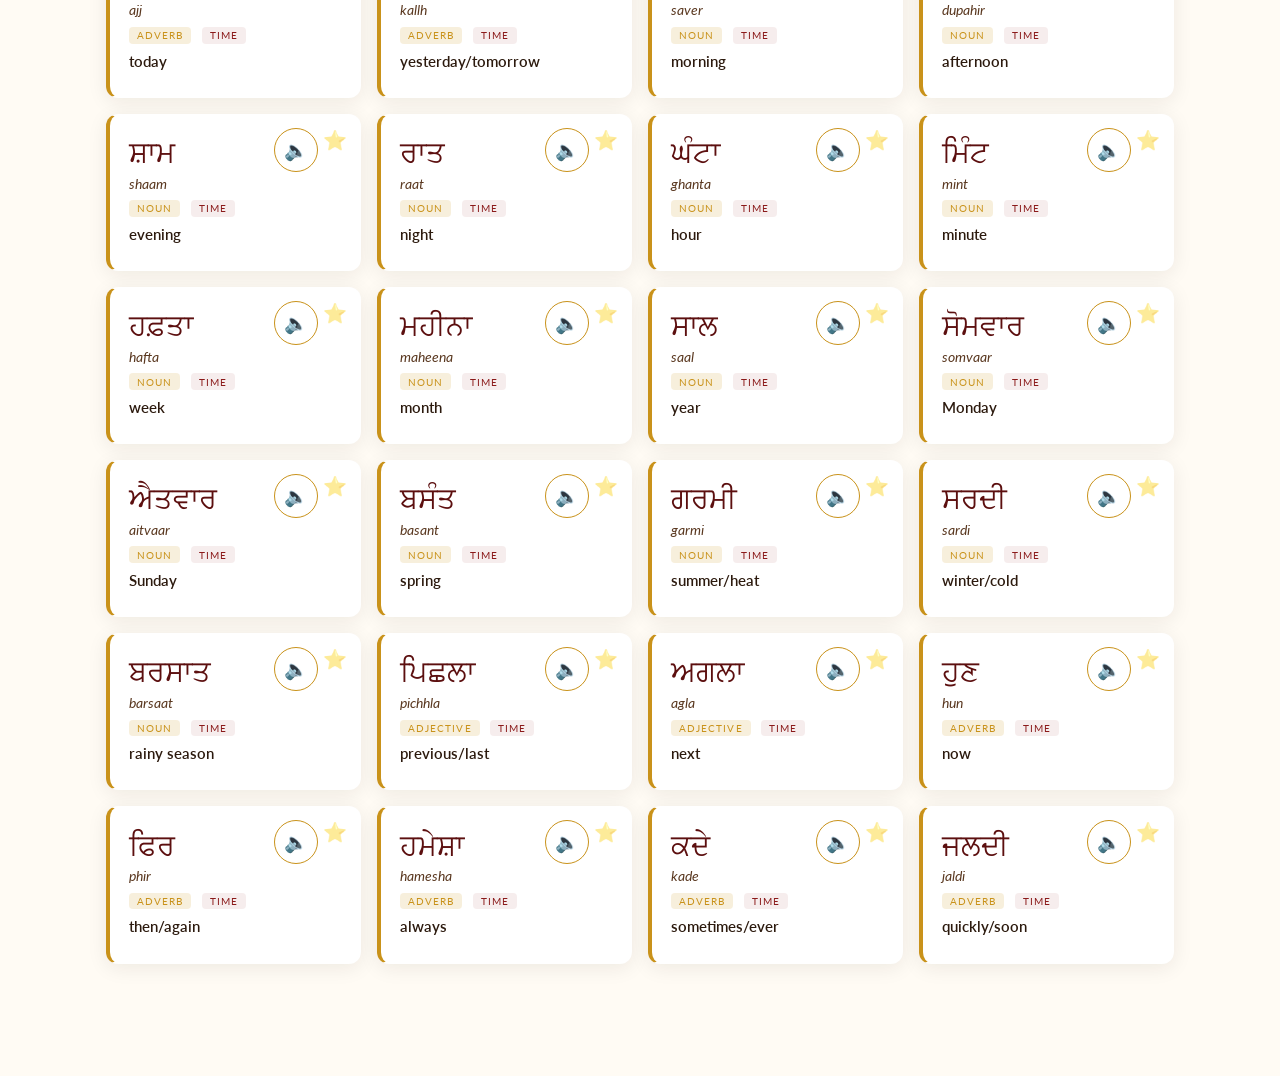
==== commit 997a1111: "Replace all TTS with pre-generated Punjabi audio files Root cause: Google Translate TTS returns 404 " ====
--- a/index.html
+++ b/index.html
@@ -12,6 +12,7 @@
 <body>
   <!-- App is built dynamically by script.js -->
   <script src="vocabulary.js"></script>
+  <script src="audio-map.js"></script>
   <script src="script.js"></script>
 </body>
 </html>
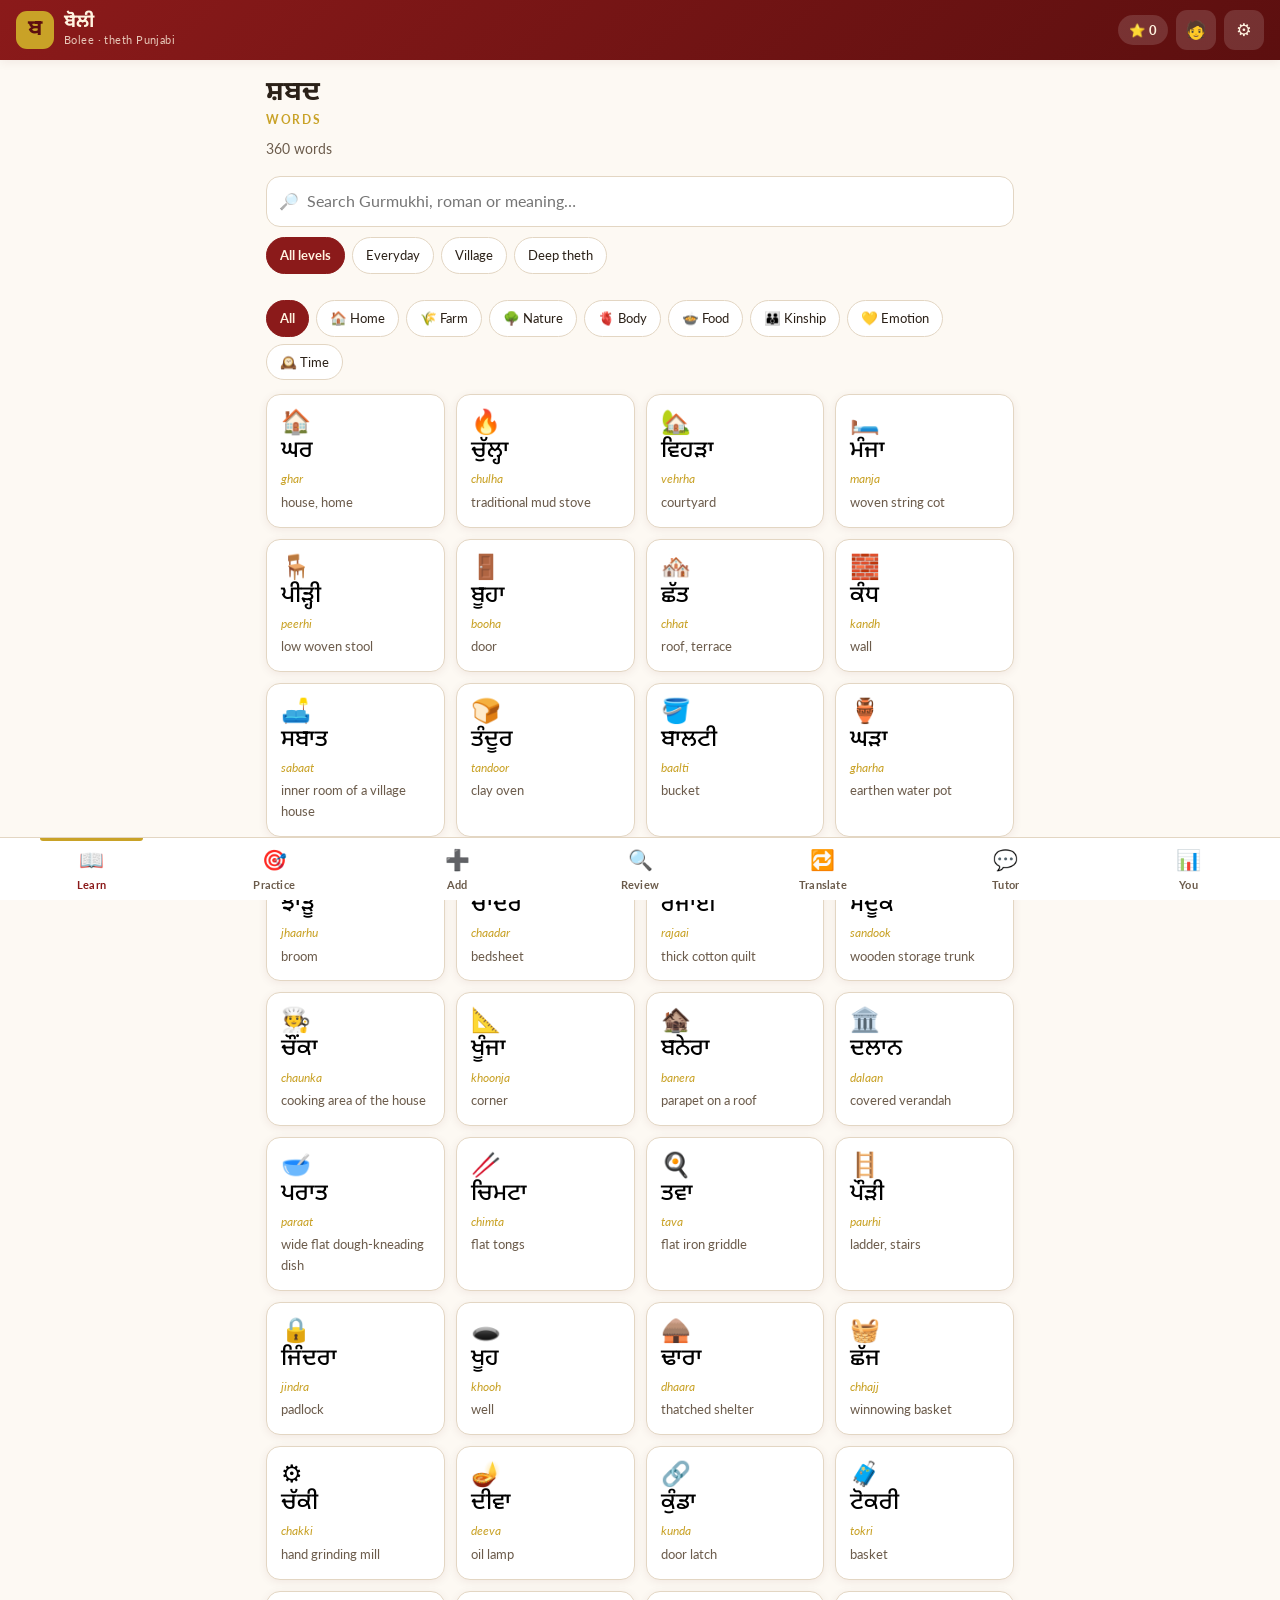
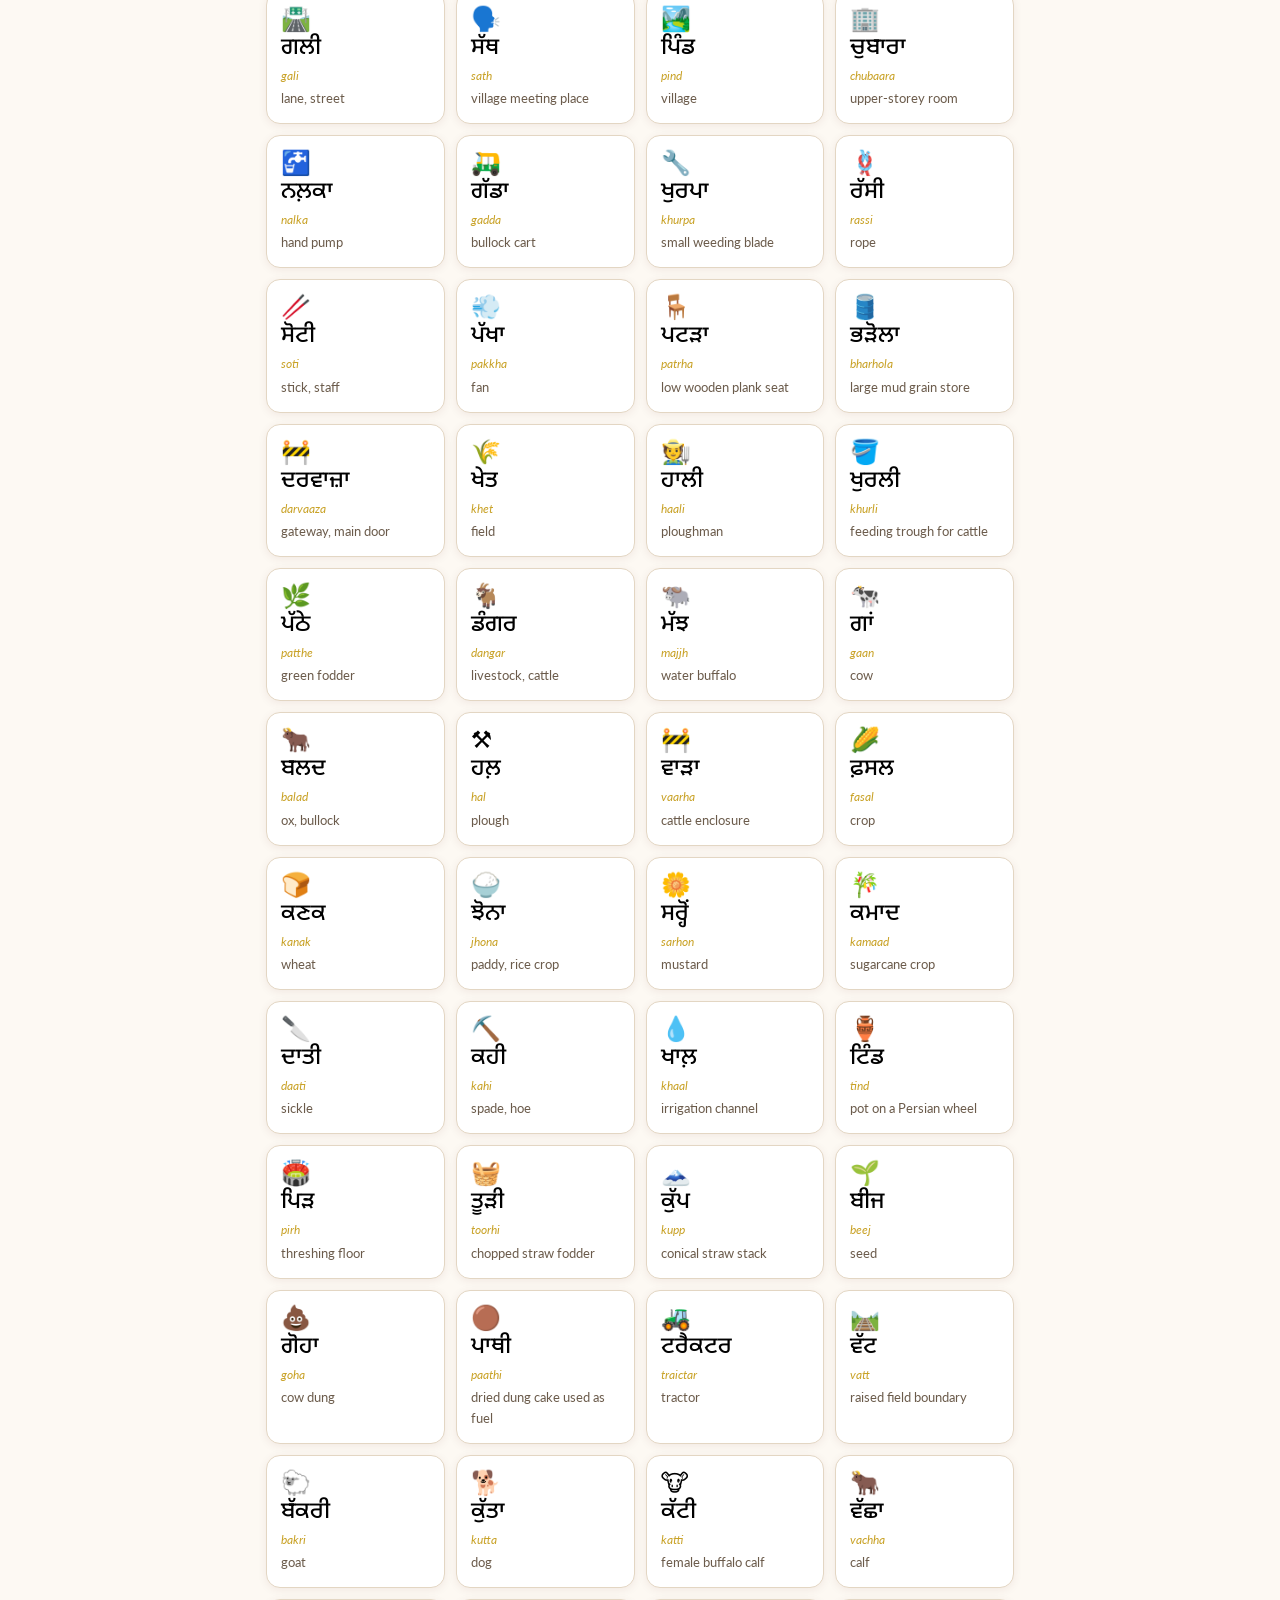
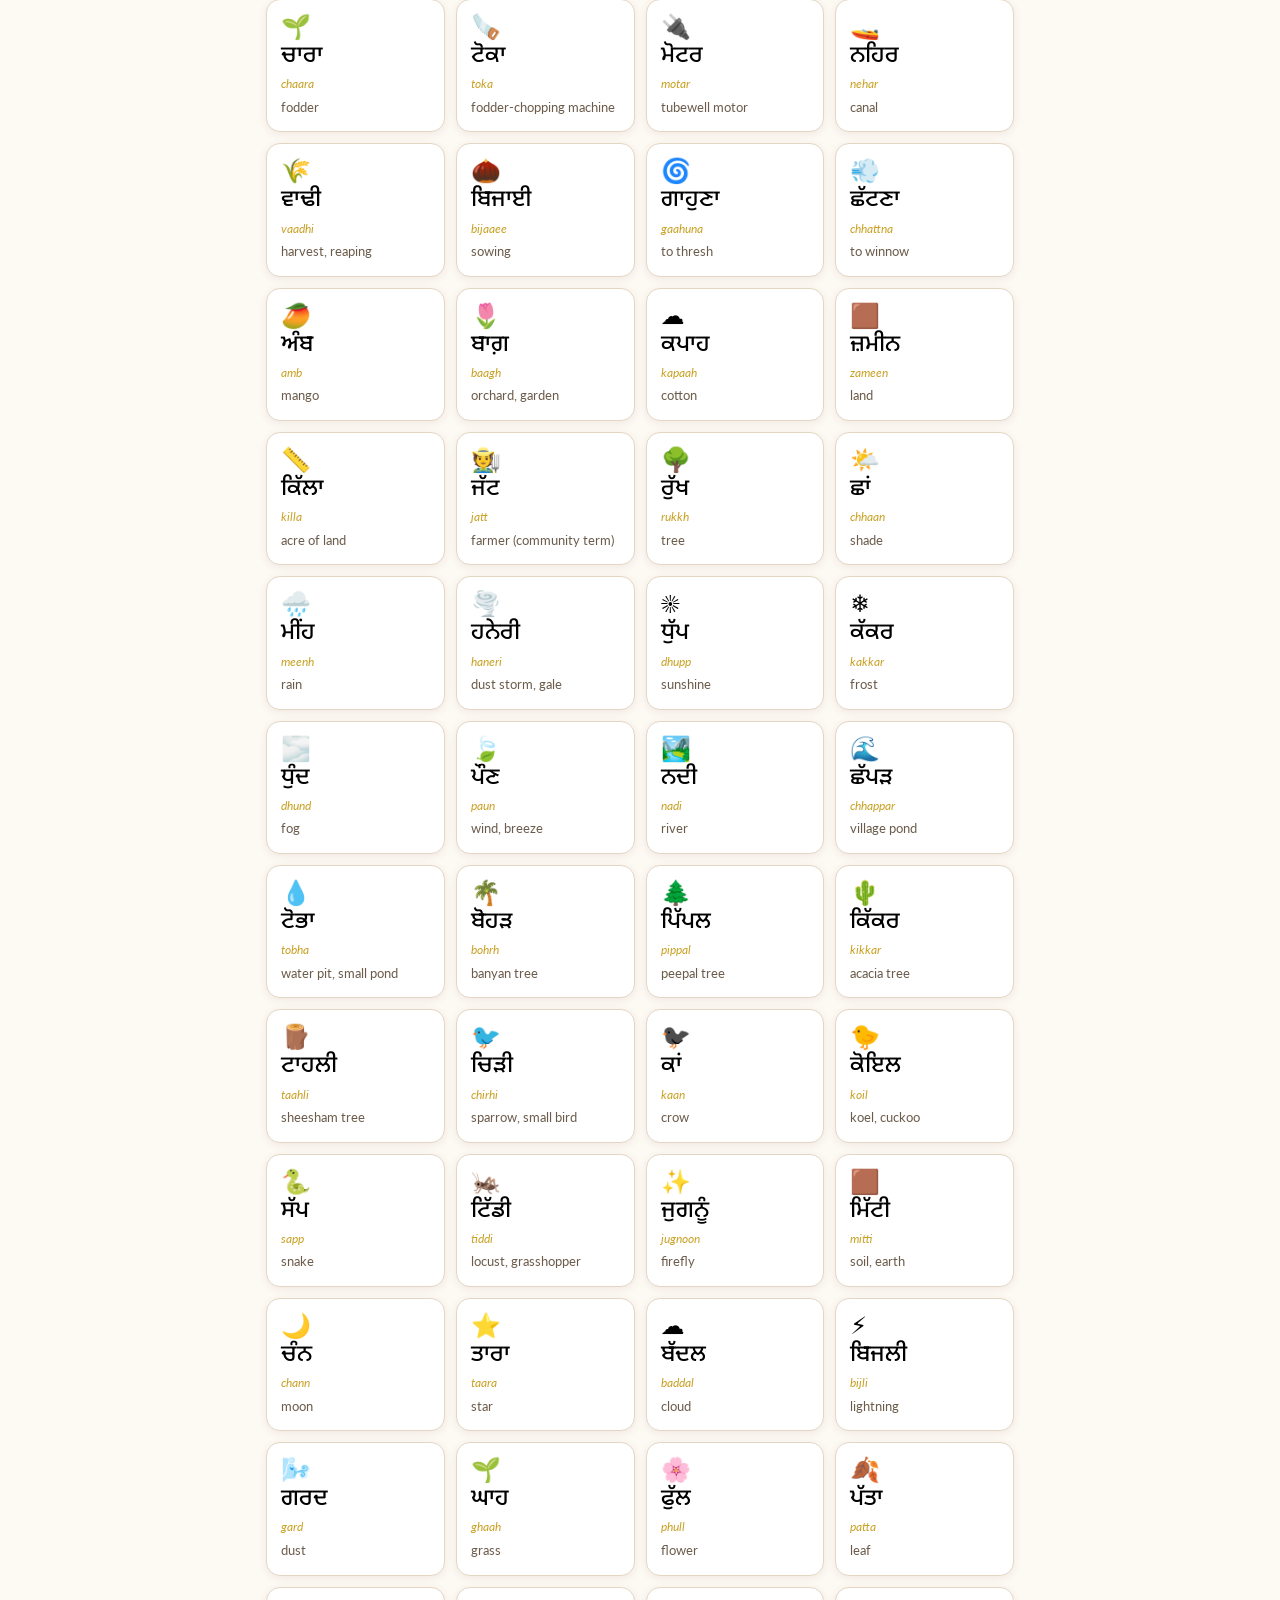
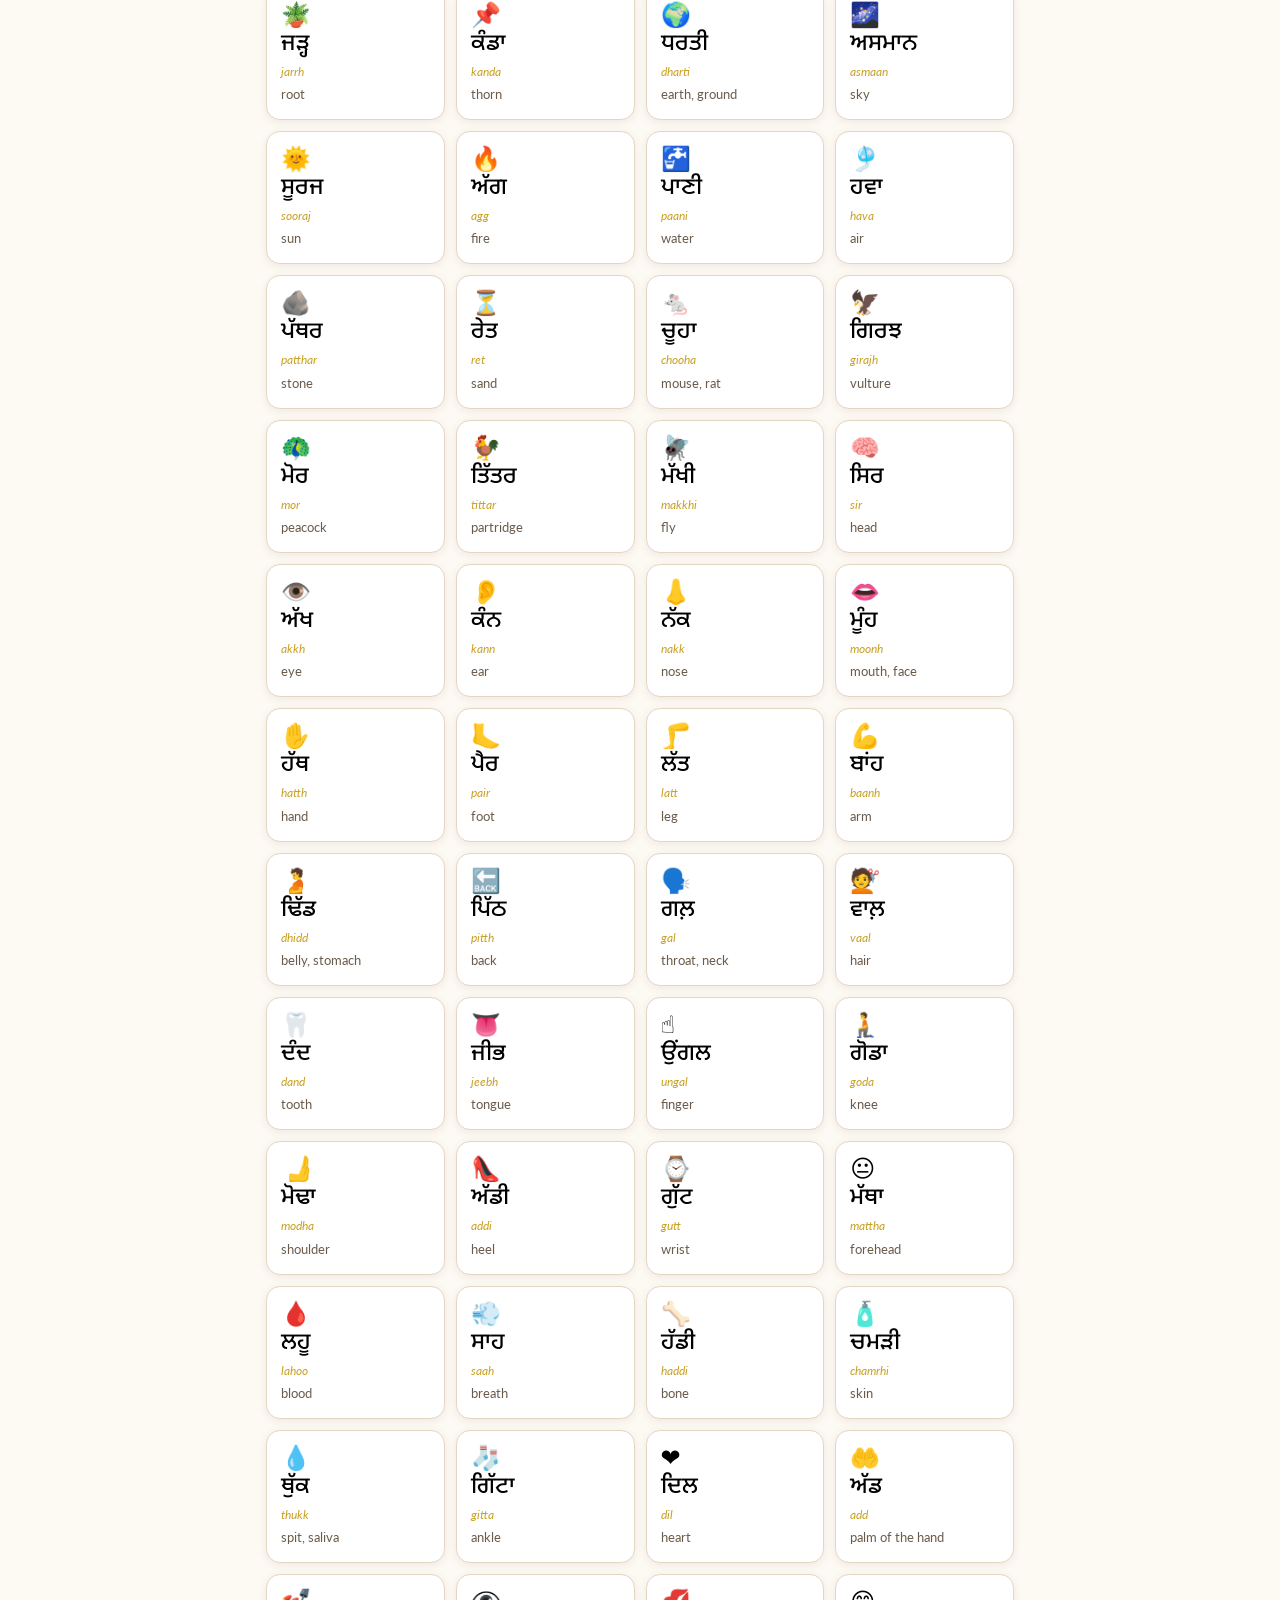
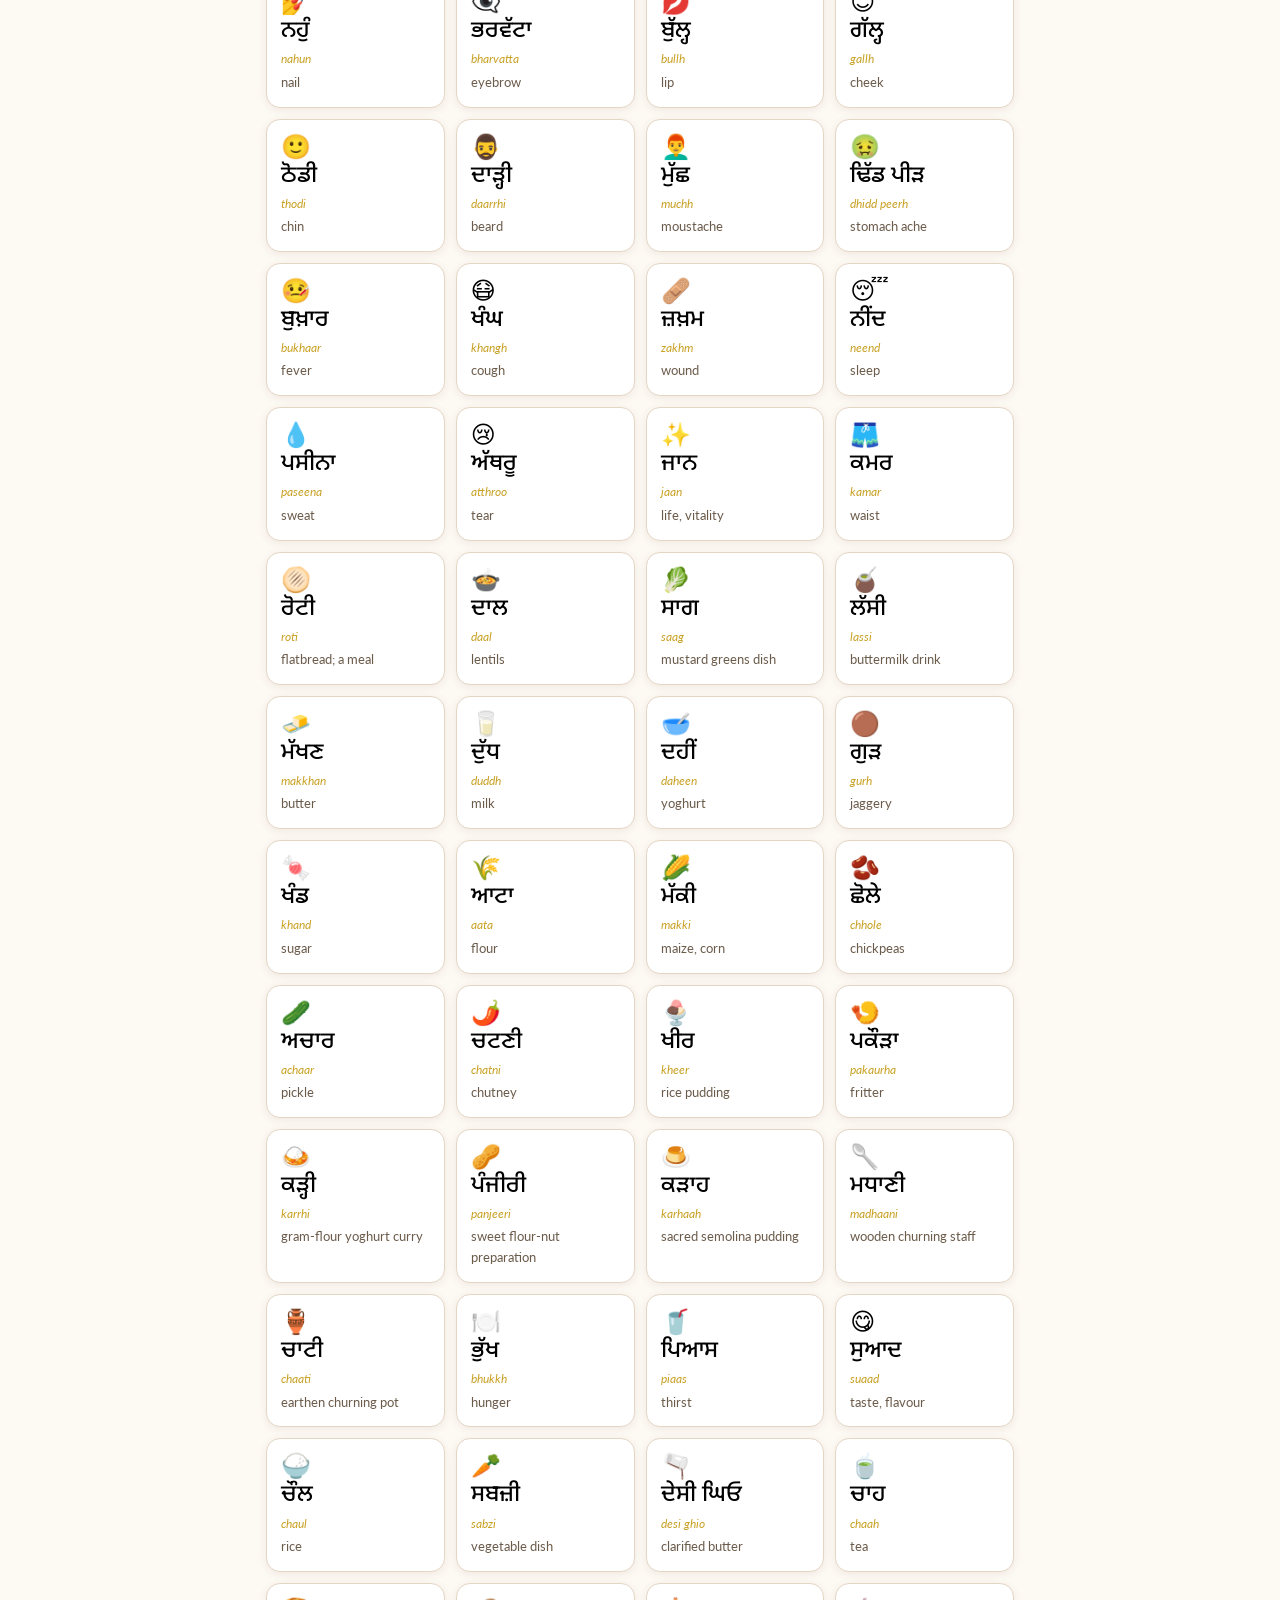
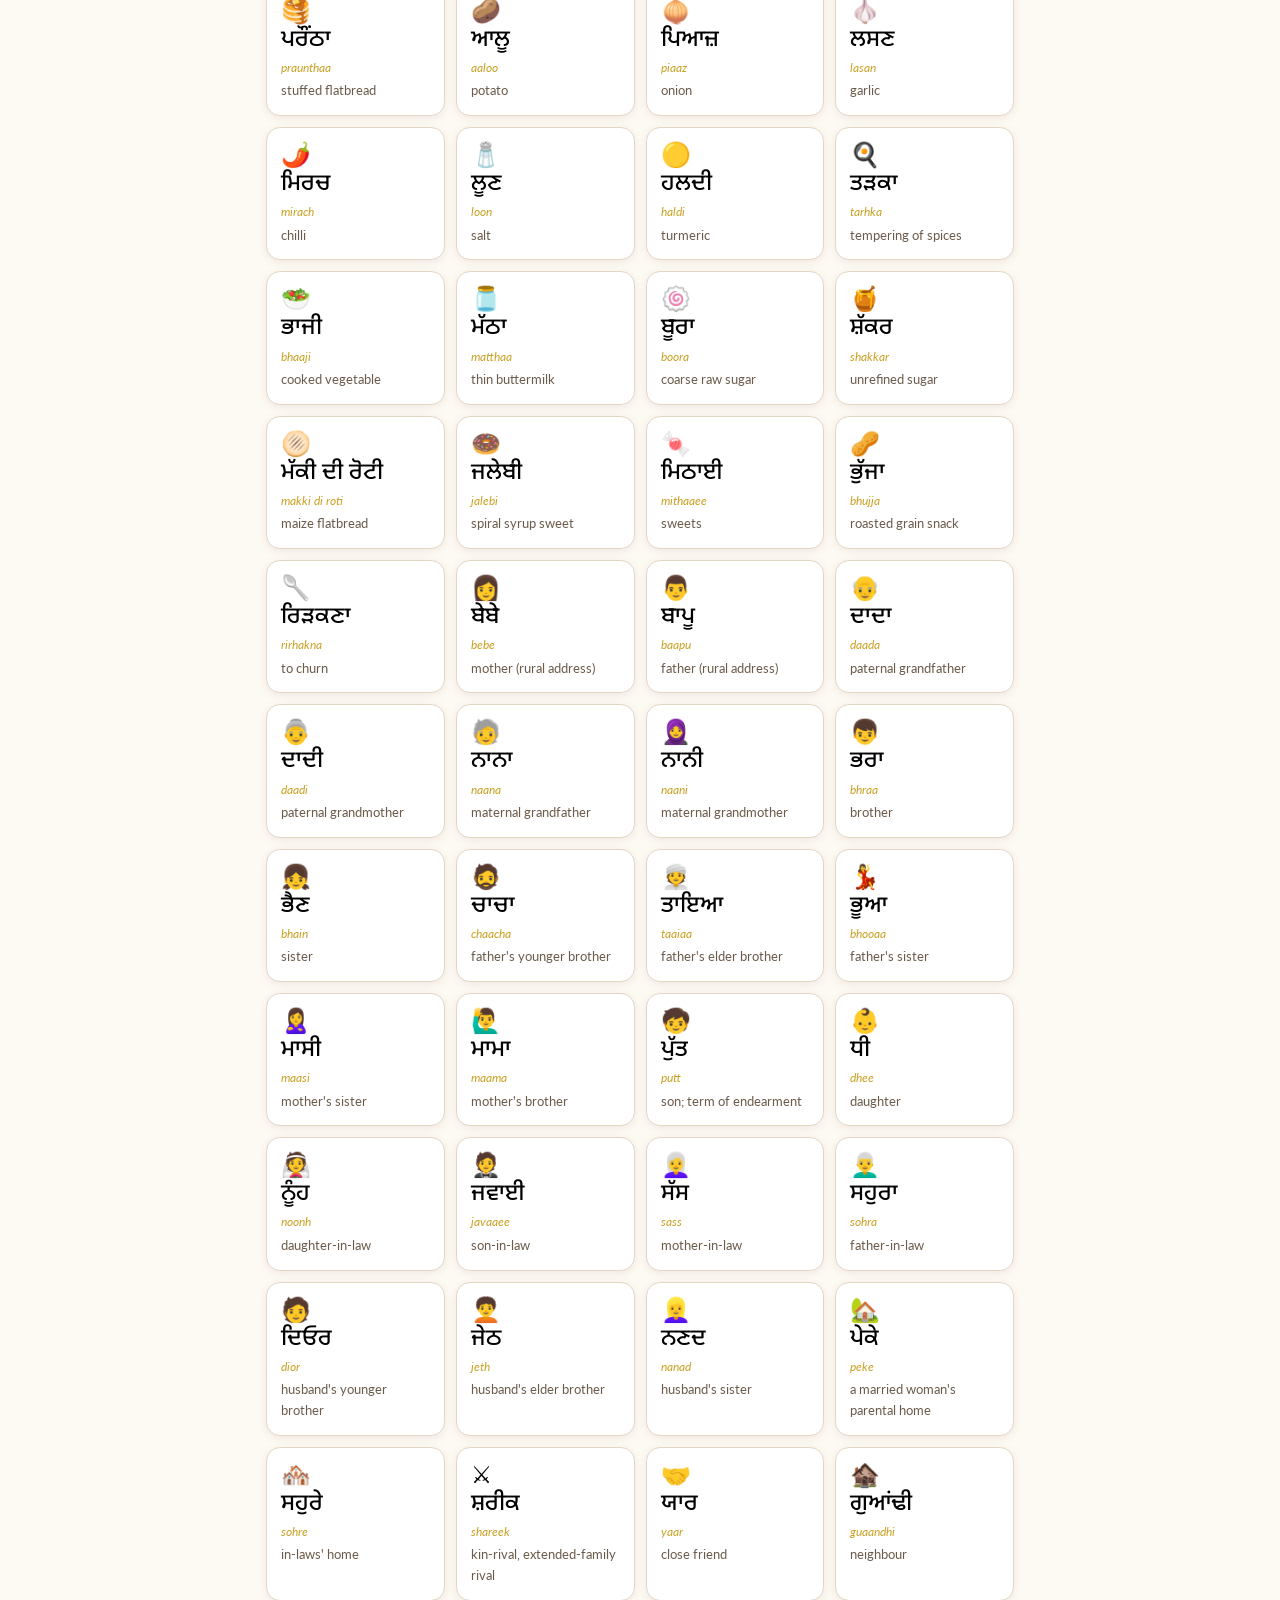
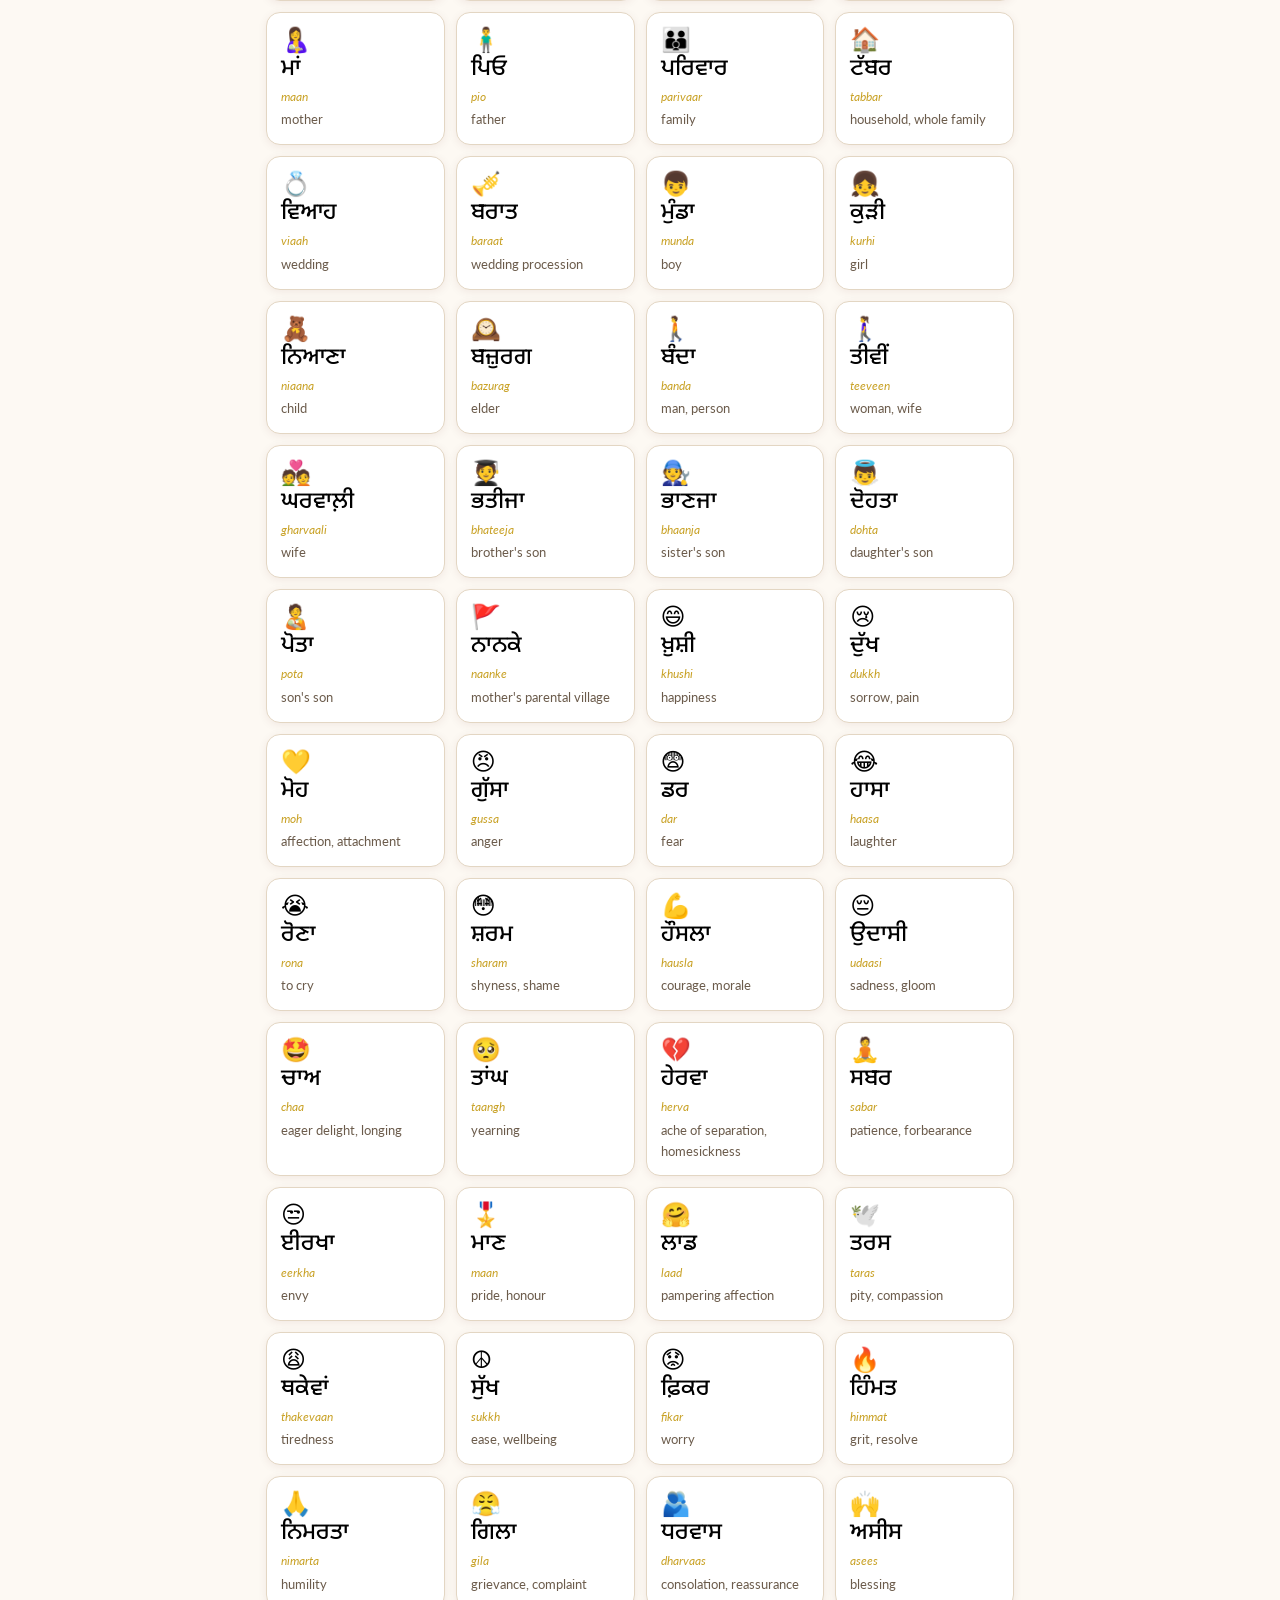
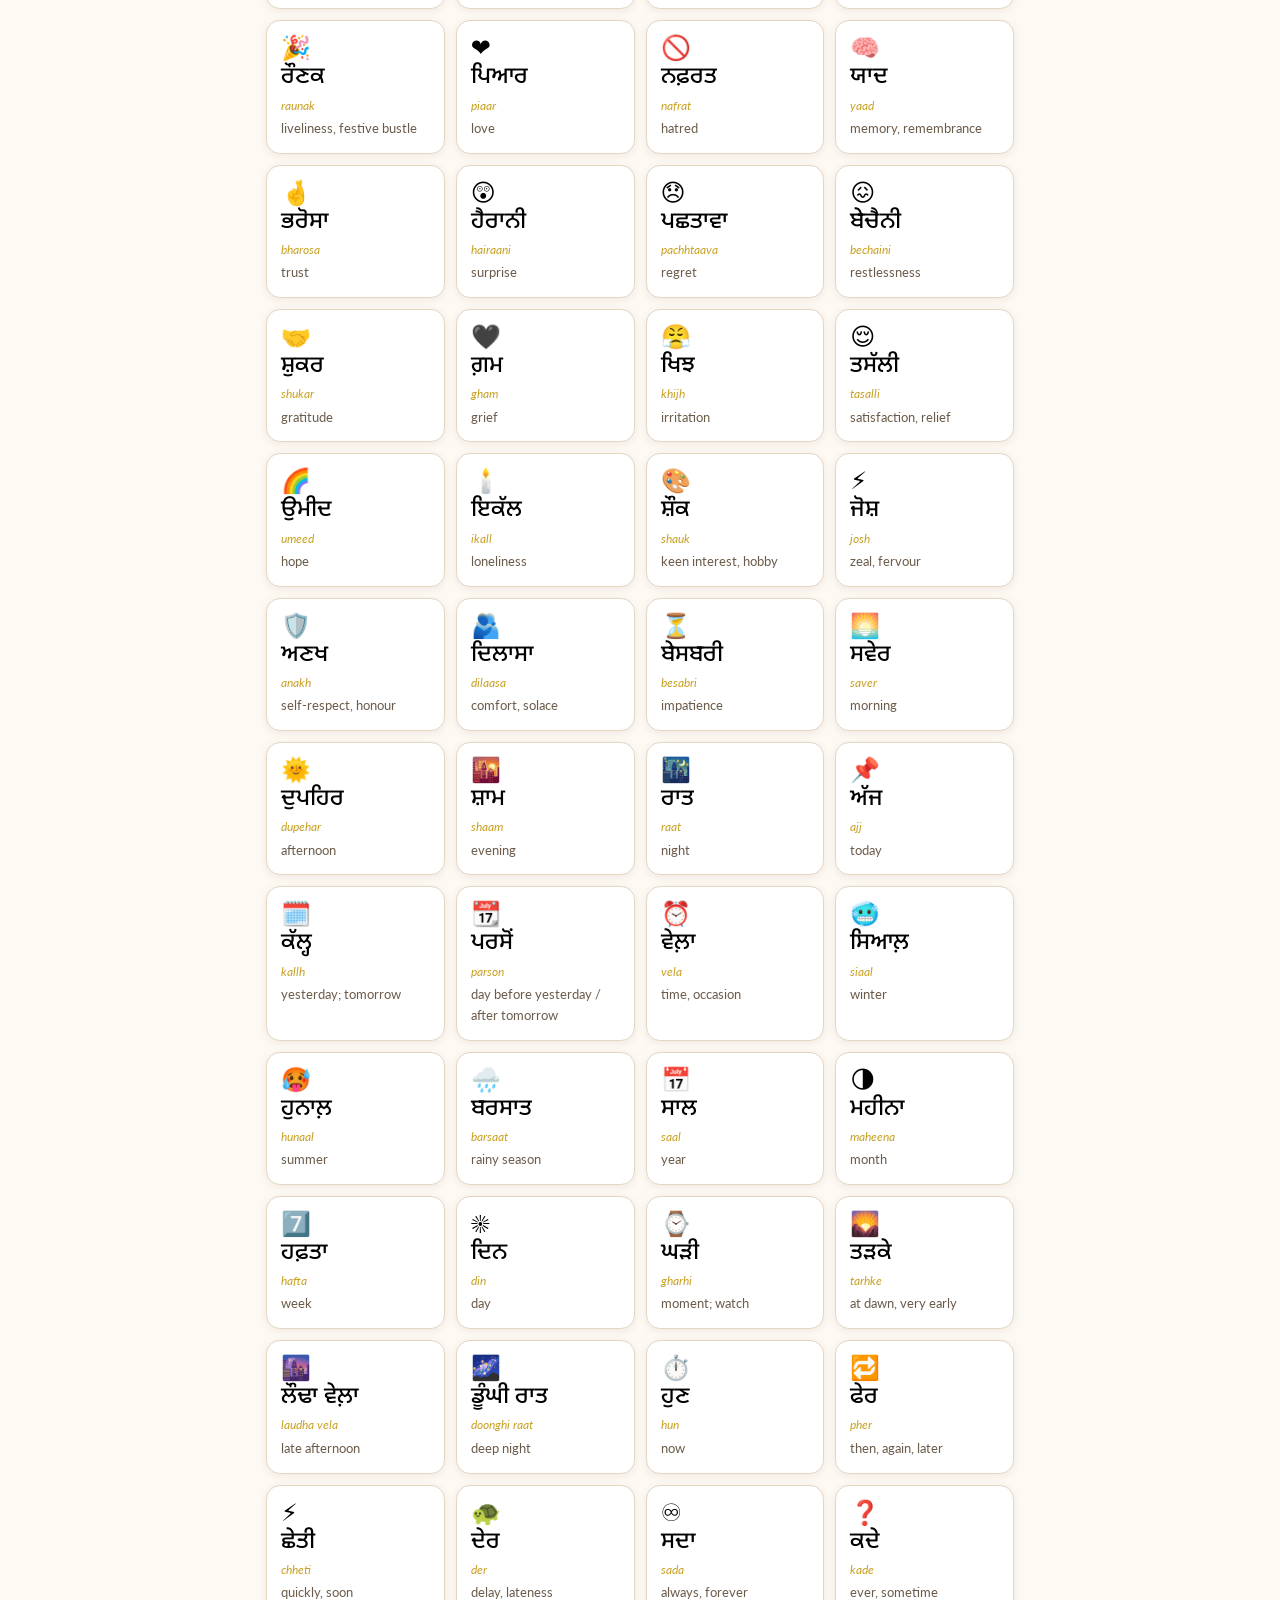
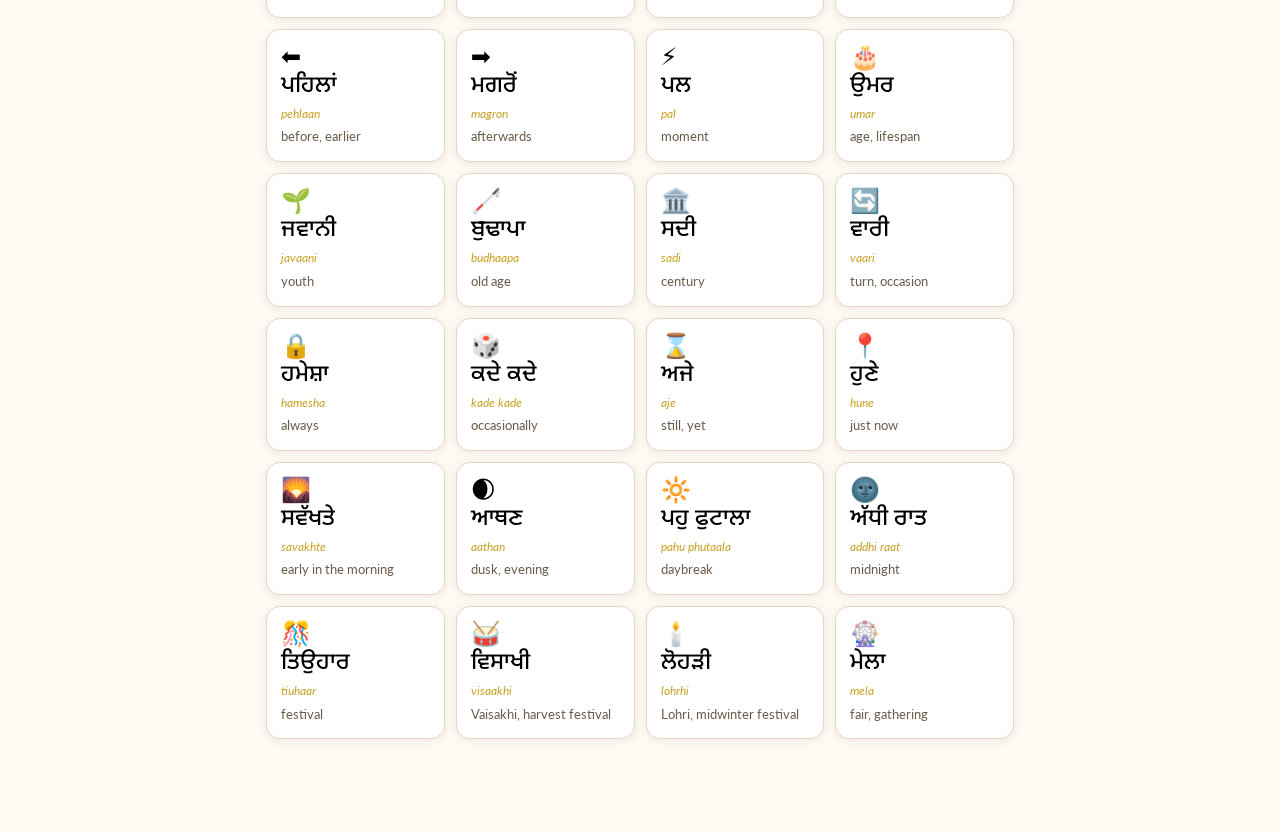
==== commit 276b74cf: "Restructure: Bolee at the root, wedding site preserved at /wedding/ The root URL should serve the ap" ====
--- a/index.html
+++ b/index.html
@@ -1,18 +1,474 @@
 <!DOCTYPE html>
-<html lang="en">
+<html lang="pa" data-mode="adult">
 <head>
   <meta charset="UTF-8" />
   <meta name="viewport" content="width=device-width, initial-scale=1.0" />
-  <title>Muskaan — Learn Punjabi</title>
+  <meta name="description" content="Learn theth Punjabi — and help record it. A community-built dictionary of rural Punjabi words." />
+  <meta name="theme-color" content="#8B1A1A" />
+  <title>ਬੋਲੀ · Bolee — Theth Punjabi</title>
+  <!-- Inline SVG favicon: no extra request, and no /favicon.ico 404. -->
+  <link rel="icon" href="data:image/svg+xml,%3Csvg xmlns='http://www.w3.org/2000/svg' viewBox='0 0 64 64'%3E%3Crect width='64' height='64' rx='14' fill='%238B1A1A'/%3E%3Ctext x='32' y='46' font-size='40' text-anchor='middle' fill='%23C9A227' font-family='sans-serif'%3E%E0%A8%AC%3C/text%3E%3C/svg%3E" />
   <link rel="stylesheet" href="styles.css" />
   <link rel="preconnect" href="https://fonts.googleapis.com" />
   <link rel="preconnect" href="https://fonts.gstatic.com" crossorigin />
-  <link href="https://fonts.googleapis.com/css2?family=Cormorant+Garamond:ital,wght@0,300;0,400;0,600;1,300;1,400&family=Playfair+Display:ital,wght@0,400;0,700;1,400&family=Lato:wght@300;400&display=swap" rel="stylesheet" />
+  <link href="https://fonts.googleapis.com/css2?family=Baloo+Bhaijaan+2:wght@400;600;800&family=Noto+Sans+Gurmukhi:wght@400;500;700&family=Lato:wght@300;400;700&display=swap" rel="stylesheet" />
 </head>
 <body>
-  <!-- App is built dynamically by script.js -->
-  <script src="vocabulary.js"></script>
-  <script src="audio-map.js"></script>
-  <script src="script.js"></script>
+
+<!-- ══ HEADER ══ -->
+<header class="app-bar">
+  <a class="brand" href="#/learn">
+    <span class="brand-mark">ਬ</span>
+    <span class="brand-text">
+      <strong>ਬੋਲੀ</strong>
+      <small>Bolee · theth Punjabi</small>
+    </span>
+  </a>
+
+  <div class="app-bar-actions">
+    <span class="rep-chip" id="rep-chip" title="Your contributor reputation" hidden>
+      <span aria-hidden="true">⭐</span> <span id="rep-value">0</span>
+    </span>
+    <button class="icon-btn" id="btn-mode" type="button" title="Switch between kids and adult mode">
+      <span id="mode-icon" aria-hidden="true">🧑</span>
+      <span class="sr-only">Switch mode</span>
+    </button>
+    <button class="icon-btn" id="btn-settings" type="button" title="Settings">
+      <span aria-hidden="true">⚙️</span>
+      <span class="sr-only">Settings</span>
+    </button>
+  </div>
+</header>
+
+<!-- ══ NAV ══ -->
+<nav class="app-nav" id="app-nav" aria-label="Main">
+  <a href="#/learn"      data-nav="learn">      <span aria-hidden="true">📖</span> <em>Learn</em></a>
+  <a href="#/practice"   data-nav="practice">   <span aria-hidden="true">🎯</span> <em>Practice</em></a>
+  <a href="#/contribute" data-nav="contribute" data-adult-only><span aria-hidden="true">➕</span> <em>Add</em></a>
+  <a href="#/review"     data-nav="review"     data-adult-only><span aria-hidden="true">🔍</span> <em>Review</em><span class="nav-badge" id="review-badge" hidden>0</span></a>
+  <a href="#/translate"  data-nav="translate"  data-adult-only><span aria-hidden="true">🔁</span> <em>Translate</em></a>
+  <a href="#/tutor"      data-nav="tutor">      <span aria-hidden="true">💬</span> <em>Tutor</em></a>
+  <a href="#/progress"   data-nav="progress">   <span aria-hidden="true">📊</span> <em>You</em></a>
+</nav>
+
+<main id="main">
+
+  <!-- ══════════ LEARN ══════════ -->
+  <section class="view" id="view-learn" hidden>
+    <div class="view-head">
+      <h1>ਸ਼ਬਦ <small>Words</small></h1>
+      <p class="view-sub" id="learn-count">—</p>
+    </div>
+
+    <div class="toolbar">
+      <div class="search-wrap">
+        <span class="search-icon" aria-hidden="true">🔎</span>
+        <input type="search" id="search" placeholder="Search Gurmukhi, roman or meaning…" aria-label="Search words" />
+      </div>
+      <div class="filter-row" id="tier-filter" role="group" aria-label="Difficulty"></div>
+    </div>
+
+    <div class="chip-row" id="category-chips" role="group" aria-label="Category"></div>
+
+    <div class="word-grid" id="word-grid"></div>
+    <p class="empty-note" id="learn-empty" hidden>No words match that. Try another search.</p>
+  </section>
+
+  <!-- ══════════ PRACTICE ══════════ -->
+  <section class="view" id="view-practice" hidden>
+
+    <!-- setup -->
+    <div id="practice-setup">
+      <div class="view-head">
+        <h1>ਅਭਿਆਸ <small>Practice</small></h1>
+        <p class="view-sub" id="practice-due">—</p>
+      </div>
+
+      <div class="panel">
+        <label class="field">
+          <span>Category</span>
+          <select id="practice-category"></select>
+        </label>
+        <label class="field" data-adult-only>
+          <span>Difficulty</span>
+          <select id="practice-tier">
+            <option value="all">All levels</option>
+            <option value="1">Everyday</option>
+            <option value="2">Village</option>
+            <option value="3">Deep theth</option>
+          </select>
+        </label>
+        <label class="field">
+          <span>Questions</span>
+          <select id="practice-size">
+            <option value="5">5</option>
+            <option value="10" selected>10</option>
+            <option value="20">20</option>
+          </select>
+        </label>
+        <button class="btn btn-primary btn-block" id="btn-start-practice" type="button">Start</button>
+      </div>
+    </div>
+
+    <!-- running session -->
+    <div id="practice-run" hidden>
+      <div class="progress-bar"><div class="progress-fill" id="practice-progress"></div></div>
+      <p class="session-counter" id="session-counter">1 / 10</p>
+
+      <div class="q-card" id="q-card"></div>
+
+      <div class="q-feedback" id="q-feedback" hidden></div>
+
+      <button class="btn btn-primary btn-block" id="btn-next" type="button" hidden>Next</button>
+      <button class="btn btn-ghost btn-block" id="btn-quit" type="button">End session</button>
+    </div>
+
+    <!-- summary -->
+    <div id="practice-done" hidden>
+      <div class="summary-card">
+        <div class="summary-emoji" id="summary-emoji">🎉</div>
+        <h2 id="summary-title">Well done!</h2>
+        <p class="summary-score" id="summary-score">—</p>
+        <div class="summary-list" id="summary-list"></div>
+        <button class="btn btn-primary btn-block" id="btn-again" type="button">Practise again</button>
+        <button class="btn btn-ghost btn-block" id="btn-back-learn" type="button">Back to words</button>
+      </div>
+    </div>
+  </section>
+
+  <!-- ══════════ CONTRIBUTE ══════════ -->
+  <section class="view" id="view-contribute" hidden>
+    <div class="view-head">
+      <h1>ਸ਼ਬਦ ਜੋੜੋ <small>Add a word</small></h1>
+      <p class="view-sub">Know a word the app is missing? Add it. Other speakers will check it, and once it's confirmed everybody learns it.</p>
+    </div>
+
+    <form class="panel" id="contribute-form" novalidate>
+      <div class="notice notice-warn" id="revision-banner" hidden>
+        <b>Fixing a disputed word.</b> Submitting replaces the existing entry and sends it
+        back for a fresh review — the old votes are cleared.
+        <button type="button" class="btn btn-ghost btn-sm" id="btn-cancel-revision">Cancel</button>
+      </div>
+
+      <label class="field">
+        <span>Word in Gurmukhi <b class="req">*</b></span>
+        <input type="text" id="c-gurmukhi" lang="pa" class="gurmukhi-input" placeholder="ਚੁੱਲ੍ਹਾ" autocomplete="off" />
+        <small class="field-error" id="err-gurmukhi" hidden></small>
+      </label>
+
+      <div id="dupe-warning" class="notice notice-warn" hidden></div>
+
+      <label class="field">
+        <span>Roman spelling</span>
+        <input type="text" id="c-latin" placeholder="filled in for you — edit if it looks wrong" autocomplete="off" />
+      </label>
+
+      <label class="field">
+        <span>English meaning <b class="req">*</b></span>
+        <input type="text" id="c-meaning" placeholder="traditional mud stove" autocomplete="off" />
+        <small class="field-error" id="err-meaning" hidden></small>
+      </label>
+
+      <div class="field-row">
+        <label class="field">
+          <span>Category</span>
+          <select id="c-category"></select>
+        </label>
+        <label class="field">
+          <span>Type</span>
+          <select id="c-pos">
+            <option value="noun">noun</option>
+            <option value="verb">verb</option>
+            <option value="adj">adjective</option>
+            <option value="adv">adverb</option>
+            <option value="pron">pronoun</option>
+            <option value="interj">interjection</option>
+          </select>
+        </label>
+      </div>
+
+      <div class="field-row">
+        <label class="field">
+          <span>Level</span>
+          <select id="c-tier">
+            <option value="1">Everyday — a child would know it</option>
+            <option value="2" selected>Village — common in the pind</option>
+            <option value="3">Deep theth — older, fading</option>
+          </select>
+        </label>
+        <label class="field">
+          <span>Dialect</span>
+          <select id="c-dialect"></select>
+        </label>
+      </div>
+
+      <label class="field">
+        <span>Example sentence in Gurmukhi</span>
+        <input type="text" id="c-example" lang="pa" class="gurmukhi-input" placeholder="ਬੇਬੇ ਚੁੱਲ੍ਹੇ ਤੇ ਰੋਟੀ ਲਾਹ ਰਹੀ ਹੈ।" autocomplete="off" />
+        <small class="field-error" id="err-example" hidden></small>
+      </label>
+
+      <label class="field">
+        <span>Emoji <small class="muted">(helps children recognise it)</small></span>
+        <input type="text" id="c-emoji" maxlength="4" placeholder="🔥" class="emoji-input" />
+      </label>
+
+      <label class="field">
+        <span>Notes for reviewers</span>
+        <textarea id="c-notes" rows="2" placeholder="Where you heard it, who says it, anything unusual…"></textarea>
+      </label>
+
+      <div class="record-row" id="record-row" hidden>
+        <button type="button" class="btn btn-record" id="btn-record">
+          <span class="rec-dot" aria-hidden="true"></span>
+          <span id="record-label">Record how it sounds</span>
+        </button>
+        <button type="button" class="btn btn-ghost btn-sm" id="btn-play-recording" hidden>▶ Play</button>
+        <button type="button" class="btn btn-ghost btn-sm" id="btn-clear-recording" hidden>✕ Clear</button>
+      </div>
+      <p class="hint" id="record-hint" hidden>Your own voice is the most valuable part — TTS gets theth pronunciation wrong.</p>
+
+      <div class="form-actions">
+        <button type="button" class="btn btn-ghost" id="btn-ask-ai">Ask the tutor first</button>
+        <button type="submit" class="btn btn-primary">Submit for review</button>
+      </div>
+
+      <div id="ai-draft-check" class="notice" hidden></div>
+      <div id="contribute-result" class="notice notice-good" hidden></div>
+    </form>
+
+    <h2 class="section-h">Your submissions</h2>
+    <div id="my-submissions" class="stack"></div>
+  </section>
+
+  <!-- ══════════ REVIEW ══════════ -->
+  <section class="view" id="view-review" hidden>
+    <div class="view-head">
+      <h1>ਪੜਤਾਲ <small>Review</small></h1>
+      <p class="view-sub" id="review-sub">Words waiting on speakers like you. Your vote counts <b id="my-weight">1</b>×.</p>
+    </div>
+
+    <div id="review-queue" class="stack"></div>
+    <p class="empty-note" id="review-empty" hidden>
+      Nothing to review right now. Words you added yourself don't appear here — someone else has to check those.
+    </p>
+
+    <h2 class="section-h" id="disputed-head" hidden>Disputed</h2>
+    <div id="disputed-list" class="stack"></div>
+  </section>
+
+  <!-- ══════════ TRANSLATE ══════════ -->
+  <section class="view" id="view-translate" hidden>
+    <div class="view-head">
+      <h1>ਉਲਥਾ <small>Translate</small></h1>
+      <p class="view-sub">English to Punjabi, or the other way. Answers lean towards theth words rather than the Hindi-Urdu borrowings you'd hear in the city.</p>
+    </div>
+
+    <div class="notice notice-warn" id="translate-setup" hidden>
+      <p><b>Translation isn't set up on this deployment.</b> Add your own Anthropic API key in Settings to use it.</p>
+      <button class="btn btn-sm btn-primary" id="btn-translate-settings" type="button">Open settings</button>
+    </div>
+
+    <div class="panel">
+      <div class="dir-row" role="group" aria-label="Direction">
+        <button class="pill active" type="button" data-dir="en-pa">English → ਪੰਜਾਬੀ</button>
+        <button class="pill" type="button" data-dir="pa-en">ਪੰਜਾਬੀ → English</button>
+      </div>
+
+      <label class="field">
+        <span class="sr-only">Text to translate</span>
+        <textarea id="translate-input" rows="3" placeholder="Type something to translate…"></textarea>
+      </label>
+
+      <button class="btn btn-primary btn-block" id="btn-translate" type="button">Translate</button>
+    </div>
+
+    <div id="translate-result" hidden></div>
+  </section>
+
+  <!-- ══════════ TUTOR ══════════ -->
+  <section class="view view-chat" id="view-tutor" hidden>
+    <div class="view-head">
+      <h1>ਉਸਤਾਦ <small>Tutor</small></h1>
+    </div>
+
+    <div class="tab-row" role="tablist">
+      <button class="tab active" type="button" data-tab="lessons" role="tab">📖 Lessons</button>
+      <button class="tab" type="button" data-tab="phrases" role="tab">💬 Phrasebook</button>
+      <button class="tab" type="button" data-tab="chat" role="tab">✨ Ask</button>
+    </div>
+
+    <!-- Lessons and the phrasebook ship with the app and need nothing. -->
+    <div id="tab-lessons" class="tab-panel">
+      <div id="lesson-list" class="stack"></div>
+      <article id="lesson-detail" hidden>
+        <button class="btn btn-ghost btn-sm" type="button" id="btn-lesson-back">← All lessons</button>
+        <div id="lesson-body"></div>
+      </article>
+    </div>
+
+    <div id="tab-phrases" class="tab-panel" hidden>
+      <div class="chip-row" id="phrase-groups"></div>
+      <div id="phrase-list" class="stack"></div>
+    </div>
+
+    <div id="tab-chat" class="tab-panel" hidden>
+      <div class="notice notice-warn" id="tutor-setup" hidden>
+        <p><b>Free-form questions need a live AI provider,</b> which is not set up on this
+        deployment. The lessons and phrasebook above work without one. To enable this tab,
+        add your own Anthropic API key in Settings.</p>
+        <button class="btn btn-sm btn-primary" id="btn-tutor-settings" type="button">Open settings</button>
+      </div>
+
+      <div class="chat-log" id="chat-log" aria-live="polite"></div>
+      <div class="chip-row" id="chat-suggestions"></div>
+
+      <form class="chat-input" id="chat-form">
+        <input type="text" id="chat-text" placeholder="Ask anything about Punjabi…" autocomplete="off" aria-label="Message" />
+        <button type="submit" class="btn btn-primary" id="chat-send" aria-label="Send">➤</button>
+      </form>
+    </div>
+  </section>
+
+  <!-- ══════════ PROGRESS ══════════ -->
+  <section class="view" id="view-progress" hidden>
+    <div class="view-head">
+      <h1>ਤੇਰਾ ਸਫ਼ਰ <small>Your journey</small></h1>
+    </div>
+
+    <div class="stat-grid" id="stat-grid"></div>
+
+    <h2 class="section-h">Your contribution</h2>
+    <div class="stat-grid" id="contrib-grid"></div>
+
+    <h2 class="section-h">Words by category</h2>
+    <div id="category-progress" class="stack"></div>
+  </section>
+
+</main>
+
+<!-- ══ WORD DETAIL MODAL ══ -->
+<div class="modal" id="word-modal" hidden>
+  <div class="modal-backdrop" data-close-modal></div>
+  <div class="modal-card" role="dialog" aria-modal="true" aria-labelledby="wm-gurmukhi">
+    <button class="modal-close" type="button" data-close-modal aria-label="Close">✕</button>
+    <div id="word-modal-body"></div>
+  </div>
+</div>
+
+<!-- ══ SETTINGS MODAL ══ -->
+<div class="modal" id="settings-modal" hidden>
+  <div class="modal-backdrop" data-close-modal></div>
+  <div class="modal-card" role="dialog" aria-modal="true" aria-labelledby="settings-title">
+    <button class="modal-close" type="button" data-close-modal aria-label="Close">✕</button>
+    <h2 id="settings-title">Settings</h2>
+
+    <label class="field">
+      <span>Your name <small class="muted">(shown on words you add)</small></span>
+      <input type="text" id="s-name" placeholder="Anonymous" />
+    </label>
+
+    <label class="field">
+      <span>Mode</span>
+      <select id="s-mode">
+        <option value="adult">Adult — full app, typing, contributing</option>
+        <option value="kids">Kids — big text, tap answers, no typing</option>
+      </select>
+    </label>
+
+    <label class="field">
+      <span>Theme</span>
+      <select id="s-theme">
+        <option value="auto">Match my device</option>
+        <option value="light">Light</option>
+        <option value="dark">Dark</option>
+      </select>
+    </label>
+
+    <label class="field">
+      <span>Your dialect</span>
+      <select id="s-dialect"></select>
+    </label>
+
+    <label class="field">
+      <span>Voice</span>
+      <select id="s-voice"></select>
+      <small class="hint" id="voice-hint"></small>
+    </label>
+
+    <label class="field">
+      <span>Speaking speed — <b id="rate-value">0.85</b>×</span>
+      <input type="range" id="s-rate" min="0.5" max="1.2" step="0.05" />
+    </label>
+
+    <label class="check">
+      <input type="checkbox" id="s-showlatin" />
+      <span>Show roman spelling next to Gurmukhi</span>
+    </label>
+
+    <hr />
+
+    <h3>AI tutor &amp; translator</h3>
+
+    <div class="notice notice-good compact">
+      <b>No key is needed for most of the app.</b> The dictionary, practice, word explanations,
+      lessons and phrasebook are all built in and work offline. A provider is only used for
+      free-form questions and for translating phrases that aren't already in the dictionary.
+    </div>
+
+    <div class="notice notice-good compact" id="provider-ok" hidden>
+      <b>A provider is set up on this deployment</b> — you don't need a key of your own.
+      <span id="provider-tts-note"></span>
+    </div>
+
+    <div class="notice notice-warn compact" id="provider-byo" hidden>
+      No provider is set up here, so free-form questions fall back to your own key — sent to
+      Anthropic straight from this page and stored on this device, where anything else running
+      on this page can read it. Use a personal key with a spend limit, never a shared or
+      production one.
+    </div>
+
+    <label class="field">
+      <span>Anthropic API key <small class="muted">(optional)</small></span>
+      <input type="password" id="s-apikey" placeholder="sk-ant-…" autocomplete="off" />
+    </label>
+    <label class="field">
+      <span>Model</span>
+      <select id="s-model">
+        <option value="claude-sonnet-5">Claude Sonnet 5 — balanced</option>
+        <option value="claude-opus-5">Claude Opus 5 — most capable</option>
+        <option value="claude-haiku-4-5-20251001">Claude Haiku 4.5 — fastest</option>
+      </select>
+    </label>
+
+    <hr />
+
+    <h3>Your data</h3>
+    <p class="hint">Everything lives in this browser. Export before clearing site data, or to move to another device.</p>
+    <div class="form-actions wrap">
+      <button class="btn btn-ghost btn-sm" id="btn-export" type="button">⬇ Export JSON</button>
+      <button class="btn btn-ghost btn-sm" id="btn-import" type="button">⬆ Import</button>
+      <button class="btn btn-danger btn-sm" id="btn-reset" type="button">Reset everything</button>
+    </div>
+    <input type="file" id="import-file" accept="application/json,.json" hidden />
+    <div class="notice" id="settings-result" hidden></div>
+  </div>
+</div>
+
+<div class="toast" id="toast" hidden></div>
+
+<script src="js/vocabulary.js"></script>
+<script src="data/phrases.js"></script>
+<script src="data/lessons.js"></script>
+<script src="js/store.js"></script>
+<script src="js/content.js"></script>
+<script src="js/ai-tutor.js"></script>
+<script src="js/bhashini.js"></script>
+<script src="js/speech.js"></script>
+<script src="js/practice.js"></script>
+<script src="js/contribute.js"></script>
+<script src="js/verify.js"></script>
+<script src="js/translate.js"></script>
+<script src="js/script.js"></script>
 </body>
 </html>
--- a/styles.css
+++ b/styles.css
@@ -1,670 +1,791 @@
 /* ══════════════════════════════════════════════════
-   ਥੇਠ ਪੰਜਾਬੀ — Theth Punjabi Language Learning App
-   Colors: Crimson Red · Marigold Gold · Ivory
+   Bolee — styles
+   ──────────────────────────────────────────────────
+   Two axes, independent of each other:
+     data-mode  = adult | kids   (layout weight, sizes)
+     data-theme = light | dark   (absent = follow device)
+
+   Kids mode isn't a skin — Gurmukhi grows to the point
+   where a child can trace the letterforms, tap targets
+   grow with it, and everything else gets out of the way.
    ══════════════════════════════════════════════════ */
 
-/* ── TOKENS ── */
+/* ── Tokens ─────────────────────────────────────── */
 :root {
-  --red:        #8B1A1A;
-  --red-dark:   #5C0F0F;
-  --red-light:  #C0392B;
-  --gold:       #C9921A;
-  --gold-light: #F0C040;
-  --marigold:   #E8961A;
-  --ivory:      #FDF6EC;
-  --ivory-dark: #F5ECD7;
-  --cream:      #FFFBF4;
-  --text:       #2C1A0E;
-  --text-mid:   #5A3820;
-  --text-light: #8B6345;
-  --white:      #FFFFFF;
-
-  --ff-display:  'Playfair Display', Georgia, serif;
-  --ff-serif:    'Cormorant Garamond', Georgia, serif;
-  --ff-sans:     'Lato', system-ui, sans-serif;
-  --ff-gurmukhi: 'Noto Sans Gurmukhi', 'Noto Sans', sans-serif;
-
-  --gurmukhi-xl: clamp(2.5rem, 8vw,  4.5rem);
-  --gurmukhi-lg: clamp(1.8rem, 5vw,  3rem);
-  --gurmukhi-md: clamp(1.2rem, 3vw,  1.8rem);
-  --gurmukhi-sm: 1.1rem;
-
-  --radius:    12px;
-  --shadow:    0 8px 40px rgba(44,26,14,.12);
-  --shadow-lg: 0 20px 60px rgba(44,26,14,.18);
-}
-
-/* ── RESET ── */
-*, *::before, *::after { box-sizing: border-box; margin: 0; padding: 0; }
-html { scroll-behavior: smooth; font-size: 16px; }
-body { font-family: var(--ff-sans); color: var(--text); background: var(--cream); overflow-x: hidden; }
-img { max-width: 100%; display: block; }
-a { color: inherit; text-decoration: none; }
-button { cursor: pointer; font-family: inherit; }
-
-/* ── NAV ── */
-#navbar {
-  position: fixed; top: 0; left: 0; right: 0; z-index: 100;
-  background: rgba(92,15,15,.95);
-  backdrop-filter: blur(8px);
-  border-bottom: 1px solid rgba(201,146,26,.35);
-}
-.nav-inner {
-  max-width: 1200px; margin: 0 auto;
-  display: flex; align-items: center; gap: 2rem;
-  padding: .75rem 1.5rem;
-}
-.nav-brand { display: flex; flex-direction: column; line-height: 1.1; }
-.nav-brand-ik { font-family: var(--ff-gurmukhi); font-size: .95rem; color: var(--gold-light); }
-.nav-brand-text { font-family: var(--ff-gurmukhi); font-size: 1.05rem; font-weight: 600; color: var(--ivory); }
-.nav-links { list-style: none; display: flex; gap: 1.8rem; margin-left: auto; }
-.nav-links a {
-  font-size: .75rem; font-weight: 400; letter-spacing: .16em;
-  text-transform: uppercase; color: rgba(253,246,236,.8);
-  transition: color .2s; padding: .3rem 0;
-  border-bottom: 2px solid transparent;
-}
-.nav-links a:hover, .nav-links a.active { color: var(--gold-light); border-bottom-color: var(--gold); }
-.nav-settings-btn {
-  background: none; border: 1px solid rgba(201,146,26,.4);
-  border-radius: 8px; color: var(--ivory); padding: .4rem .7rem;
-  font-size: 1rem; transition: background .2s;
-  margin-left: .5rem;
-}
-.nav-settings-btn:hover { background: rgba(201,146,26,.2); }
-
-/* ── VIEW SYSTEM ── */
-.view { display: none; padding-top: 60px; }
-.view.active { display: block; }
-
-/* ── SHARED ── */
-.section-inner { max-width: 1100px; margin: 0 auto; padding: 4rem 1.5rem; }
-.section-tag {
-  display: inline-block; font-size: .7rem; font-weight: 400;
-  letter-spacing: .25em; text-transform: uppercase; color: var(--gold); margin-bottom: .6rem;
-}
-.section-title {
-  font-family: var(--ff-display); font-size: clamp(1.8rem, 4vw, 2.8rem);
-  font-weight: 400; color: var(--red-dark); line-height: 1.2; margin-bottom: .8rem;
-}
-.divider-gold {
-  width: 60px; height: 3px;
-  background: linear-gradient(90deg, var(--gold), var(--marigold));
-  border-radius: 2px; margin: 0 auto 2.5rem;
-}
-.hidden { display: none !important; }
-
-/* Buttons */
-.btn-primary {
-  display: inline-block; font-size: .78rem; font-weight: 400;
-  letter-spacing: .18em; text-transform: uppercase;
-  color: var(--red-dark);
-  background: linear-gradient(135deg, var(--gold-light), var(--gold));
-  padding: .85rem 2.2rem; border-radius: 50px; border: none;
-  box-shadow: 0 4px 20px rgba(201,146,26,.45);
-  transition: transform .2s, box-shadow .2s;
-}
-.btn-primary:hover { transform: translateY(-2px); box-shadow: 0 8px 28px rgba(201,146,26,.6); }
-.btn-secondary {
-  display: inline-block; font-size: .78rem; font-weight: 400;
-  letter-spacing: .15em; text-transform: uppercase;
-  color: var(--red); background: transparent;
-  border: 1.5px solid var(--gold); border-radius: 50px;
-  padding: .8rem 2rem; transition: background .2s, color .2s;
-}
-.btn-secondary:hover { background: var(--gold); color: var(--white); }
-.btn-danger {
-  display: inline-block; font-size: .78rem; letter-spacing: .12em;
-  text-transform: uppercase; color: var(--white);
-  background: var(--red-light); border: none; border-radius: 50px;
-  padding: .75rem 1.8rem; transition: background .2s;
-}
-.btn-danger:hover { background: var(--red-dark); }
-.btn-icon {
-  background: none; border: none; padding: .3rem .5rem;
-  font-size: 1.1rem; color: var(--gold); transition: transform .2s;
-}
-.btn-icon:hover { transform: scale(1.2); }
-
-/* Fade-in animation */
-.fade-in { opacity: 0; transform: translateY(24px); transition: opacity .65s ease, transform .65s ease; }
-.fade-in.visible { opacity: 1; transform: none; }
-
-/* Mandala decorations */
-.mandala {
-  position: absolute; top: 50%; transform: translateY(-50%);
-  width: 420px; height: 420px; border-radius: 50%; opacity: .07; pointer-events: none;
-}
-.mandala::before, .mandala::after {
-  content: ''; position: absolute; inset: 0; border-radius: 50%;
-  border: 2px solid var(--gold-light);
-}
-.mandala::after { inset: 20px; border-width: 1px; animation: spin 40s linear infinite; }
-.mandala-left  { left: -140px; }
-.mandala-right { right: -140px; }
-@keyframes spin { to { transform: rotate(360deg); } }
-
-/* Floating marigolds */
-.marigold { position: absolute; font-size: 2rem; opacity: .22; animation: float 6s ease-in-out infinite; pointer-events: none; user-select: none; }
-.m1 { top: 12%; left:  8%; animation-delay: 0s;   font-size: 1.6rem; }
-.m2 { top: 20%; right: 6%; animation-delay: 1.5s; font-size: 2.2rem; }
-.m3 { bottom:18%; left: 12%; animation-delay: 3s;  font-size: 1.4rem; }
-.m4 { bottom:10%; right:10%; animation-delay: 4.5s; font-size: 1.8rem; }
-@keyframes float { 0%,100% { transform: translateY(0) rotate(0deg); } 50% { transform: translateY(-16px) rotate(7deg); } }
-
-/* ── HOME HERO ── */
-.home-hero {
-  position: relative; min-height: 100svh;
-  display: flex; align-items: center; justify-content: center;
-  overflow: hidden;
-  background:
-    radial-gradient(ellipse at 20% 50%, rgba(201,146,26,.18) 0%, transparent 55%),
-    radial-gradient(ellipse at 80% 50%, rgba(201,146,26,.12) 0%, transparent 55%),
-    linear-gradient(160deg, var(--red-dark) 0%, #6B1111 45%, var(--red) 100%);
-}
-.home-hero::before, .home-hero::after {
-  content: ''; position: absolute; left: 0; right: 0; height: 6px;
-  background: repeating-linear-gradient(
-    90deg, var(--gold) 0, var(--gold) 8px, var(--marigold) 8px, var(--marigold) 16px,
-    var(--gold-light) 16px, var(--gold-light) 24px, var(--marigold) 24px, var(--marigold) 32px
-  );
-}
-.home-hero::before { top: 0; }
-.home-hero::after  { bottom: 0; }
-.hero-content { position: relative; z-index: 2; text-align: center; padding: 5rem 2rem 4rem; max-width: 760px; }
-.hero-bless { font-family: var(--ff-gurmukhi); font-size: 1.1rem; color: var(--gold-light); letter-spacing: .06em; margin-bottom: 1.4rem; opacity: .9; }
-.hero-gurmukhi { font-family: var(--ff-gurmukhi); font-size: var(--gurmukhi-xl); font-weight: 700; color: var(--ivory); text-shadow: 0 2px 24px rgba(0,0,0,.45); line-height: 1.1; margin-bottom: .4rem; }
-.hero-subtitle { font-family: var(--ff-display); font-size: clamp(1.4rem, 3.5vw, 2.2rem); font-style: italic; color: var(--gold-light); margin-bottom: 1rem; }
-.hero-tagline { font-family: var(--ff-serif); font-style: italic; font-size: clamp(1rem, 2.2vw, 1.25rem); color: var(--ivory-dark); opacity: .85; margin-bottom: 2rem; line-height: 1.6; }
-.hero-divider { display: flex; align-items: center; justify-content: center; gap: .8rem; margin: 1rem auto 1.8rem; }
-.divider-line { width: 80px; height: 1px; background: linear-gradient(90deg, transparent, var(--gold), transparent); }
-.hero-cta { display: flex; gap: 1rem; justify-content: center; flex-wrap: wrap; }
-
-/* ── FEATURE CARDS ── */
-.feature-cards { display: grid; grid-template-columns: repeat(auto-fit, minmax(260px, 1fr)); gap: 1.8rem; text-align: left; }
-.feature-card {
-  background: var(--white); border-radius: var(--radius);
-  padding: 2rem 1.8rem; box-shadow: var(--shadow);
-  border-top: 4px solid var(--gold); cursor: pointer;
-  transition: transform .25s, box-shadow .25s;
-}
-.feature-card:hover { transform: translateY(-6px); box-shadow: var(--shadow-lg); }
-.feature-card-icon { font-size: 2.2rem; margin-bottom: .9rem; }
-.feature-card h3 { font-family: var(--ff-display); font-size: 1.3rem; color: var(--red-dark); margin-bottom: .3rem; }
-.feature-card h3 span { display: block; font-family: var(--ff-gurmukhi); font-size: .95rem; color: var(--gold); font-style: normal; }
-.feature-card p { font-size: .93rem; line-height: 1.65; color: var(--text-mid); margin-top: .5rem; }
-
-/* ── THETH EXPLAINER ── */
-.theth-explainer { background: var(--ivory); }
-.theth-explainer .section-inner { text-align: center; }
-.explainer-body { font-family: var(--ff-serif); font-size: 1.1rem; line-height: 1.8; color: var(--text-mid); max-width: 700px; margin: 0 auto 2.5rem; }
-
-/* ── WORD OF DAY ── */
-.word-of-day {
-  max-width: 440px; margin: 0 auto;
-  background: var(--white); border-radius: var(--radius);
-  border: 2px solid var(--gold); padding: 2rem;
-  box-shadow: var(--shadow); text-align: center;
-}
-.wod-label { font-size: .68rem; letter-spacing: .25em; text-transform: uppercase; color: var(--gold); margin-bottom: .8rem; }
-.wod-gurmukhi { font-family: var(--ff-gurmukhi); font-size: var(--gurmukhi-lg); color: var(--red-dark); line-height: 1.2; }
-.wod-roman { font-family: var(--ff-serif); font-style: italic; font-size: 1.1rem; color: var(--text-mid); margin: .3rem 0; }
-.wod-english { font-size: .92rem; color: var(--text-light); margin-bottom: 1rem; }
-
-/* ── VOCABULARY VIEW ── */
-#view-vocabulary .section-inner { text-align: left; }
-.vocab-controls { margin-bottom: 1.5rem; }
-.vocab-search-input {
-  width: 100%; padding: .8rem 1.2rem; font-size: 1rem;
-  border: 1.5px solid #E0CCAA; border-radius: var(--radius);
-  background: var(--white); color: var(--text); outline: none;
-  font-family: var(--ff-gurmukhi); margin-bottom: 1rem;
-  transition: border-color .2s, box-shadow .2s;
-}
-.vocab-search-input:focus { border-color: var(--gold); box-shadow: 0 0 0 3px rgba(201,146,26,.12); }
-.filter-chips { display: flex; flex-wrap: wrap; gap: .5rem; }
-.chip {
-  font-size: .72rem; letter-spacing: .1em; text-transform: uppercase;
-  padding: .4rem .9rem; border-radius: 50px;
-  border: 1.5px solid #E0CCAA; background: var(--white);
-  color: var(--text-mid); transition: all .2s; white-space: nowrap;
-}
-.chip:hover { border-color: var(--gold); color: var(--gold); }
-.chip.active { background: var(--gold); border-color: var(--gold); color: var(--white); }
-
-/* Word lookup bar */
-.word-lookup-bar { display: flex; gap: .6rem; margin: 1.2rem 0 1.5rem; }
-.word-lookup-input {
-  flex: 1; padding: .75rem 1rem; font-family: var(--ff-gurmukhi);
-  font-size: 1rem; border: 1.5px solid #E0CCAA; border-radius: var(--radius);
-  background: var(--white); color: var(--text); outline: none;
-  transition: border-color .2s;
-}
-.word-lookup-input:focus { border-color: var(--gold); }
-
-/* Vocab grid */
-.vocab-grid {
+  --maroon:      #8B1A1A;
+  --maroon-deep: #5C0F0F;
+  --gold:        #C9A227;
+  --gold-soft:   #E8D9A0;
+  --saffron:     #E8871E;
+  --green:       #2E7D4F;
+  --red:         #C0392B;
+
+  --bg:        #FDF9F3;
+  --surface:   #FFFFFF;
+  --surface-2: #F6EFE4;
+  --ink:       #2B2118;
+  --ink-soft:  #6B5B4B;
+  --line:      #E3D6C3;
+
+  --radius:   14px;
+  --radius-l: 22px;
+  --shadow:   0 2px 10px rgba(92, 15, 15, .07);
+  --shadow-l: 0 10px 34px rgba(92, 15, 15, .16);
+
+  --font-ui:  'Lato', system-ui, -apple-system, sans-serif;
+  --font-pa:  'Noto Sans Gurmukhi', 'Baloo Bhaijaan 2', sans-serif;
+
+  --nav-h: 62px;
+}
+
+@media (prefers-color-scheme: dark) {
+  :root:not([data-theme="light"]) {
+    --bg:        #17110D;
+    --surface:   #221A14;
+    --surface-2: #2C221A;
+    --ink:       #F2E9DC;
+    --ink-soft:  #B6A492;
+    --line:      #3B2E24;
+    --gold-soft: #4A3D1F;
+    --shadow:    0 2px 10px rgba(0, 0, 0, .4);
+    --shadow-l:  0 10px 34px rgba(0, 0, 0, .55);
+  }
+}
+
+:root[data-theme="dark"] {
+  --bg:        #17110D;
+  --surface:   #221A14;
+  --surface-2: #2C221A;
+  --ink:       #F2E9DC;
+  --ink-soft:  #B6A492;
+  --line:      #3B2E24;
+  --gold-soft: #4A3D1F;
+  --shadow:    0 2px 10px rgba(0, 0, 0, .4);
+  --shadow-l:  0 10px 34px rgba(0, 0, 0, .55);
+}
+
+/* ── Reset ──────────────────────────────────────── */
+* { box-sizing: border-box; }
+
+html, body {
+  margin: 0;
+  padding: 0;
+  background: var(--bg);
+  color: var(--ink);
+  font-family: var(--font-ui);
+  -webkit-text-size-adjust: 100%;
+}
+
+body {
+  padding-bottom: calc(var(--nav-h) + env(safe-area-inset-bottom, 0px));
+  line-height: 1.55;
+}
+
+h1, h2, h3 { margin: 0 0 .4em; line-height: 1.2; font-weight: 700; }
+p { margin: 0 0 .7em; }
+button { font: inherit; cursor: pointer; }
+input, select, textarea { font: inherit; color: inherit; }
+[lang="pa"] { font-family: var(--font-pa); }
+[hidden] { display: none !important; }
+
+.sr-only {
+  position: absolute; width: 1px; height: 1px;
+  padding: 0; margin: -1px; overflow: hidden;
+  clip: rect(0 0 0 0); white-space: nowrap; border: 0;
+}
+
+.muted { color: var(--ink-soft); font-weight: 400; }
+
+/* ── App bar ────────────────────────────────────── */
+.app-bar {
+  position: sticky; top: 0; z-index: 40;
+  display: flex; align-items: center; justify-content: space-between;
+  gap: 12px;
+  padding: 10px 16px;
+  padding-top: calc(10px + env(safe-area-inset-top, 0px));
+  background: linear-gradient(135deg, var(--maroon), var(--maroon-deep));
+  color: #FFF3E0;
+  box-shadow: var(--shadow);
+}
+
+.brand { display: flex; align-items: center; gap: 10px; text-decoration: none; color: inherit; }
+
+.brand-mark {
+  display: grid; place-items: center;
+  width: 38px; height: 38px;
+  border-radius: 11px;
+  background: var(--gold);
+  color: var(--maroon-deep);
+  font-family: var(--font-pa);
+  font-size: 22px; font-weight: 700;
+}
+
+.brand-text { display: flex; flex-direction: column; line-height: 1.15; }
+.brand-text strong { font-family: var(--font-pa); font-size: 1.15rem; }
+.brand-text small { font-size: .68rem; opacity: .8; letter-spacing: .04em; }
+
+.app-bar-actions { display: flex; align-items: center; gap: 8px; }
+
+.icon-btn {
+  display: grid; place-items: center;
+  width: 40px; height: 40px;
+  border: 0; border-radius: 11px;
+  background: rgba(255, 255, 255, .14);
+  color: inherit; font-size: 1.1rem;
+  transition: background .15s;
+}
+.icon-btn:hover { background: rgba(255, 255, 255, .26); }
+
+.rep-chip {
+  display: inline-flex; align-items: center; gap: 4px;
+  padding: 5px 11px; border-radius: 999px;
+  background: rgba(255, 255, 255, .14);
+  font-size: .82rem; font-weight: 700;
+}
+
+/* ── Bottom nav ─────────────────────────────────── */
+.app-nav {
+  position: fixed; bottom: 0; left: 0; right: 0; z-index: 40;
+  display: flex;
+  background: var(--surface);
+  border-top: 1px solid var(--line);
+  padding-bottom: env(safe-area-inset-bottom, 0px);
+}
+
+.app-nav a {
+  position: relative;
+  flex: 1;
+  display: flex; flex-direction: column; align-items: center; justify-content: center;
+  gap: 2px;
+  height: var(--nav-h);
+  text-decoration: none;
+  color: var(--ink-soft);
+  font-size: 1.25rem;
+  transition: color .15s;
+}
+.app-nav a em { font-style: normal; font-size: .66rem; font-weight: 700; letter-spacing: .02em; }
+.app-nav a.active { color: var(--maroon); }
+/* Maroon on a dark surface is unreadable — lift the active tab to gold. */
+:root[data-theme="dark"] .app-nav a.active { color: var(--gold); }
+@media (prefers-color-scheme: dark) {
+  :root:not([data-theme="light"]) .app-nav a.active { color: var(--gold); }
+}
+.app-nav a.active::before {
+  content: ''; position: absolute; top: 0; left: 22%; right: 22%;
+  height: 3px; border-radius: 0 0 3px 3px; background: var(--gold);
+}
+
+.nav-badge {
+  position: absolute; top: 8px; right: 50%; transform: translateX(20px);
+  min-width: 18px; height: 18px; padding: 0 5px;
+  border-radius: 999px;
+  background: var(--saffron); color: #fff;
+  font-size: .64rem; font-weight: 700; line-height: 18px; text-align: center;
+}
+
+/* ── Layout ─────────────────────────────────────── */
+main { max-width: 780px; margin: 0 auto; padding: 18px 16px 32px; }
+
+.view-head { margin-bottom: 16px; }
+.view-head h1 { font-family: var(--font-pa); font-size: 1.7rem; }
+.view-head h1 small {
+  display: block;
+  font-family: var(--font-ui); font-size: .74rem; font-weight: 700;
+  letter-spacing: .14em; text-transform: uppercase;
+  color: var(--gold); margin-top: 2px;
+}
+.view-sub { color: var(--ink-soft); font-size: .9rem; }
+
+.section-h {
+  margin: 28px 0 12px;
+  font-size: .78rem; font-weight: 700;
+  letter-spacing: .14em; text-transform: uppercase;
+  color: var(--ink-soft);
+}
+
+.stack { display: flex; flex-direction: column; gap: 12px; }
+.empty-note { color: var(--ink-soft); text-align: center; padding: 28px 10px; font-size: .92rem; }
+
+/* ── Toolbar / filters ──────────────────────────── */
+.toolbar { display: flex; flex-direction: column; gap: 10px; margin-bottom: 12px; }
+
+.search-wrap { position: relative; }
+.search-icon { position: absolute; left: 13px; top: 50%; transform: translateY(-50%); opacity: .5; }
+
+#search {
+  width: 100%;
+  padding: 12px 14px 12px 40px;
+  border: 1px solid var(--line); border-radius: var(--radius);
+  background: var(--surface);
+  outline: none;
+}
+#search:focus { border-color: var(--gold); box-shadow: 0 0 0 3px var(--gold-soft); }
+
+.chip-row, .filter-row { display: flex; flex-wrap: wrap; gap: 7px; margin-bottom: 14px; }
+
+.chip, .pill {
+  padding: 7px 13px;
+  border: 1px solid var(--line); border-radius: 999px;
+  background: var(--surface); color: var(--ink);
+  font-size: .84rem;
+  transition: all .15s;
+}
+.chip:hover, .pill:hover { border-color: var(--gold); }
+.chip.active, .pill.active {
+  background: var(--maroon); border-color: var(--maroon); color: #FFF3E0; font-weight: 700;
+}
+
+/* ── Word grid ──────────────────────────────────── */
+.word-grid {
   display: grid;
-  grid-template-columns: repeat(auto-fill, minmax(175px, 1fr));
-  gap: 1rem; margin-bottom: 2rem;
-}
-.vocab-card {
-  background: var(--white); border-radius: var(--radius);
-  padding: 1.2rem 1rem; box-shadow: 0 2px 12px rgba(44,26,14,.08);
-  cursor: pointer; position: relative;
-  transition: transform .2s, box-shadow .2s; border: 1.5px solid transparent;
-}
-.vocab-card:hover { transform: translateY(-4px); box-shadow: var(--shadow); border-color: var(--gold); }
-.card-gurmukhi { font-family: var(--ff-gurmukhi); font-size: var(--gurmukhi-sm); font-weight: 600; color: var(--red-dark); margin-bottom: .2rem; }
-.card-roman { font-family: var(--ff-serif); font-style: italic; font-size: .88rem; color: var(--text-mid); }
-.card-english { font-size: .8rem; color: var(--text-light); margin-top: .15rem; }
-.card-speak-btn { position: absolute; top: .6rem; right: .6rem; font-size: .9rem; background: none; border: none; color: var(--gold); opacity: .6; padding: .2rem; transition: opacity .2s; }
-.card-speak-btn:hover { opacity: 1; }
-
-/* Vocab detail panel */
-.vocab-detail {
-  background: var(--white); border-radius: var(--radius);
-  padding: 2rem; border: 2px solid var(--gold); box-shadow: var(--shadow-lg);
-  margin-bottom: 2rem; position: relative;
-  animation: slideDown .25s ease;
-}
-@keyframes slideDown { from { opacity:0; transform: translateY(-10px); } to { opacity:1; transform:none; } }
-.vocab-detail-close { position: absolute; top: 1rem; right: 1rem; background: none; border: none; font-size: 1.2rem; color: var(--text-light); transition: color .2s; }
-.vocab-detail-close:hover { color: var(--red); }
-.detail-gurmukhi { font-family: var(--ff-gurmukhi); font-size: var(--gurmukhi-lg); color: var(--red-dark); font-weight: 700; margin-bottom: .3rem; }
-.detail-roman { font-family: var(--ff-serif); font-style: italic; font-size: 1.15rem; color: var(--text-mid); }
-.detail-meaning { font-size: 1rem; color: var(--text); margin: .4rem 0 .6rem; }
-.detail-meta { display: flex; gap: .6rem; align-items: center; flex-wrap: wrap; margin-bottom: 1rem; }
-.category-badge {
-  font-size: .68rem; letter-spacing: .12em; text-transform: uppercase;
-  padding: .25rem .7rem; border-radius: 50px;
-  background: var(--ivory-dark); color: var(--text-mid);
-}
-.confidence-badge { font-size: .7rem; padding: .25rem .7rem; border-radius: 50px; font-weight: 600; }
-.confidence-badge.high     { background: rgba(39,174,96,.12);  color: #1a7a40; }
-.confidence-badge.medium   { background: rgba(201,146,26,.15); color: #8B6000; }
-.confidence-badge.low      { background: rgba(192,57,43,.12);  color: #8B1A1A; }
-.source-label { font-size: .7rem; color: var(--text-light); letter-spacing: .08em; }
-.detail-example { margin: 1rem 0; padding: 1rem 1.2rem; background: var(--ivory); border-radius: 8px; border-left: 3px solid var(--gold); }
-.detail-example p { font-size: .92rem; line-height: 1.65; margin-bottom: .2rem; }
-.detail-example .ex-gurmukhi { font-family: var(--ff-gurmukhi); font-weight: 600; color: var(--red-dark); }
-.detail-example .ex-roman    { font-style: italic; color: var(--text-mid); }
-.detail-example .ex-english  { color: var(--text-light); }
-.detail-actions { display: flex; gap: .8rem; flex-wrap: wrap; margin-top: 1.2rem; }
-.detail-mahaan-kosh { font-size: .82rem; color: var(--gold); text-decoration: underline; align-self: center; }
-
-/* ── PRACTICE VIEW ── */
-#view-practice .section-inner { text-align: center; }
-.practice-select-row { display: flex; gap: .8rem; justify-content: center; flex-wrap: wrap; margin-bottom: 2rem; align-items: center; }
-.practice-select-row label { font-size: .8rem; color: var(--text-mid); }
-.practice-select-row select {
-  padding: .6rem 1rem; border: 1.5px solid #E0CCAA; border-radius: 8px;
-  background: var(--white); font-family: inherit; color: var(--text);
-  outline: none; min-width: 240px;
-}
-.practice-card {
-  max-width: 560px; margin: 0 auto 2rem;
-  background: var(--white); border-radius: var(--radius);
-  padding: 2.5rem 2rem; box-shadow: var(--shadow-lg);
-  border-top: 5px solid var(--gold);
-}
-.practice-gurmukhi { font-family: var(--ff-gurmukhi); font-size: var(--gurmukhi-lg); color: var(--red-dark); font-weight: 700; margin-bottom: .25rem; }
-.practice-roman { font-family: var(--ff-serif); font-style: italic; font-size: 1.1rem; color: var(--text-mid); }
-.practice-meaning { font-size: .93rem; color: var(--text-light); margin-bottom: 1.8rem; }
-.practice-step { margin-top: 1.2rem; }
-.step-label { font-size: .72rem; letter-spacing: .2em; text-transform: uppercase; color: var(--gold); margin-bottom: .7rem; }
-.btn-record {
-  display: inline-flex; align-items: center; gap: .6rem;
-  background: linear-gradient(135deg, var(--red), var(--red-dark));
-  color: var(--ivory); border: none; border-radius: 50px;
-  padding: .9rem 2rem; font-size: .82rem; letter-spacing: .12em;
-  box-shadow: 0 4px 18px rgba(139,26,26,.35); transition: transform .2s, box-shadow .2s;
-}
-.btn-record:hover { transform: translateY(-2px); box-shadow: 0 8px 24px rgba(139,26,26,.45); }
-.btn-record.recording {
-  animation: pulse-record 1.2s ease-in-out infinite;
-  background: linear-gradient(135deg, #c0392b, var(--red-dark));
-}
-@keyframes pulse-record { 0%,100% { box-shadow: 0 0 0 0 rgba(139,26,26,.6); } 50% { box-shadow: 0 0 0 14px rgba(139,26,26,0); } }
-.recording-indicator { font-size: .85rem; color: var(--red); margin-top: .7rem; display: flex; align-items: center; justify-content: center; gap: .5rem; }
-.pulse-dot { width: 9px; height: 9px; border-radius: 50%; background: var(--red); animation: blink 1s infinite; }
-@keyframes blink { 0%,100% { opacity:1; } 50% { opacity:.2; } }
-.practice-feedback { margin-top: 1.5rem; padding: 1.5rem; background: var(--ivory); border-radius: var(--radius); text-align: left; }
-.feedback-heard { font-size: .9rem; color: var(--text-mid); margin-bottom: .8rem; }
-.feedback-heard strong { color: var(--text); }
-.feedback-badge { display: inline-block; padding: .35rem .9rem; border-radius: 50px; font-size: .78rem; font-weight: 700; letter-spacing: .1em; text-transform: uppercase; margin-bottom: .6rem; }
-.feedback-badge.perfect { background: rgba(201,146,26,.2); color: #7A5500; }
-.feedback-badge.good    { background: rgba(39,174,96,.15);  color: #1a7040; }
-.feedback-badge.partial { background: rgba(230,126,34,.15); color: #8B4A00; }
-.feedback-badge.miss    { background: rgba(192,57,43,.12);  color: #8B1A1A; }
-.feedback-msg { font-family: var(--ff-gurmukhi); font-size: .95rem; color: var(--text-mid); margin-bottom: 1rem; }
-.speech-notice { max-width: 560px; margin: 1rem auto; padding: .8rem 1.2rem; background: rgba(201,146,26,.1); border-left: 3px solid var(--gold); border-radius: 0 8px 8px 0; font-size: .88rem; color: var(--text-mid); }
-
-/* ── AI TUTOR VIEW ── */
-#view-tutor { padding-top: 60px; }
-.tutor-layout {
-  display: grid; grid-template-columns: 280px 1fr;
-  height: calc(100vh - 60px);
-}
-.tutor-sidebar {
-  background: var(--ivory); border-right: 1px solid #E0CCAA;
-  overflow-y: auto; padding: 1.5rem;
-  display: flex; flex-direction: column; gap: 1rem;
-}
-.tutor-sidebar h3 { font-family: var(--ff-display); font-size: 1.1rem; color: var(--red-dark); }
-.tutor-sidebar h3 span { display: block; font-family: var(--ff-sans); font-size: .72rem; letter-spacing: .15em; text-transform: uppercase; color: var(--gold); font-style: normal; margin-top: .1rem; }
-.starter-list { list-style: none; display: flex; flex-direction: column; gap: .4rem; }
-.starter-btn {
-  width: 100%; text-align: left; padding: .65rem .9rem;
-  background: var(--white); border: 1px solid #E0CCAA; border-radius: 8px;
-  font-size: .84rem; color: var(--text-mid); line-height: 1.4;
-  transition: background .2s, border-color .2s; white-space: normal;
-}
-.starter-btn:hover { background: rgba(201,146,26,.08); border-color: var(--gold); color: var(--text); }
-.api-key-status { font-size: .78rem; padding: .5rem .8rem; border-radius: 8px; display: flex; align-items: center; gap: .5rem; margin-top: auto; }
-.api-key-status::before { content: '●'; font-size: .7rem; }
-.api-key-status.has-key  { background: rgba(39,174,96,.1);  color: #1a7040; }
-.api-key-status.has-key::before  { color: #27ae60; }
-.api-key-status.no-key   { background: rgba(192,57,43,.1);  color: #8B1A1A; cursor: pointer; }
-.api-key-status.no-key::before   { color: var(--red); }
-
-.tutor-main { display: flex; flex-direction: column; overflow: hidden; }
-.chat-window { flex: 1; overflow-y: auto; padding: 1.5rem; display: flex; flex-direction: column; gap: 1.2rem; background: var(--cream); }
-.chat-msg { display: flex; gap: .8rem; max-width: 85%; }
-.chat-msg.user { margin-left: auto; flex-direction: row-reverse; }
-.msg-avatar { width: 34px; height: 34px; border-radius: 50%; display: flex; align-items: center; justify-content: center; font-size: 1rem; flex-shrink: 0; align-self: flex-end; }
-.chat-msg.ai  .msg-avatar { background: var(--ivory-dark); border: 1px solid var(--gold); }
-.chat-msg.user .msg-avatar { background: var(--red); color: var(--ivory); }
-.msg-body { display: flex; flex-direction: column; gap: .3rem; }
-.chat-msg.ai  .msg-body { background: var(--white); border: 1px solid #E0CCAA; border-radius: 0 var(--radius) var(--radius) var(--radius); padding: 1rem 1.2rem; box-shadow: 0 2px 8px rgba(44,26,14,.08); }
-.chat-msg.user .msg-body { background: linear-gradient(135deg, var(--red), var(--red-dark)); border-radius: var(--radius) 0 var(--radius) var(--radius); padding: .9rem 1.1rem; }
-.msg-gurmukhi { font-family: var(--ff-gurmukhi); font-size: 1rem; color: var(--red-dark); font-weight: 600; line-height: 1.5; }
-.msg-roman    { font-style: italic; font-size: .9rem; color: var(--text-mid); }
-.msg-english  { font-size: .88rem; color: var(--text-light); border-top: 1px solid var(--ivory-dark); padding-top: .4rem; margin-top: .2rem; }
-.chat-msg.user .msg-text { color: var(--ivory); font-size: .95rem; line-height: 1.5; }
-.msg-speak-btn { background: none; border: none; color: var(--gold); font-size: .9rem; padding: .2rem; align-self: flex-start; margin-top: .3rem; opacity: .7; transition: opacity .2s; }
-.msg-speak-btn:hover { opacity: 1; }
-.chat-empty { text-align: center; margin: auto; color: var(--text-light); font-size: .9rem; padding: 2rem; }
-.chat-empty .empty-icon { font-size: 2.5rem; margin-bottom: 1rem; }
-
-.chat-input-bar {
-  padding: 1rem 1.2rem; background: var(--white);
-  border-top: 1px solid #E0CCAA;
-  display: flex; gap: .6rem; align-items: flex-end;
-}
-.chat-input {
-  flex: 1; padding: .75rem 1rem; border: 1.5px solid #E0CCAA; border-radius: var(--radius);
-  font-family: var(--ff-gurmukhi); font-size: .96rem; color: var(--text);
-  background: var(--cream); outline: none; resize: none;
-  transition: border-color .2s; line-height: 1.4;
-}
-.chat-input:focus { border-color: var(--gold); }
-.btn-voice-input {
-  padding: .75rem; border: 1.5px solid #E0CCAA; border-radius: 50%;
-  background: var(--white); font-size: 1.1rem; color: var(--red);
-  transition: background .2s, border-color .2s;
-}
-.btn-voice-input:hover, .btn-voice-input.active { background: var(--red); color: var(--ivory); border-color: var(--red); }
-.btn-send { padding: .75rem 1.4rem; white-space: nowrap; }
-.tutor-status { padding: .4rem 1.2rem; font-size: .82rem; color: var(--text-light); background: var(--white); border-top: 1px solid var(--ivory-dark); min-height: 1.8rem; }
-.tutor-status.error { color: var(--red); }
-.tutor-controls { padding: .6rem 1.2rem; background: var(--white); border-top: 1px solid var(--ivory-dark); display: flex; justify-content: flex-end; }
-.btn-reset-chat { font-size: .75rem; letter-spacing: .12em; text-transform: uppercase; color: var(--text-light); background: none; border: none; padding: .4rem .8rem; transition: color .2s; }
-.btn-reset-chat:hover { color: var(--red); }
-
-/* ── SETTINGS MODAL ── */
-.modal {
-  display: none; position: fixed; inset: 0; z-index: 200;
-  align-items: center; justify-content: center;
-  padding: 1rem;
-}
-.modal.open { display: flex; }
-.modal-overlay { position: fixed; inset: 0; background: rgba(44,26,14,.55); z-index: 199; display: none; }
-.modal-overlay.active { display: block; }
-.modal-content {
-  background: var(--white); border-radius: var(--radius);
-  padding: 2rem 2.2rem; max-width: 480px; width: 100%;
-  max-height: 90vh; overflow-y: auto; position: relative; z-index: 201;
-  box-shadow: var(--shadow-lg);
-}
-.modal-content h2 { font-family: var(--ff-display); font-size: 1.6rem; color: var(--red-dark); margin-bottom: .5rem; }
-.modal-close { position: absolute; top: 1rem; right: 1rem; background: none; border: none; font-size: 1.3rem; color: var(--text-light); transition: color .2s; }
-.modal-close:hover { color: var(--red); }
-.settings-group { margin-bottom: 1.4rem; }
-.settings-group label { display: block; font-size: .78rem; font-weight: 400; letter-spacing: .12em; text-transform: uppercase; color: var(--text-mid); margin-bottom: .5rem; }
-.settings-group input[type="password"],
-.settings-group input[type="text"] {
-  width: 100%; padding: .7rem .9rem; border: 1.5px solid #E0CCAA; border-radius: 8px;
-  font-family: var(--ff-sans); font-size: .95rem; color: var(--text);
-  background: var(--ivory); outline: none; transition: border-color .2s;
-}
-.settings-group input:focus { border-color: var(--gold); }
-.api-key-wrapper { display: flex; gap: .5rem; }
-.api-key-wrapper input { flex: 1; }
-.btn-toggle-key { padding: .5rem .8rem; background: var(--ivory-dark); border: 1.5px solid #E0CCAA; border-radius: 8px; font-size: .9rem; color: var(--text-mid); transition: background .2s; }
-.btn-toggle-key:hover { background: var(--ivory); }
-.settings-hint { font-size: .8rem; color: var(--text-light); margin-top: .4rem; line-height: 1.5; }
-.settings-hint a { color: var(--gold); text-decoration: underline; }
-.settings-group input[type="range"] { width: 100%; accent-color: var(--gold); }
-.tts-rate-row { display: flex; align-items: center; gap: .8rem; }
-.tts-rate-row input { flex: 1; }
-.tts-rate-val { font-size: .9rem; color: var(--text-mid); min-width: 36px; }
-.modal-actions { display: flex; flex-direction: column; gap: .6rem; margin-top: 1.5rem; }
-
-/* ── TOAST ── */
+  grid-template-columns: repeat(auto-fill, minmax(150px, 1fr));
+  gap: 11px;
+}
+
+.word-card {
+  position: relative;
+  display: flex; flex-direction: column; align-items: flex-start; gap: 3px;
+  padding: 14px;
+  border: 1px solid var(--line); border-radius: var(--radius);
+  background: var(--surface);
+  text-align: left;
+  box-shadow: var(--shadow);
+  transition: transform .12s, border-color .12s, box-shadow .12s;
+}
+.word-card:hover { transform: translateY(-2px); border-color: var(--gold); box-shadow: var(--shadow-l); }
+.word-card:active { transform: translateY(0); }
+
+.wc-emoji { font-size: 1.5rem; line-height: 1; }
+.wc-gurmukhi { font-family: var(--font-pa); font-size: 1.45rem; font-weight: 500; line-height: 1.3; }
+.wc-latin { font-size: .78rem; color: var(--gold); font-style: italic; }
+.wc-meaning { font-size: .84rem; color: var(--ink-soft); }
+.wc-tag {
+  margin-top: 5px; padding: 2px 7px;
+  border-radius: 999px; background: var(--surface-2);
+  font-size: .6rem; font-weight: 700; letter-spacing: .08em; text-transform: uppercase;
+  color: var(--ink-soft);
+}
+
+/* ── Panels & forms ─────────────────────────────── */
+.panel {
+  padding: 18px;
+  border: 1px solid var(--line); border-radius: var(--radius-l);
+  background: var(--surface);
+  box-shadow: var(--shadow);
+}
+
+.field { display: block; margin-bottom: 14px; }
+.field > span { display: block; margin-bottom: 5px; font-size: .84rem; font-weight: 700; }
+.field input[type="text"],
+.field input[type="password"],
+.field input[type="search"],
+.field select,
+.field textarea {
+  width: 100%;
+  padding: 11px 13px;
+  border: 1px solid var(--line); border-radius: var(--radius);
+  background: var(--bg);
+  outline: none;
+  transition: border-color .15s, box-shadow .15s;
+}
+.field input:focus, .field select:focus, .field textarea:focus {
+  border-color: var(--gold); box-shadow: 0 0 0 3px var(--gold-soft);
+}
+.field textarea { resize: vertical; }
+.field-row { display: grid; grid-template-columns: 1fr 1fr; gap: 12px; }
+.req { color: var(--red); }
+
+.gurmukhi-input { font-family: var(--font-pa); font-size: 1.15rem; }
+.emoji-input { max-width: 110px; font-size: 1.3rem; text-align: center; }
+
+.field-error { display: block; margin-top: 4px; color: var(--red); font-size: .78rem; font-weight: 700; }
+
+.check { display: flex; align-items: center; gap: 9px; margin-bottom: 14px; font-size: .9rem; }
+.check input { width: 18px; height: 18px; accent-color: var(--maroon); }
+
+.hint { font-size: .78rem; color: var(--ink-soft); }
+
+.form-actions { display: flex; gap: 10px; justify-content: flex-end; margin-top: 6px; }
+.form-actions.wrap { flex-wrap: wrap; justify-content: flex-start; }
+
+input[type="range"] { width: 100%; accent-color: var(--maroon); }
+
+hr { border: 0; border-top: 1px solid var(--line); margin: 22px 0; }
+
+/* ── Buttons ────────────────────────────────────── */
+.btn {
+  display: inline-flex; align-items: center; justify-content: center; gap: 7px;
+  padding: 11px 18px;
+  border: 1px solid transparent; border-radius: var(--radius);
+  font-weight: 700; font-size: .92rem;
+  transition: transform .1s, filter .15s, background .15s;
+}
+.btn:active { transform: scale(.98); }
+.btn:disabled { opacity: .5; cursor: not-allowed; }
+
+.btn-primary { background: var(--maroon); color: #FFF3E0; }
+.btn-primary:hover:not(:disabled) { filter: brightness(1.12); }
+
+.btn-ghost { background: transparent; border-color: var(--line); color: var(--ink); }
+.btn-ghost:hover:not(:disabled) { border-color: var(--gold); background: var(--surface-2); }
+
+.btn-good { background: var(--green); color: #fff; }
+.btn-warn { background: var(--saffron); color: #fff; }
+.btn-danger { background: var(--red); color: #fff; }
+
+.btn-block { display: flex; width: 100%; margin-top: 10px; }
+.btn-sm { padding: 7px 12px; font-size: .8rem; }
+
+.btn-record { background: var(--surface-2); border-color: var(--line); color: var(--ink); }
+.btn-record .rec-dot {
+  width: 10px; height: 10px; border-radius: 50%; background: var(--red);
+}
+.btn-record.recording { background: var(--red); color: #fff; border-color: var(--red); }
+.btn-record.recording .rec-dot { background: #fff; animation: pulse 1s infinite; }
+@keyframes pulse { 0%, 100% { opacity: 1; } 50% { opacity: .25; } }
+
+.record-row { display: flex; flex-wrap: wrap; gap: 9px; align-items: center; margin: 6px 0; }
+
+/* ── Notices ────────────────────────────────────── */
+.notice {
+  padding: 12px 14px;
+  border: 1px solid var(--line); border-left-width: 4px; border-radius: var(--radius);
+  background: var(--surface-2);
+  font-size: .88rem;
+  margin: 10px 0;
+  white-space: pre-wrap;
+}
+.notice p:last-child { margin-bottom: 0; }
+.notice-warn { border-left-color: var(--saffron); }
+.notice-good { border-left-color: var(--green); }
+.notice.compact { font-size: .8rem; padding: 10px 12px; }
+
+/* ── Practice ───────────────────────────────────── */
+.progress-bar {
+  height: 6px; border-radius: 999px; background: var(--surface-2); overflow: hidden; margin-bottom: 8px;
+}
+.progress-fill {
+  height: 100%; width: 0;
+  background: linear-gradient(90deg, var(--gold), var(--saffron));
+  transition: width .3s;
+}
+.session-counter {
+  text-align: center; font-size: .76rem; font-weight: 700;
+  letter-spacing: .1em; color: var(--ink-soft);
+}
+
+.q-card {
+  padding: 22px 18px;
+  border: 1px solid var(--line); border-radius: var(--radius-l);
+  background: var(--surface);
+  box-shadow: var(--shadow);
+}
+
+.q-prompt { text-align: center; margin-bottom: 18px; }
+.q-gurmukhi { font-family: var(--font-pa); font-size: 2.4rem; font-weight: 500; margin-bottom: 4px; }
+.q-sentence { font-size: 1.5rem; line-height: 1.6; }
+.q-latin { color: var(--gold); font-style: italic; font-size: .95rem; }
+.q-meaning { font-size: 1.35rem; font-weight: 700; }
+.q-hint { font-size: .82rem; color: var(--ink-soft); margin-top: 8px; }
+
+.q-audio .big-speaker {
+  width: 92px; height: 92px;
+  border: 0; border-radius: 50%;
+  background: var(--maroon); color: #FFF3E0;
+  font-size: 2.4rem;
+  box-shadow: var(--shadow-l);
+  transition: transform .12s;
+}
+.q-audio .big-speaker:active { transform: scale(.94); }
+
+.choice-grid { display: grid; grid-template-columns: 1fr 1fr; gap: 10px; }
+
+.choice {
+  display: flex; flex-direction: column; align-items: center; justify-content: center; gap: 5px;
+  min-height: 84px; padding: 13px;
+  border: 2px solid var(--line); border-radius: var(--radius);
+  background: var(--bg); color: var(--ink);
+  text-align: center;
+  transition: all .12s;
+}
+.choice:hover:not(:disabled) { border-color: var(--gold); transform: translateY(-2px); }
+.choice.is-correct { border-color: var(--green); background: color-mix(in srgb, var(--green) 12%, var(--bg)); }
+.choice:disabled { cursor: default; }
+
+.ch-emoji { font-size: 2rem; line-height: 1; }
+.ch-label { font-size: .88rem; }
+.ch-gurmukhi { font-family: var(--font-pa); font-size: 1.5rem; }
+.ch-latin { font-size: .74rem; color: var(--gold); font-style: italic; }
+
+.answer-form { display: flex; gap: 9px; }
+.answer-form input { flex: 1; padding: 13px; border: 1px solid var(--line); border-radius: var(--radius); background: var(--bg); outline: none; }
+.answer-form input:focus { border-color: var(--gold); box-shadow: 0 0 0 3px var(--gold-soft); }
+
+.say-wrap { display: flex; flex-direction: column; }
+
+.q-feedback {
+  margin-top: 14px; padding: 16px;
+  border-radius: var(--radius); border-left: 4px solid var(--line);
+  background: var(--surface-2);
+  text-align: center;
+}
+.q-feedback.good { border-left-color: var(--green); }
+.q-feedback.bad  { border-left-color: var(--saffron); }
+.fb-verdict { font-weight: 700; font-size: 1.05rem; }
+.fb-word { font-family: var(--font-pa); font-size: 1.8rem; margin: 4px 0 0; }
+.fb-latin { color: var(--gold); font-style: italic; font-size: .86rem; }
+.fb-meaning { font-size: .95rem; }
+.fb-detail { font-size: .82rem; color: var(--ink-soft); }
+.fb-example { font-family: var(--font-pa); font-size: 1rem; color: var(--ink-soft); margin-top: 8px; }
+
+.summary-card {
+  padding: 26px 20px; text-align: center;
+  border: 1px solid var(--line); border-radius: var(--radius-l);
+  background: var(--surface); box-shadow: var(--shadow);
+}
+.summary-emoji { font-size: 3.4rem; line-height: 1; }
+.summary-score { font-size: 1.15rem; font-weight: 700; color: var(--maroon); }
+.summary-list { margin: 18px 0; text-align: left; display: flex; flex-direction: column; gap: 5px; }
+.summary-row {
+  display: grid; grid-template-columns: 20px auto 1fr; gap: 9px; align-items: baseline;
+  padding: 7px 10px; border-radius: 9px; background: var(--surface-2); font-size: .86rem;
+}
+.summary-row.good > span:first-child { color: var(--green); font-weight: 700; }
+.summary-row.bad  > span:first-child { color: var(--red); font-weight: 700; }
+.sr-gurmukhi { font-family: var(--font-pa); font-size: 1.05rem; }
+.sr-meaning { color: var(--ink-soft); }
+
+/* ── Review & submissions ───────────────────────── */
+.review-card, .sub-card {
+  padding: 16px;
+  border: 1px solid var(--line); border-left-width: 4px; border-radius: var(--radius);
+  background: var(--surface);
+  box-shadow: var(--shadow);
+}
+
+.rv-head { display: flex; align-items: center; gap: 11px; margin-bottom: 8px; }
+.rv-emoji { font-size: 1.7rem; }
+.rv-head > div { flex: 1; }
+.rv-gurmukhi { font-family: var(--font-pa); font-size: 1.5rem; margin: 0; }
+.rv-latin { font-size: .8rem; color: var(--gold); font-style: italic; margin: 0; }
+.rv-meaning { font-size: 1rem; font-weight: 700; }
+.rv-meta { font-size: .76rem; color: var(--ink-soft); }
+.rv-example { font-family: var(--font-pa); font-size: 1rem; padding: 9px 12px; border-radius: 9px; background: var(--surface-2); }
+.rv-notes { font-size: .84rem; font-style: italic; color: var(--ink-soft); }
+.rv-tally { font-size: .76rem; font-weight: 700; color: var(--ink-soft); }
+.rv-note {
+  width: 100%; padding: 9px 11px; margin-bottom: 9px;
+  border: 1px solid var(--line); border-radius: 9px;
+  background: var(--bg); resize: vertical; outline: none;
+}
+.rv-actions { display: grid; grid-template-columns: 1fr 1fr; gap: 9px; }
+
+.sub-head { display: flex; align-items: center; justify-content: space-between; gap: 10px; }
+.sub-gurmukhi { font-family: var(--font-pa); font-size: 1.35rem; }
+.sub-meaning { font-size: .92rem; }
+.sub-note { font-size: .8rem; color: var(--ink-soft); }
+.sub-notes { padding: 9px 12px; border-radius: 9px; background: var(--surface-2); font-size: .82rem; }
+.sub-notes p { margin: 0 0 4px; }
+
+.status-badge {
+  padding: 3px 9px; border-radius: 999px;
+  background: var(--surface-2);
+  font-size: .64rem; font-weight: 700; letter-spacing: .08em; text-transform: uppercase;
+}
+.status-verified { border-left-color: var(--green); }
+.status-pending  { border-left-color: var(--gold); }
+.status-disputed { border-left-color: var(--saffron); }
+
+/* ── Translate ──────────────────────────────────── */
+.dir-row { display: flex; gap: 8px; margin-bottom: 14px; }
+.dir-row .pill { flex: 1; text-align: center; }
+
+.translate-out { margin-top: 14px; }
+.tr-gurmukhi { font-family: var(--font-pa); font-size: 1.9rem; line-height: 1.45; margin-bottom: 4px; }
+.tr-latin { color: var(--gold); font-style: italic; font-size: .92rem; }
+.tr-english { font-size: 1rem; font-weight: 700; }
+.tr-note {
+  font-size: .84rem; color: var(--ink-soft); font-style: italic;
+  padding: 9px 12px; border-radius: 9px; background: var(--surface-2);
+}
+.tr-actions { display: flex; flex-wrap: wrap; gap: 9px; margin: 12px 0 8px; }
+
+#translate-input {
+  width: 100%; padding: 12px 14px;
+  border: 1px solid var(--line); border-radius: var(--radius);
+  background: var(--bg); outline: none; resize: vertical;
+}
+#translate-input:focus { border-color: var(--gold); box-shadow: 0 0 0 3px var(--gold-soft); }
+
+#revision-banner { display: flex; flex-wrap: wrap; align-items: center; gap: 10px; }
+
+/* ── Tabs (tutor view) ──────────────────────────── */
+.tab-row {
+  display: flex; gap: 6px; margin-bottom: 16px;
+  padding: 4px; border-radius: 999px; background: var(--surface-2);
+}
+.tab {
+  flex: 1; padding: 9px 10px;
+  border: 0; border-radius: 999px; background: transparent; color: var(--ink-soft);
+  font-size: .84rem; font-weight: 700;
+  transition: background .15s, color .15s;
+}
+.tab.active { background: var(--surface); color: var(--maroon); box-shadow: var(--shadow); }
+:root[data-theme="dark"] .tab.active { color: var(--gold); }
+@media (prefers-color-scheme: dark) {
+  :root:not([data-theme="light"]) .tab.active { color: var(--gold); }
+}
+
+/* ── Lessons ────────────────────────────────────── */
+.lesson-card {
+  display: flex; gap: 13px; align-items: flex-start; width: 100%;
+  padding: 15px;
+  border: 1px solid var(--line); border-radius: var(--radius);
+  background: var(--surface); box-shadow: var(--shadow);
+  text-align: left; color: inherit;
+  transition: transform .12s, border-color .12s;
+}
+.lesson-card:hover { transform: translateY(-2px); border-color: var(--gold); }
+.lc-emoji { font-size: 1.8rem; line-height: 1; }
+.lc-text { display: flex; flex-direction: column; gap: 3px; }
+.lc-title { font-weight: 700; font-size: 1rem; }
+.lc-summary { font-size: .86rem; color: var(--ink-soft); }
+.lc-meta { font-size: .72rem; color: var(--gold); font-weight: 700; }
+
+.ls-title { font-size: 1.4rem; margin: 14px 0 12px; }
+.ls-h { font-size: .8rem; letter-spacing: .12em; text-transform: uppercase; color: var(--gold); margin: 20px 0 8px; }
+.ls-p { font-size: .95rem; line-height: 1.7; }
+.ls-tip {
+  padding: 13px 15px; margin: 16px 0;
+  border-left: 4px solid var(--gold); border-radius: var(--radius);
+  background: var(--surface-2); font-size: .89rem;
+}
+.ls-pair {
+  display: flex; gap: 11px; align-items: flex-start;
+  padding: 11px 13px; margin-bottom: 8px;
+  border-radius: var(--radius); background: var(--surface-2);
+}
+.ls-speak { flex-shrink: 0; }
+.ls-gurmukhi { font-family: var(--font-pa); font-size: 1.3rem; margin: 0; }
+.ls-latin { color: var(--gold); font-style: italic; font-size: .8rem; margin: 0; }
+.ls-english { font-size: .92rem; margin: 2px 0 0; }
+.ls-note { font-size: .78rem; color: var(--ink-soft); margin: 3px 0 0; font-style: italic; }
+
+/* ── Phrasebook ─────────────────────────────────── */
+.phrase-card {
+  display: flex; gap: 11px; align-items: flex-start;
+  padding: 13px 15px;
+  border: 1px solid var(--line); border-radius: var(--radius);
+  background: var(--surface); box-shadow: var(--shadow);
+}
+.ph-speak { flex-shrink: 0; }
+.ph-text { flex: 1; }
+.ph-gurmukhi { font-family: var(--font-pa); font-size: 1.25rem; margin: 0 0 2px; }
+.ph-latin { color: var(--gold); font-style: italic; font-size: .8rem; margin: 0; }
+.ph-english { font-size: .92rem; font-weight: 700; margin: 3px 0 0; }
+.ph-note { font-size: .78rem; color: var(--ink-soft); margin: 4px 0 0; font-style: italic; }
+
+/* ── Word-modal explanation ─────────────────────── */
+.wm-explain {
+  margin-top: 14px; padding: 14px;
+  border-radius: var(--radius); background: var(--surface-2);
+}
+.wm-usage { font-size: .92rem; line-height: 1.65; }
+.wm-dialect { font-size: .82rem; color: var(--ink-soft); }
+.wm-extra-example {
+  display: flex; gap: 10px; align-items: flex-start;
+  padding-top: 10px; margin-top: 10px; border-top: 1px solid var(--line);
+}
+.wm-extra-example p[lang="pa"] { font-family: var(--font-pa); font-size: 1.05rem; margin: 0; }
+.wm-ex-english { font-size: .84rem; color: var(--ink-soft); margin: 2px 0 0; }
+.wm-explain-empty { margin-top: 12px; text-align: center; }
+
+/* ── Translate badges ───────────────────────────── */
+.tr-badge {
+  display: inline-block; margin-bottom: 8px;
+  padding: 3px 10px; border-radius: 999px;
+  background: var(--surface-2); color: var(--ink-soft);
+  font-size: .68rem; font-weight: 700; letter-spacing: .05em;
+}
+.tr-badge.offline { background: color-mix(in srgb, var(--green) 16%, var(--surface-2)); color: var(--green); }
+.tr-example {
+  font-family: var(--font-pa); font-size: 1.05rem;
+  padding: 10px 12px; border-radius: 9px; background: var(--surface-2);
+}
+
+/* ── Tutor ──────────────────────────────────────── */
+.chat-log {
+  display: flex; flex-direction: column; gap: 10px;
+  min-height: 240px; max-height: 54vh; overflow-y: auto;
+  padding: 14px;
+  border: 1px solid var(--line); border-radius: var(--radius-l);
+  background: var(--surface);
+  margin-bottom: 12px;
+}
+
+.bubble {
+  max-width: 85%;
+  padding: 11px 14px;
+  border-radius: 16px;
+  font-size: .92rem;
+  white-space: pre-wrap;
+  word-break: break-word;
+}
+.bubble.user { align-self: flex-end; background: var(--maroon); color: #FFF3E0; border-bottom-right-radius: 5px; }
+.bubble.assistant { align-self: flex-start; background: var(--surface-2); border-bottom-left-radius: 5px; }
+.bubble.streaming::after {
+  content: '▍'; animation: blink 1s steps(2) infinite; opacity: .6;
+}
+@keyframes blink { 50% { opacity: 0; } }
+
+.chat-empty { margin: auto; text-align: center; color: var(--ink-soft); }
+.chat-empty-emoji { font-size: 2.4rem; margin: 0; }
+
+.chat-input { display: flex; gap: 9px; }
+.chat-input input {
+  flex: 1; padding: 12px 15px;
+  border: 1px solid var(--line); border-radius: 999px;
+  background: var(--surface); outline: none;
+}
+.chat-input input:focus { border-color: var(--gold); box-shadow: 0 0 0 3px var(--gold-soft); }
+.chat-input .btn { border-radius: 50%; width: 46px; height: 46px; padding: 0; }
+
+/* ── Progress ───────────────────────────────────── */
+.stat-grid { display: grid; grid-template-columns: repeat(auto-fit, minmax(110px, 1fr)); gap: 11px; }
+
+.stat {
+  display: flex; flex-direction: column; align-items: center; gap: 2px;
+  padding: 16px 11px;
+  border: 1px solid var(--line); border-radius: var(--radius);
+  background: var(--surface); box-shadow: var(--shadow);
+  text-align: center;
+}
+.stat-emoji { font-size: 1.5rem; }
+.stat-value { font-size: 1.5rem; font-weight: 700; color: var(--maroon); }
+.stat-label { font-size: .72rem; color: var(--ink-soft); }
+
+.cat-row { display: grid; grid-template-columns: 1fr 2fr auto; gap: 11px; align-items: center; font-size: .86rem; }
+.cat-bar { height: 8px; border-radius: 999px; background: var(--surface-2); overflow: hidden; }
+.cat-fill { display: block; height: 100%; background: linear-gradient(90deg, var(--gold), var(--saffron)); }
+.cat-num { font-size: .76rem; color: var(--ink-soft); font-variant-numeric: tabular-nums; }
+
+/* ── Modals ─────────────────────────────────────── */
+.modal { position: fixed; inset: 0; z-index: 60; display: grid; place-items: center; padding: 18px; }
+.modal-backdrop { position: absolute; inset: 0; background: rgba(20, 10, 5, .58); backdrop-filter: blur(2px); }
+
+.modal-card {
+  position: relative;
+  width: 100%; max-width: 480px; max-height: 88vh; overflow-y: auto;
+  padding: 26px 22px;
+  border-radius: var(--radius-l);
+  background: var(--surface);
+  box-shadow: var(--shadow-l);
+  animation: rise .18s ease-out;
+}
+@keyframes rise { from { opacity: 0; transform: translateY(14px); } }
+
+.modal-close {
+  position: absolute; top: 12px; right: 12px;
+  width: 32px; height: 32px;
+  border: 0; border-radius: 9px;
+  background: var(--surface-2); color: var(--ink-soft);
+  font-size: .9rem;
+}
+
+.wm-head { text-align: center; margin-bottom: 16px; }
+.wm-emoji { font-size: 2.8rem; }
+.wm-head h2 { font-family: var(--font-pa); font-size: 2.2rem; margin: 4px 0; }
+.wm-latin { color: var(--gold); font-style: italic; margin: 0; }
+.wm-meaning { font-size: 1.05rem; font-weight: 700; margin-top: 6px; }
+.wm-meta { font-size: .74rem; color: var(--ink-soft); letter-spacing: .04em; }
+.wm-actions { display: flex; flex-wrap: wrap; gap: 9px; justify-content: center; margin-bottom: 14px; }
+.wm-example { padding: 13px; border-radius: var(--radius); background: var(--surface-2); text-align: center; }
+.wm-example p[lang="pa"] { font-family: var(--font-pa); font-size: 1.15rem; }
+.wm-notes { font-size: .86rem; font-style: italic; color: var(--ink-soft); }
+.wm-credit { font-size: .76rem; color: var(--ink-soft); text-align: center; }
+
+/* ── Toast ──────────────────────────────────────── */
 .toast {
-  position: fixed; bottom: 2rem; left: 50%; transform: translateX(-50%) translateY(12px);
-  background: var(--text); color: var(--ivory);
-  padding: .7rem 1.6rem; border-radius: 50px; font-size: .88rem;
-  box-shadow: var(--shadow); opacity: 0; pointer-events: none;
-  transition: opacity .3s, transform .3s; z-index: 300; white-space: nowrap;
-}
-.toast.visible { opacity: 1; transform: translateX(-50%) translateY(0); }
-.toast.error { background: var(--red-dark); }
-.toast.success { background: #1a7040; }
-
-/* ── RESPONSIVE ── */
-@media (max-width: 900px) {
-  .tutor-layout { grid-template-columns: 1fr; }
-  .tutor-sidebar { max-height: 220px; }
-  .chat-msg { max-width: 95%; }
-}
-@media (max-width: 768px) {
-  .nav-links { gap: 1rem; }
-  .nav-links a { font-size: .68rem; }
-  .vocab-grid { grid-template-columns: repeat(auto-fill, minmax(150px, 1fr)); }
-  .feature-cards { grid-template-columns: 1fr; }
-  .mandala { width: 260px; height: 260px; }
-  .hero-cta { flex-direction: column; align-items: center; }
-}
-@media (max-width: 480px) {
-  .nav-links { display: none; }
-  .practice-card { padding: 1.5rem 1rem; }
-  .chat-msg { max-width: 100%; }
-  .modal-content { padding: 1.5rem; }
-}
-
-/* ── ID-BASED HERO (index.html uses #home-hero) ── */
-#home-hero {
-  position: relative; min-height: 100svh;
-  display: flex; align-items: center; justify-content: center;
-  overflow: hidden;
-  background:
-    radial-gradient(ellipse at 20% 50%, rgba(201,146,26,.18) 0%, transparent 55%),
-    radial-gradient(ellipse at 80% 50%, rgba(201,146,26,.12) 0%, transparent 55%),
-    linear-gradient(160deg, var(--red-dark) 0%, #6B1111 45%, var(--red) 100%);
-}
-#home-hero::before, #home-hero::after {
-  content: ''; position: absolute; left: 0; right: 0; height: 6px;
-  background: repeating-linear-gradient(
-    90deg, var(--gold) 0, var(--gold) 8px, var(--marigold) 8px, var(--marigold) 16px,
-    var(--gold-light) 16px, var(--gold-light) 24px, var(--marigold) 24px, var(--marigold) 32px
-  );
-}
-#home-hero::before { top: 0; }
-#home-hero::after  { bottom: 0; }
-.hero-heading { font-family: var(--ff-gurmukhi); font-size: var(--gurmukhi-xl); font-weight: 700; color: var(--ivory); text-shadow: 0 2px 24px rgba(0,0,0,.45); line-height: 1.1; margin-bottom: .4rem; }
-.hero-sub { font-family: var(--ff-display); font-size: clamp(1rem, 2.5vw, 1.4rem); font-style: italic; color: var(--gold-light); margin-bottom: .8rem; }
-.hero-tagline { font-family: var(--ff-serif); font-style: italic; font-size: clamp(.9rem, 2vw, 1.1rem); color: var(--ivory-dark); opacity: .85; margin-bottom: 2rem; }
-.hero-ctas { display: flex; gap: 1rem; justify-content: center; flex-wrap: wrap; }
-.hero-divider { display: flex; align-items: center; justify-content: center; gap: .8rem; margin: .8rem 0 1rem; }
-.divider-flower { color: var(--gold-light); font-size: 1rem; }
-.divider-line { width: 60px; height: 1px; background: linear-gradient(90deg, transparent, var(--gold), transparent); }
-
-/* Section spacing */
-.section { padding: 4rem 0; }
-.wotd-section { background: var(--ivory); }
-.wotd-section .section-inner { text-align: center; }
-.features-section .section-inner { text-align: center; }
-.features-grid { display: grid; grid-template-columns: repeat(auto-fit, minmax(260px, 1fr)); gap: 1.8rem; text-align: left; margin-top: 1rem; }
-.explainer-section { background: var(--cream); }
-.explainer-section .section-inner { max-width: 760px; text-align: center; }
-.explainer-body { font-family: var(--ff-serif); font-size: 1.05rem; line-height: 1.8; color: var(--text-mid); }
-.explainer-quote { border-left: 3px solid var(--gold); padding: .8rem 1.2rem; margin: 1.2rem auto; text-align: left; max-width: 600px; font-style: italic; color: var(--text); }
-
-/* Word of the Day */
-.wotd-card { max-width: 420px; margin: 0 auto; background: var(--white); border-radius: var(--radius); border: 2px solid var(--gold); padding: 2rem; box-shadow: var(--shadow); }
-.wotd-gurmukhi { font-family: var(--ff-gurmukhi); font-size: var(--gurmukhi-lg); color: var(--red-dark); font-weight: 700; }
-.wotd-latin { font-style: italic; color: var(--text-mid); font-size: 1.05rem; margin: .2rem 0; }
-.wotd-pos { font-size: .76rem; color: var(--text-light); letter-spacing: .08em; margin-bottom: .5rem; }
-.wotd-meaning { font-size: .95rem; color: var(--text); margin-bottom: .8rem; }
-.wotd-example { font-family: var(--ff-gurmukhi); font-size: .95rem; color: var(--red-dark); }
-.wotd-example-tr { font-size: .85rem; color: var(--text-light); margin-bottom: 1rem; }
-
-/* Vocab toolbar */
-.vocab-wrapper { text-align: left; }
-.vocab-toolbar { display: flex; flex-direction: column; gap: .8rem; margin-bottom: 1.2rem; }
-.vocab-search-wrap { position: relative; }
-.vocab-search-wrap input {
-  width: 100%; padding: .8rem 2.5rem .8rem 1rem;
-  border: 1.5px solid #E0CCAA; border-radius: var(--radius);
-  font-family: var(--ff-gurmukhi); font-size: 1rem; color: var(--text);
-  background: var(--white); outline: none; transition: border-color .2s;
-}
-.vocab-search-wrap input:focus { border-color: var(--gold); }
-.vocab-search-icon { position: absolute; right: .9rem; top: 50%; transform: translateY(-50%); pointer-events: none; }
-.vocab-categories { display: flex; flex-wrap: wrap; gap: .4rem; }
-.cat-chip {
-  font-size: .7rem; letter-spacing: .1em; text-transform: uppercase;
-  padding: .35rem .85rem; border-radius: 50px;
-  border: 1.5px solid #E0CCAA; background: var(--white);
-  color: var(--text-mid); transition: all .2s; white-space: nowrap;
-}
-.cat-chip:hover { border-color: var(--gold); color: var(--gold); }
-.cat-chip.active { background: var(--gold); border-color: var(--gold); color: var(--white); }
-.vocab-lookup-bar { display: flex; gap: .6rem; margin: .5rem 0 1.2rem; }
-.vocab-lookup-bar input {
-  flex: 1; padding: .7rem 1rem; font-family: var(--ff-gurmukhi);
-  font-size: .96rem; border: 1.5px solid #E0CCAA; border-radius: var(--radius);
-  background: var(--white); color: var(--text); outline: none; transition: border-color .2s;
-}
-.vocab-lookup-bar input:focus { border-color: var(--gold); }
-.btn-sm { padding: .6rem 1.2rem; font-size: .75rem; }
-.vocab-empty { padding: 2rem; text-align: center; color: var(--text-light); font-size: .95rem; }
-
-/* Vocab detail panel */
-.vd-gurmukhi { font-family: var(--ff-gurmukhi); font-size: var(--gurmukhi-lg); color: var(--red-dark); font-weight: 700; margin-bottom: .25rem; }
-.vd-latin { font-style: italic; color: var(--text-mid); font-size: 1.1rem; margin-bottom: .2rem; }
-.vd-pos { font-size: .76rem; letter-spacing: .1em; color: var(--text-light); margin-bottom: .6rem; }
-.vd-meaning { font-size: 1rem; color: var(--text); margin-bottom: .5rem; }
-.vd-example { font-family: var(--ff-gurmukhi); font-size: .95rem; color: var(--red-dark); margin-bottom: .2rem; }
-.vd-example-tr { font-size: .88rem; color: var(--text-light); margin-bottom: 1rem; }
-.vd-actions { display: flex; gap: .7rem; flex-wrap: wrap; }
-.vd-source { font-size: .72rem; color: var(--text-light); margin-top: .6rem; padding: .4rem .7rem; background: var(--ivory); border-radius: 8px; display: inline-block; }
-.vd-mahaan { font-size: .82rem; color: var(--gold); text-decoration: underline; margin-top: .4rem; display: inline-block; }
-
-/* Practice */
-.practice-wrapper { text-align: center; max-width: 700px; }
-.practice-selector { display: flex; gap: .8rem; justify-content: center; flex-wrap: wrap; align-items: center; margin-bottom: 2rem; }
-.practice-selector label { font-size: .8rem; color: var(--text-mid); }
-.practice-selector select { padding: .6rem 1rem; border: 1.5px solid #E0CCAA; border-radius: 8px; background: var(--white); font-family: inherit; color: var(--text); outline: none; min-width: 180px; }
-.pc-gurmukhi { font-family: var(--ff-gurmukhi); font-size: var(--gurmukhi-lg); color: var(--red-dark); font-weight: 700; margin-bottom: .25rem; }
-.pc-latin { font-style: italic; color: var(--text-mid); font-size: 1.05rem; margin-bottom: 1.5rem; }
-.pc-meaning { font-size: 1rem; color: var(--text); font-weight: 600; margin-bottom: .2rem; }
-.pc-pos { font-size: .76rem; color: var(--text-light); margin-bottom: .5rem; }
-.pc-example { font-family: var(--ff-gurmukhi); font-size: .95rem; color: var(--red-dark); margin-bottom: .2rem; }
-.pc-example-tr { font-size: .85rem; color: var(--text-light); margin-bottom: 1rem; }
-.practice-actions { display: flex; gap: .8rem; justify-content: center; flex-wrap: wrap; margin: 1.2rem 0; }
-.btn-listen, .btn-practice, .btn-outline {
-  display: inline-flex; align-items: center; gap: .4rem;
-  padding: .6rem 1.2rem; border-radius: 50px; font-size: .82rem;
-  border: 1.5px solid var(--gold); background: transparent;
-  color: var(--red-dark); transition: background .2s, color .2s;
-}
-.btn-listen:hover, .btn-practice:hover, .btn-outline:hover { background: var(--gold); color: var(--white); }
-.listen-icon { font-size: .9rem; }
-.feedback-icon { font-size: 2rem; margin-bottom: .5rem; }
-.practice-rating { margin: 1rem 0; }
-.rating-btns { display: flex; gap: .6rem; justify-content: center; flex-wrap: wrap; }
-.rating-btn { padding: .5rem 1.1rem; border-radius: 50px; border: 1.5px solid #E0CCAA; font-size: .78rem; background: var(--white); color: var(--text-mid); transition: background .2s; }
-.rating-bad:hover  { background: rgba(192,57,43,.15);  border-color: var(--red);  color: var(--red); }
-.rating-ok:hover   { background: rgba(230,126,34,.15); border-color: #E67E22; color: #8B4A00; }
-.rating-good:hover { background: rgba(39,174,96,.12);  border-color: #27ae60; color: #1a7040; }
-.rating-easy:hover { background: rgba(201,146,26,.15); border-color: var(--gold); color: var(--gold); }
-.practice-stats { display: flex; gap: .7rem; justify-content: center; flex-wrap: wrap; margin-top: 1.5rem; }
-.stat-pill { background: var(--white); border: 1px solid #E0CCAA; border-radius: 50px; padding: .35rem .9rem; font-size: .82rem; color: var(--text-mid); }
-.stat-pill span { font-weight: 700; color: var(--red-dark); }
-
-/* Tutor chat */
-.chat-msg { display: flex; gap: .7rem; max-width: 88%; }
-.chat-msg-ai  { margin-right: auto; }
-.chat-msg-user { margin-left: auto; flex-direction: row-reverse; }
-.chat-avatar { width: 32px; height: 32px; border-radius: 50%; display: flex; align-items: center; justify-content: center; font-size: .85rem; flex-shrink: 0; align-self: flex-end; background: var(--ivory-dark); border: 1px solid var(--gold); font-family: var(--ff-gurmukhi); }
-.chat-msg-user .chat-avatar { background: var(--red); color: var(--ivory); }
-.chat-bubble {
-  background: var(--white); border: 1px solid #E0CCAA;
-  border-radius: 0 var(--radius) var(--radius) var(--radius);
-  padding: .9rem 1.1rem; font-size: .93rem; line-height: 1.6;
-  box-shadow: 0 2px 8px rgba(44,26,14,.06);
-}
-.chat-msg-user .chat-bubble { background: linear-gradient(135deg, var(--red), var(--red-dark)); color: var(--ivory); border-radius: var(--radius) 0 var(--radius) var(--radius); border-color: transparent; }
-.bubble-gurmukhi { font-family: var(--ff-gurmukhi); font-size: 1rem; color: var(--red-dark); font-weight: 600; margin-bottom: .3rem; }
-.bubble-roman { font-style: italic; font-size: .88rem; color: var(--text-mid); margin-bottom: .25rem; }
-.bubble-english { font-size: .86rem; color: var(--text-light); border-top: 1px solid var(--ivory-dark); padding-top: .35rem; margin-top: .2rem; }
-.bubble-speak { background: none; border: none; color: var(--gold); font-size: .85rem; padding: .15rem; opacity: .7; transition: opacity .2s; float: right; }
-.bubble-speak:hover { opacity: 1; }
-.chat-input-bar { display: flex; gap: .6rem; padding: 1rem; background: var(--white); border-top: 1px solid #E0CCAA; }
-.chat-input-bar textarea {
-  flex: 1; padding: .7rem .95rem; border: 1.5px solid #E0CCAA; border-radius: var(--radius);
-  font-family: var(--ff-gurmukhi); font-size: .96rem; color: var(--text);
-  background: var(--cream); outline: none; resize: none; line-height: 1.45;
-  transition: border-color .2s; max-height: 120px;
-}
-.chat-input-bar textarea:focus { border-color: var(--gold); }
-.chat-send-btn { align-self: flex-end; }
-.sidebar-heading { font-family: var(--ff-display); font-size: .95rem; color: var(--red-dark); margin-bottom: .7rem; }
-.sidebar-section { margin-bottom: 1.2rem; }
-.api-dot { display: inline-block; width: 9px; height: 9px; border-radius: 50%; margin-right: .4rem; }
-.api-dot-none    { background: #ccc; }
-.api-dot-ok      { background: #27ae60; }
-.api-dot-error   { background: var(--red); }
-.api-key-status  { font-size: .82rem; color: var(--text-mid); display: flex; align-items: center; margin-bottom: .6rem; }
-.btn-reset-chat { font-size: .75rem; color: var(--text-light); }
-
-/* Modal */
-.modal { position: fixed; top: 50%; left: 50%; transform: translate(-50%, -50%); z-index: 201; background: var(--white); border-radius: var(--radius); box-shadow: var(--shadow-lg); width: min(480px, 94vw); max-height: 90vh; overflow-y: auto; }
-.modal-overlay { position: fixed; inset: 0; background: rgba(44,26,14,.55); z-index: 200; }
-.modal-header { padding: 1.5rem 1.8rem 0; display: flex; align-items: center; justify-content: space-between; }
-.modal-title { font-family: var(--ff-display); font-size: 1.5rem; color: var(--red-dark); }
-.modal-close { background: none; border: none; font-size: 1.3rem; color: var(--text-light); padding: .3rem; transition: color .2s; }
-.modal-close:hover { color: var(--red); }
-.modal-body { padding: 1.2rem 1.8rem; }
-.modal-footer { padding: .8rem 1.8rem 1.5rem; display: flex; justify-content: flex-end; }
-.settings-label { display: block; font-size: .75rem; font-weight: 400; letter-spacing: .12em; text-transform: uppercase; color: var(--text-mid); margin-bottom: .4rem; }
-.settings-group { margin-bottom: 1.2rem; }
-.settings-group input, .settings-group select {
-  width: 100%; padding: .65rem .9rem; border: 1.5px solid #E0CCAA; border-radius: 8px;
-  font-family: var(--ff-sans); font-size: .95rem; color: var(--text);
-  background: var(--ivory); outline: none; transition: border-color .2s;
-}
-.settings-group input:focus, .settings-group select:focus { border-color: var(--gold); }
-.settings-hint { font-size: .78rem; color: var(--text-light); margin-top: .35rem; line-height: 1.5; }
-
-/* Toast */
-.toast { position: fixed; bottom: 2rem; left: 50%; transform: translateX(-50%) translateY(10px); background: var(--text); color: var(--ivory); padding: .65rem 1.6rem; border-radius: 50px; font-size: .88rem; box-shadow: var(--shadow); opacity: 0; pointer-events: none; transition: opacity .3s, transform .3s; z-index: 400; white-space: nowrap; }
-.toast.toast-visible { opacity: 1; transform: translateX(-50%) translateY(0); }
-.toast.toast-error   { background: var(--red-dark); }
-.toast.toast-success { background: #1a7040; }
-
-/* Gurmukhi utility class */
-.gurmukhi { font-family: var(--ff-gurmukhi); }
+  position: fixed; left: 50%; transform: translateX(-50%);
+  bottom: calc(var(--nav-h) + 16px + env(safe-area-inset-bottom, 0px));
+  z-index: 80;
+  max-width: min(90vw, 420px);
+  padding: 12px 18px;
+  border-radius: 999px;
+  background: var(--ink); color: var(--bg);
+  font-size: .86rem; font-weight: 700; text-align: center;
+  box-shadow: var(--shadow-l);
+  animation: rise .18s ease-out;
+}
+.toast-good { background: var(--green); color: #fff; }
+.toast-warn { background: var(--saffron); color: #fff; }
+.toast-bad  { background: var(--red); color: #fff; }
+
+/* ══════════════════════════════════════════════════
+   KIDS MODE
+   Bigger everything, fewer words, no dense metadata.
+   ══════════════════════════════════════════════════ */
+
+:root[data-mode="kids"] {
+  --radius:   20px;
+  --radius-l: 28px;
+}
+
+:root[data-mode="kids"] body { font-family: 'Baloo Bhaijaan 2', var(--font-ui); }
+
+:root[data-mode="kids"] .view-head h1 { font-size: 2rem; }
+:root[data-mode="kids"] .view-sub { font-size: 1rem; }
+
+:root[data-mode="kids"] .word-grid {
+  grid-template-columns: repeat(auto-fill, minmax(160px, 1fr));
+  gap: 14px;
+}
+:root[data-mode="kids"] .word-card { align-items: center; text-align: center; padding: 20px 14px; }
+:root[data-mode="kids"] .wc-emoji { font-size: 2.6rem; }
+:root[data-mode="kids"] .wc-gurmukhi { font-size: 2.1rem; font-weight: 700; }
+:root[data-mode="kids"] .wc-meaning { font-size: .95rem; }
+:root[data-mode="kids"] .wc-tag { display: none; }
+
+:root[data-mode="kids"] .q-gurmukhi { font-size: 3.2rem; font-weight: 700; }
+:root[data-mode="kids"] .q-meaning { font-size: 1.7rem; }
+:root[data-mode="kids"] .q-hint { font-size: 1rem; }
+:root[data-mode="kids"] .q-audio .big-speaker { width: 124px; height: 124px; font-size: 3.2rem; }
+
+:root[data-mode="kids"] .choice { min-height: 116px; border-width: 3px; }
+:root[data-mode="kids"] .ch-emoji { font-size: 3rem; }
+:root[data-mode="kids"] .ch-label { font-size: 1rem; font-weight: 600; }
+:root[data-mode="kids"] .ch-gurmukhi { font-size: 2.1rem; font-weight: 700; }
+
+:root[data-mode="kids"] .btn { padding: 15px 22px; font-size: 1.05rem; border-radius: 999px; }
+:root[data-mode="kids"] .app-nav a { font-size: 1.5rem; }
+:root[data-mode="kids"] .app-nav a em { font-size: .72rem; }
+
+:root[data-mode="kids"] .fb-verdict { font-size: 1.4rem; }
+:root[data-mode="kids"] .fb-word { font-size: 2.4rem; }
+:root[data-mode="kids"] .summary-emoji { font-size: 4.6rem; }
+
+/* Dense metadata is noise for a child. */
+:root[data-mode="kids"] .wm-meta,
+:root[data-mode="kids"] .wm-credit,
+:root[data-mode="kids"] .rv-meta,
+:root[data-mode="kids"] #tier-filter { display: none; }
+
+:root[data-mode="kids"] .wm-head h2 { font-size: 3rem; }
+:root[data-mode="kids"] .wm-emoji { font-size: 4rem; }
+
+/* ── Small screens ──────────────────────────────── */
+@media (max-width: 420px) {
+  .word-grid { grid-template-columns: repeat(auto-fill, minmax(132px, 1fr)); }
+  .field-row { grid-template-columns: 1fr; }
+  .brand-text small { display: none; }
+  .q-gurmukhi { font-size: 2rem; }
+}
+
+/* ── Reduced motion ─────────────────────────────── */
+@media (prefers-reduced-motion: reduce) {
+  *, *::before, *::after {
+    animation-duration: .001ms !important;
+    animation-iteration-count: 1 !important;
+    transition-duration: .001ms !important;
+  }
+}
